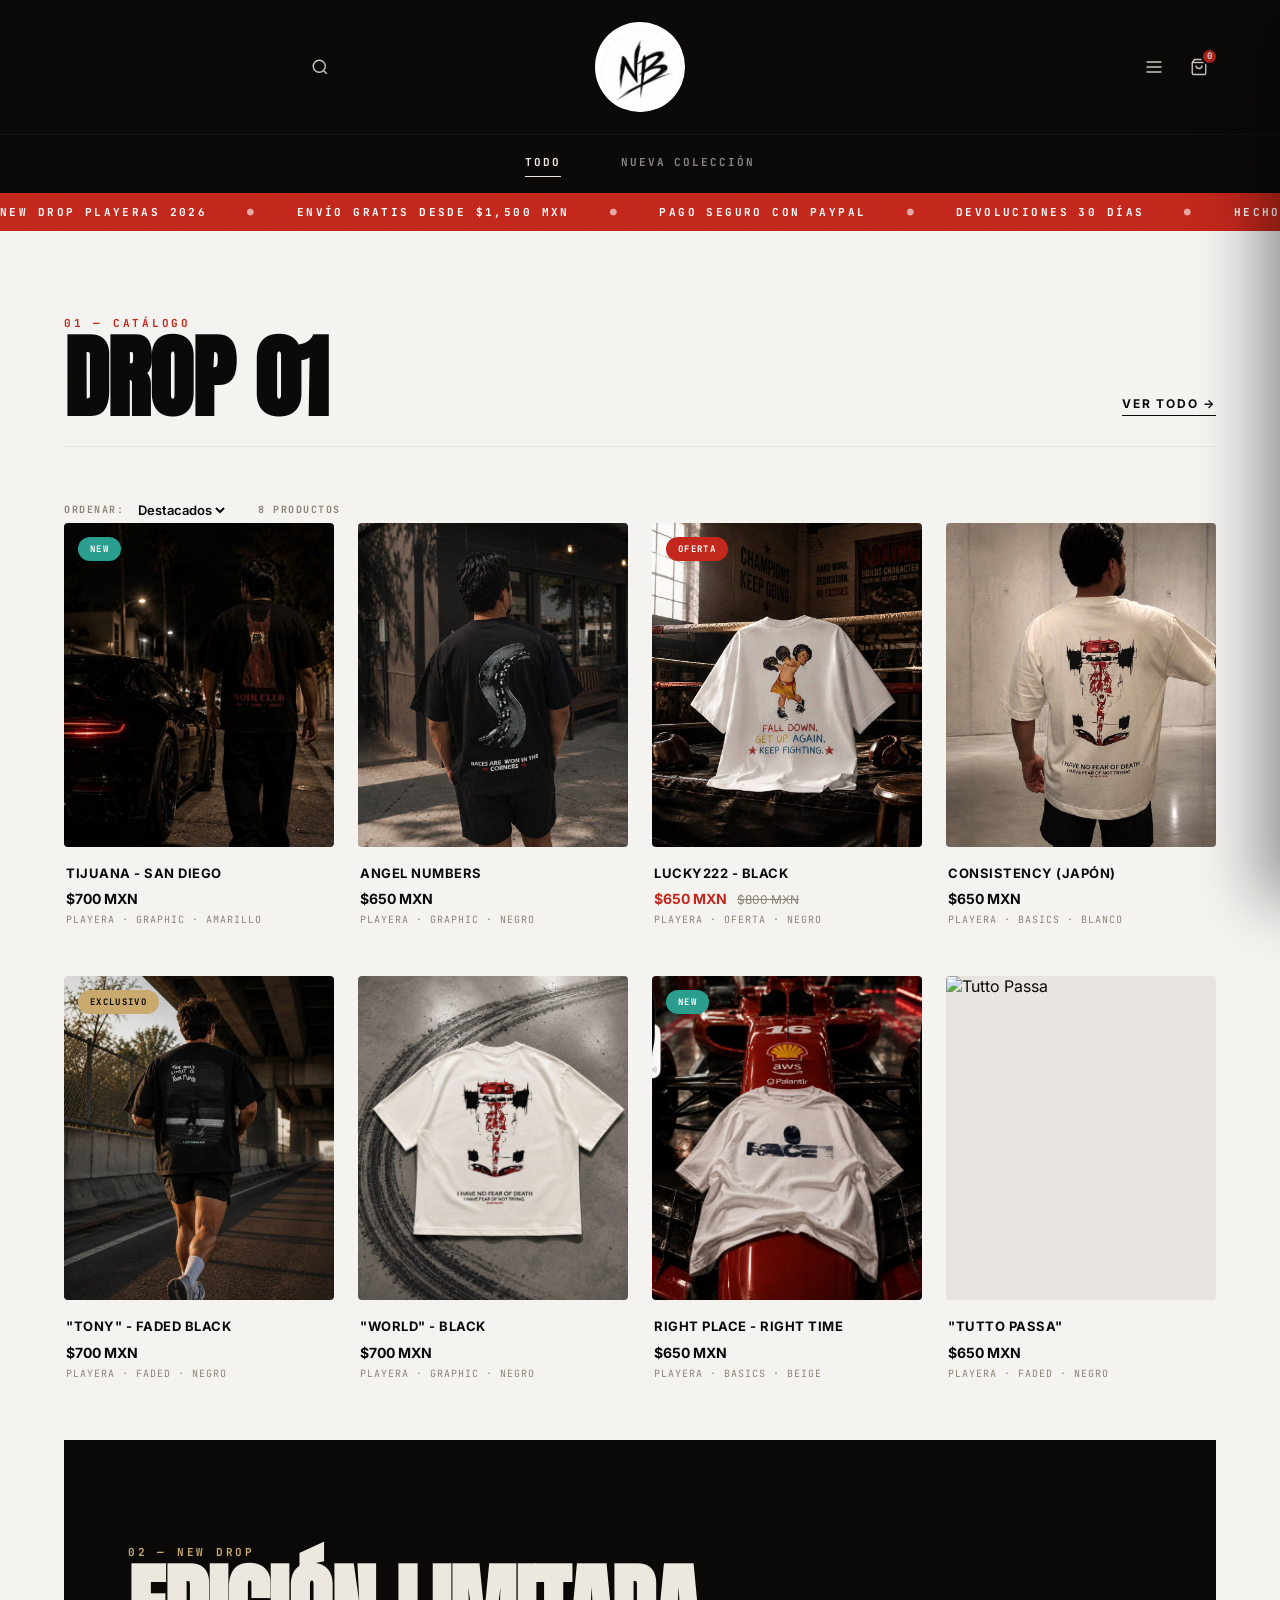
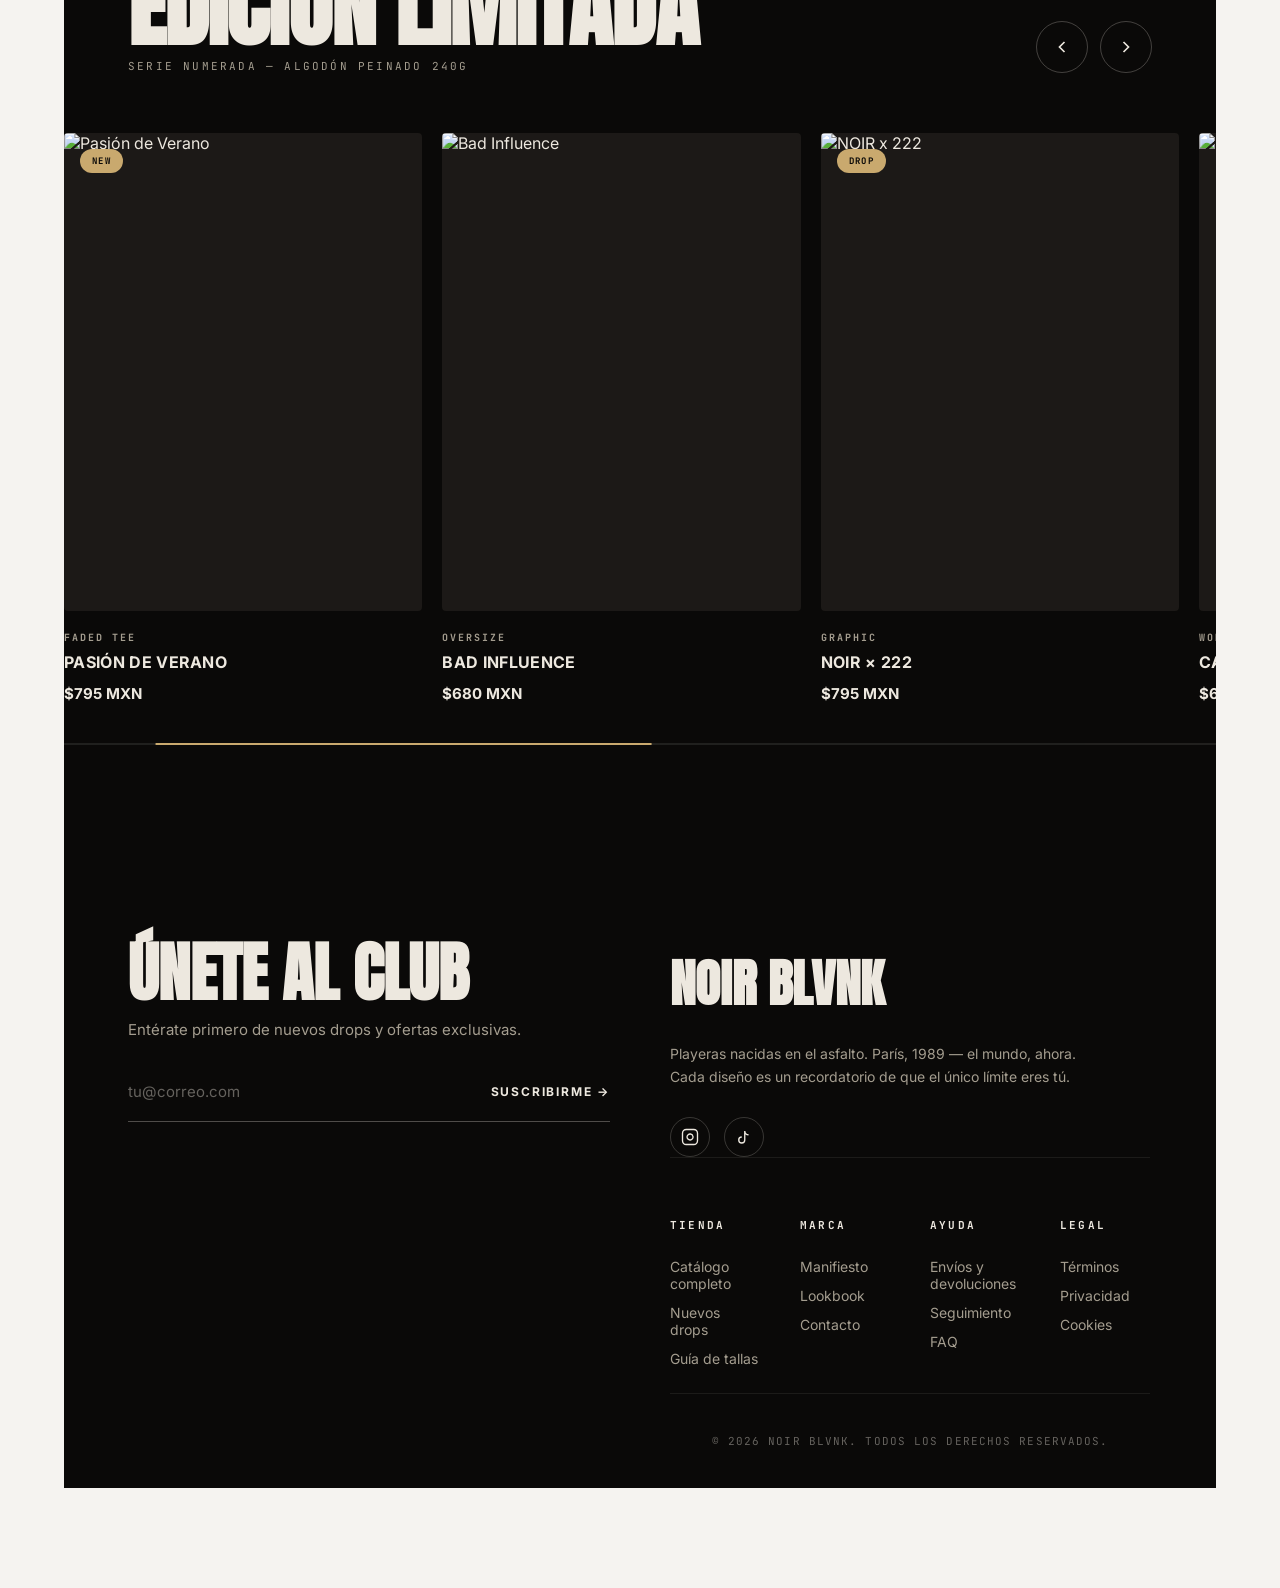
==== index.html @ 0d37b4e6 "Add files via upload" ====
<!DOCTYPE html>
<html lang="es">
<head>
    <meta charset="UTF-8">
    <meta name="viewport" content="width=device-width, initial-scale=1.0">
    <title>NOIR BLVNK — Playeras</title>
    <meta name="description" content="Playeras streetwear editorial. Oversize, faded, graphic. Edición limitada.">

    <link rel="preconnect" href="https://fonts.googleapis.com">
    <link rel="preconnect" href="https://fonts.gstatic.com" crossorigin>
    <link href="https://fonts.googleapis.com/css2?family=Anton&family=Inter:wght@300;400;500;600;700;800&family=JetBrains+Mono:wght@400;700&display=swap" rel="stylesheet">

    <link rel="stylesheet" href="tienda.css">
</head>
<body>

    <div class="grain"></div>

 <nav class="shop-nav">
    <div class="shop-nav-top">
        <button class="shop-icon-btn" aria-label="Buscar">
            <svg width="18" height="18" viewBox="0 0 24 24" fill="none" stroke="currentColor" stroke-width="1.8">
                <circle cx="11" cy="11" r="8"></circle>
                <path d="m21 21-4.35-4.35"></path>
            </svg>
        </button>

        <a href="index.html" class="shop-logo" aria-label="NOIR BLVNK">
            <img src="logo.png" alt="NOIR BLVNK">
        </a>

       <div class="shop-nav-actions">
    <button class="shop-icon-btn shop-menu-toggle" aria-label="Menú">
        <svg width="20" height="20" viewBox="0 0 24 24" fill="none" stroke="currentColor" stroke-width="1.8">
            <line x1="3" y1="6" x2="21" y2="6"></line>
            <line x1="3" y1="12" x2="21" y2="12"></line>
            <line x1="3" y1="18" x2="21" y2="18"></line>
        </svg>
    </button>

    <button class="shop-icon-btn" aria-label="Carrito">
        <svg width="18" height="18" viewBox="0 0 24 24" fill="none" stroke="currentColor" stroke-width="1.8">
            <path d="M6 2 3 6v14a2 2 0 0 0 2 2h14a2 2 0 0 0 2-2V6l-3-4Z"></path>
            <path d="M3 6h18"></path>
            <path d="M16 10a4 4 0 0 1-8 0"></path>
        </svg>
        <span class="shop-cart-badge">0</span>
    </button>
</div>
    </div>

    <div class="shop-nav-bottom">
        <a href="#" data-filter="todo" class="active">Todo</a>
        <a href="#newdrop">Nueva Colección</a>
    </div>
</nav>

   <!-- BANNER MARQUEE -->
<div class="shop-banner">
    <div class="shop-banner-track">
        <span>New drop playeras 2026</span>
        <span class="shop-banner-dot">●</span>
        <span>Envío gratis desde $1,500 MXN</span>
        <span class="shop-banner-dot">●</span>
        <span>Pago seguro con PayPal</span>
        <span class="shop-banner-dot">●</span>
        <span>Devoluciones 30 días</span>
        <span class="shop-banner-dot">●</span>
        <span>Hecho en México</span>
        <span class="shop-banner-dot">●</span>
        <span>Algodón peinado 240g</span>
        <span class="shop-banner-dot">●</span>
        <!-- Repetir para el loop infinito -->
        <span>New drop playeras 2026</span>
        <span class="shop-banner-dot">●</span>
        <span>Envío gratis desde $1,500 MXN</span>
        <span class="shop-banner-dot">●</span>
        <span>Pago seguro con PayPal</span>
        <span class="shop-banner-dot">●</span>
        <span>Devoluciones 30 días</span>
        <span class="shop-banner-dot">●</span>
        <span>Hecho en México</span>
        <span class="shop-banner-dot">●</span>
        <span>Algodón peinado 240g</span>
        <span class="shop-banner-dot">●</span>
    </div>
</div>
 
    <!-- CATÁLOGO -->
    <main class="shop-main" id="catalogo">
        <div class="shop-container">

            <div class="shop-section-head">
                <div>
                    <span class="shop-section-eyebrow">01 — Catálogo</span>
                    <h2 class="shop-section-title">Drop 01</h2>
                </div>
                <a href="#" class="shop-section-link">Ver todo →</a>
            </div>

           

                <div class="shop-filters-right">
                    <div class="shop-sort">
                        <span>Ordenar:</span>
                        <select id="sortSelect">
                            <option value="default">Destacados</option>
                            <option value="alpha">A - Z</option>
                            <option value="alpha-desc">Z - A</option>
                            <option value="price-asc">Precio ↑</option>
                            <option value="price-desc">Precio ↓</option>
                        </select>
                    </div>
                    <span class="shop-count" id="productCount">8 productos</span>
                </div>
            </div>

            <!-- Grid -->
            <div class="shop-grid" id="productGrid">

                <article class="shop-card" data-name="Tijuana San Diego" data-price="700">
                    <a href="producto.html" class="shop-card-link">
                        <div class="shop-card-image">
                            <span class="shop-card-badge shop-card-badge--new">New</span>
                            <button class="shop-card-fav" aria-label="Favorito">♡</button>
                            <img src="noirclub.jpg" alt="Tijuana San Diego">
                            <div class="shop-card-hover"><span>Añadir rápido</span></div>
                        </div>
                        <div class="shop-card-info">
                            <h3 class="shop-card-title">Tijuana - San Diego</h3>
                            <div class="shop-card-prices">
                                <span class="shop-card-price">$700 MXN</span>
                            </div>
                            <p class="shop-card-meta">Playera · Graphic · Amarillo</p>
                        </div>
                    </a>
                </article>

                <article class="shop-card" data-name="Angel Numbers" data-price="650">
                    <a href="producto.html" class="shop-card-link">
                        <div class="shop-card-image">
                            <button class="shop-card-fav" aria-label="Favorito">♡</button>
                            <img src="race.jpg" alt="Angel Numbers">
                            <div class="shop-card-hover"><span>Añadir rápido</span></div>
                        </div>
                        <div class="shop-card-info">
                            <h3 class="shop-card-title">Angel Numbers</h3>
                            <div class="shop-card-prices">
                                <span class="shop-card-price">$650 MXN</span>
                            </div>
                            <p class="shop-card-meta">Playera · Graphic · Negro</p>
                        </div>
                    </a>
                </article>

                <article class="shop-card" data-name="Lucky222 Black" data-price="650">
                    <a href="producto.html" class="shop-card-link">
                        <div class="shop-card-image">
                            <span class="shop-card-badge shop-card-badge--sale">Oferta</span>
                            <button class="shop-card-fav" aria-label="Favorito">♡</button>
                            <img src="boxing.jpg"alt="Lucky222">
                            <div class="shop-card-hover"><span>Añadir rápido</span></div>
                        </div>
                        <div class="shop-card-info">
                            <h3 class="shop-card-title">Lucky222 - Black</h3>
                            <div class="shop-card-prices">
                                <span class="shop-card-price shop-card-price--sale">$650 MXN</span>
                                <span class="shop-card-price-old">$800 MXN</span>
                            </div>
                            <p class="shop-card-meta">Playera · Oferta · Negro</p>
                        </div>
                    </a>
                </article>

                <article class="shop-card" data-name="Consistency Japon" data-price="650">
                    <a href="producto.html" class="shop-card-link">
                        <div class="shop-card-image">
                            <button class="shop-card-fav" aria-label="Favorito">♡</button>
                            <img src="feardeath.jpg" alt="Consistency">
                            <div class="shop-card-hover"><span>Añadir rápido</span></div>
                        </div>
                        <div class="shop-card-info">
                            <h3 class="shop-card-title">Consistency (Japón)</h3>
                            <div class="shop-card-prices">
                                <span class="shop-card-price">$650 MXN</span>
                            </div>
                            <p class="shop-card-meta">Playera · Basics · Blanco</p>
                        </div>
                    </a>
                </article>

                <article class="shop-card" data-name="Tony Faded Black" data-price="700">
                    <a href="producto.html" class="shop-card-link">
                        <div class="shop-card-image">
                            <span class="shop-card-badge shop-card-badge--exclusive">Exclusivo</span>
                            <button class="shop-card-fav" aria-label="Favorito">♡</button>
                            <img src="run.jpg" alt="Tony">
                            <div class="shop-card-hover"><span>Añadir rápido</span></div>
                        </div>
                        <div class="shop-card-info">
                            <h3 class="shop-card-title">"Tony" - Faded Black</h3>
                            <div class="shop-card-prices">
                                <span class="shop-card-price">$700 MXN</span>
                            </div>
                            <p class="shop-card-meta">Playera · Faded · Negro</p>
                        </div>
                    </a>
                </article>

                <article class="shop-card" data-name="World Black" data-price="700">
                    <a href="producto.html" class="shop-card-link">
                        <div class="shop-card-image">
                            <button class="shop-card-fav" aria-label="Favorito">♡</button>
                            <img src="race2.jpeg" alt="World Black">
                            <div class="shop-card-hover"><span>Añadir rápido</span></div>
                        </div>
                        <div class="shop-card-info">
                            <h3 class="shop-card-title">"World" - Black</h3>
                            <div class="shop-card-prices">
                                <span class="shop-card-price">$700 MXN</span>
                            </div>
                            <p class="shop-card-meta">Playera · Graphic · Negro</p>
                        </div>
                    </a>
                </article>

                <article class="shop-card" data-name="Right Place Right Time" data-price="650">
                    <a href="producto.html" class="shop-card-link">
                        <div class="shop-card-image">
                            <span class="shop-card-badge shop-card-badge--new">New</span>
                            <button class="shop-card-fav" aria-label="Favorito">♡</button>
                            <img src="race1.jpeg" alt="Right Place">
                            <div class="shop-card-hover"><span>Añadir rápido</span></div>
                        </div>
                        <div class="shop-card-info">
                            <h3 class="shop-card-title">Right Place - Right Time</h3>
                            <div class="shop-card-prices">
                                <span class="shop-card-price">$650 MXN</span>
                            </div>
                            <p class="shop-card-meta">Playera · Basics · Beige</p>
                        </div>
                    </a>
                </article>

                <article class="shop-card" data-name="Tutto Passa" data-price="650">
                    <a href="producto.html" class="shop-card-link">
                        <div class="shop-card-image">
                            <button class="shop-card-fav" aria-label="Favorito">♡</button>
                            <img src="https://images.unsplash.com/photo-1581655353564-df123a1eb820?w=800" alt="Tutto Passa">
                            <div class="shop-card-hover"><span>Añadir rápido</span></div>
                        </div>
                        <div class="shop-card-info">
                            <h3 class="shop-card-title">"Tutto Passa"</h3>
                            <div class="shop-card-prices">
                                <span class="shop-card-price">$650 MXN</span>
                            </div>
                            <p class="shop-card-meta">Playera · Faded · Negro</p>
                        </div>
                    </a>
                </article>

            </div>

           

    <!-- CARRUSEL -->
    <section class="shop-carousel-section" id="newdrop">
        <div class="shop-carousel-head">
            <div>
                <span class="shop-section-eyebrow">02 — New Drop</span>
                <h2 class="shop-section-title">Edición Limitada</h2>
                <p class="shop-carousel-sub">Serie numerada — Algodón peinado 240g</p>
            </div>

            <div class="shop-carousel-controls">
                <button class="carousel-btn" id="carouselPrev" aria-label="Anterior">
                    <svg width="20" height="20" viewBox="0 0 24 24" fill="none" stroke="currentColor" stroke-width="2">
                        <polyline points="15 18 9 12 15 6"></polyline>
                    </svg>
                </button>
                <button class="carousel-btn" id="carouselNext" aria-label="Siguiente">
                    <svg width="20" height="20" viewBox="0 0 24 24" fill="none" stroke="currentColor" stroke-width="2">
                        <polyline points="9 18 15 12 9 6"></polyline>
                    </svg>
                </button>
            </div>
        </div>

        <div class="shop-carousel">
            <div class="shop-carousel-track" id="carouselTrack">
                <article class="carousel-card">
                    <div class="carousel-card-image">
                        <span class="carousel-card-badge">New</span>
                        <img src="https://images.unsplash.com/photo-1602810318383-e386cc2a3ccf?w=900" alt="Pasión de Verano">
                    </div>
                    <div class="carousel-card-info">
                        <span class="carousel-card-cat">Faded Tee</span>
                        <h3 class="carousel-card-title">Pasión de Verano</h3>
                        <span class="carousel-card-price">$795 MXN</span>
                    </div>
                </article>

                <article class="carousel-card">
                    <div class="carousel-card-image">
                        <img src="https://images.unsplash.com/photo-1503341504253-dff4815485f1?w=900" alt="Bad Influence">
                    </div>
                    <div class="carousel-card-info">
                        <span class="carousel-card-cat">Oversize</span>
                        <h3 class="carousel-card-title">Bad Influence</h3>
                        <span class="carousel-card-price">$680 MXN</span>
                    </div>
                </article>

                <article class="carousel-card">
                    <div class="carousel-card-image">
                        <span class="carousel-card-badge">Drop</span>
                        <img src="https://images.unsplash.com/photo-1576566588028-4147f3842f27?w=900" alt="NOIR x 222">
                    </div>
                    <div class="carousel-card-info">
                        <span class="carousel-card-cat">Graphic</span>
                        <h3 class="carousel-card-title">NOIR × 222</h3>
                        <span class="carousel-card-price">$795 MXN</span>
                    </div>
                </article>

                <article class="carousel-card">
                    <div class="carousel-card-image">
                        <img src="https://images.unsplash.com/photo-1583743814966-8936f5b7be1a?w=900" alt="Caliente222">
                    </div>
                    <div class="carousel-card-info">
                        <span class="carousel-card-cat">Womens Tee</span>
                        <h3 class="carousel-card-title">Caliente222</h3>
                        <span class="carousel-card-price">$630 MXN</span>
                    </div>
                </article>

                <article class="carousel-card">
                    <div class="carousel-card-image">
                        <span class="carousel-card-badge">Collab</span>
                        <img src="https://images.unsplash.com/photo-1521572163474-6864f9cf17ab?w=900" alt="BadGallery">
                    </div>
                    <div class="carousel-card-info">
                        <span class="carousel-card-cat">Collab</span>
                        <h3 class="carousel-card-title">BadGallery × NOIR</h3>
                        <span class="carousel-card-price">$795 MXN</span>
                    </div>
                </article>

                <article class="carousel-card">
                    <div class="carousel-card-image">
                        <img src="https://images.unsplash.com/photo-1618354691373-d851c5c3a990?w=900" alt="Right Place">
                    </div>
                    <div class="carousel-card-info">
                        <span class="carousel-card-cat">Basics</span>
                        <h3 class="carousel-card-title">Right Place - Right Time</h3>
                        <span class="carousel-card-price">$650 MXN</span>
                    </div>
                </article>
            </div>

            <div class="shop-carousel-progress">
                <div class="shop-carousel-progress-bar" id="carouselProgress"></div>
            </div>
        </div>
    </section>

    <!-- FOOTER -->
    <footer class="shop-footer">
        <div class="shop-footer-container">
            <div class="shop-footer-newsletter">
                <h2 class="shop-footer-title">Únete al club</h2>
                <p class="shop-footer-sub">Entérate primero de nuevos drops y ofertas exclusivas.</p>
                <form class="shop-footer-form" id="newsletterForm">
                    <input type="email" name="email" placeholder="tu@correo.com" required>
                    <button type="submit">Suscribirme →</button>
                </form>
            </div>

            <div class="shop-footer-brand">
                <h3 class="shop-footer-logo">NOIR BLVNK</h3>
                <p class="shop-footer-tagline">
                    Playeras nacidas en el asfalto. París, 1989 — el mundo, ahora.
                    Cada diseño es un recordatorio de que el único límite eres tú.
                </p>
                <div class="shop-footer-social">
               <a href="https://www.instagram.com/noirblvnk/" target="_blank" rel="noopener" aria-label="Instagram">
               <svg width="18" height="18" viewBox="0 0 24 24" fill="none" stroke="currentColor" stroke-width="1.8">
            <rect x="2" y="2" width="20" height="20" rx="5"></rect>
            <path d="M16 11.37A4 4 0 1 1 12.63 8 4 4 0 0 1 16 11.37z"></path>
            <line x1="17.5" y1="6.5" x2="17.51" y2="6.5"></line>
        </svg>
      </a>
       <a href="#" target="_blank" rel="noopener" aria-label="TikTok">
        <svg width="18" height="18" viewBox="0 0 24 24" fill="none" stroke="currentColor" stroke-width="1.8">
            <path d="M9 12a4 4 0 1 0 4 4V4a5 5 0 0 0 5 5"></path>
        </svg>
    </a>
</div>

            <div class="shop-footer-links">
                <div class="shop-footer-col">
                    <h4>Tienda</h4>
                    <a href="#">Catálogo completo</a>
                    <a href="#">Nuevos drops</a>
                    <a href="#">Guía de tallas</a>
                </div>
                <div class="shop-footer-col">
                    <h4>Marca</h4>
                    <a href="#">Manifiesto</a>
                    <a href="#">Lookbook</a>
                    <a href="#">Contacto</a>
                </div>
                <div class="shop-footer-col">
                    <h4>Ayuda</h4>
                    <a href="#">Envíos y devoluciones</a>
                    <a href="#">Seguimiento</a>
                    <a href="#">FAQ</a>
                </div>
                <div class="shop-footer-col">
                    <h4>Legal</h4>
                    <a href="#">Términos</a>
                    <a href="#">Privacidad</a>
                    <a href="#">Cookies</a>
                </div>
            </div>

            <div class="shop-footer-bottom">
                <p>© 2026 NOIR BLVNK. Todos los derechos reservados.</p>
            </div>
        </div>
    </footer>

    <!-- ============================================
     MENÚ LATERAL
============================================= -->
<div class="nb-menu-overlay" id="nbMenuOverlay"></div>

<aside class="nb-menu" id="nbMenu" aria-label="Menú">
    <header class="nb-menu-header">
        <span class="nb-menu-eyebrow">Menú</span>
        <button class="nb-menu-close" id="nbMenuClose" aria-label="Cerrar">✕</button>
    </header>

    <nav class="nb-menu-nav">
        <a href="index.html" class="nb-menu-link">Todo</a>
        <a href="index.html#newdrop" class="nb-menu-link">Nueva Colección</a>
        <a href="index.html#catalogo" class="nb-menu-link">Catálogo</a>
    </nav>

    <div class="nb-menu-footer">
    <a href="https://www.instagram.com/noirblvnk/" target="_blank" rel="noopener" class="nb-menu-social">Instagram</a>
    <a href="#" target="_blank" rel="noopener" class="nb-menu-social">TikTok</a>
    <a href="#" target="_blank" rel="noopener" class="nb-menu-social">WhatsApp</a>
</div>
</aside>

    <script src="tienda.js"></script>
</body>
</html>
---- tienda.css ----
/* ========================================== */
/* ========== VARIABLES ====================== */
/* ========================================== */

:root {
    --black: #0a0908;
    --black-2: #141210;
    --black-3: #1c1917;
    --bone: #ede8df;
    --bone-dim: #a49d8f;
    --grey: #8a8478;
    --red: #8c1c1c;
    --red-bright: #c4271c;
    --bg-light: #f5f3f0;
    --bg-light-2: #e8e5e0;
    --hair-light: rgba(0, 0, 0, 0.06);
    --green: #2a9d8f;
    --gold: #c9a96e;
    --shadow-card: 0 8px 30px rgba(10, 9, 8, 0.08);
    --shadow-hover: 0 20px 50px rgba(10, 9, 8, 0.18);
    --ease: cubic-bezier(0.22, 1, 0.36, 1);
}

/* RESET */
* { margin: 0; padding: 0; box-sizing: border-box; }
html { scroll-behavior: smooth; }
body {
    background: var(--bg-light);
    color: var(--black);
    font-family: 'Inter', sans-serif;
    overflow-x: hidden;
    -webkit-font-smoothing: antialiased;
}
a { color: inherit; text-decoration: none; }
img { max-width: 100%; display: block; }
button { font-family: inherit; }

/* GRAIN */
.grain {
    position: fixed;
    inset: 0;
    pointer-events: none;
    z-index: 999;
    opacity: 0.035;
    mix-blend-mode: overlay;
    background-image: url("data:image/svg+xml,%3Csvg xmlns='http://www.w3.org/2000/svg' width='120' height='120'%3E%3Cfilter id='n'%3E%3CfeTurbulence type='fractalNoise' baseFrequency='0.9' numOctaves='2' stitchTiles='stitch'/%3E%3C/filter%3E%3Crect width='100%25' height='100%25' filter='url(%23n)'/%3E%3C/svg%3E");
}

/* NAV */
.shop-nav {
    position: sticky;
    top: 0;
    z-index: 100;
    background: var(--black);
    color: var(--bone);
}

.shop-nav-top {
    display: grid;
    grid-template-columns: 1fr auto 1fr;
    align-items: center;
    padding: 22px 5vw;
    gap: 20px;
}

.shop-logo {
    font-family: 'Anton', sans-serif;
    font-size: clamp(38px, 5.5vw, 76px);
    line-height: 0.85;
    letter-spacing: 0.01em;
    color: var(--bone);
    text-align: center;
    transition: letter-spacing 0.4s var(--ease);
    white-space: nowrap;
}

.shop-logo:hover { letter-spacing: 0.04em; }

.shop-icon-btn {
    background: transparent;
    border: none;
    color: var(--bone);
    cursor: pointer;
    padding: 8px;
    display: flex;
    align-items: center;
    justify-content: center;
    opacity: 0.85;
    transition: all 0.3s var(--ease);
    position: relative;
}

.shop-icon-btn:hover { opacity: 1; transform: translateY(-2px); }

.shop-nav-actions {
    display: flex;
    align-items: center;
    justify-content: flex-end;
    gap: 10px;
}

.shop-country-btn {
    background: transparent;
    border: none;
    color: var(--bone);
    font-family: 'JetBrains Mono', monospace;
    font-size: 11px;
    font-weight: 700;
    letter-spacing: 0.15em;
    cursor: pointer;
    display: flex;
    align-items: center;
    gap: 5px;
    padding: 8px 10px;
    opacity: 0.75;
    transition: opacity 0.3s ease;
}

.shop-country-btn:hover { opacity: 1; }

.shop-cart-badge {
    position: absolute;
    top: -2px;
    right: -2px;
    background: var(--red-bright);
    color: #fff;
    font-family: 'JetBrains Mono', monospace;
    font-size: 9px;
    font-weight: 700;
    min-width: 17px;
    height: 17px;
    border-radius: 999px;
    display: flex;
    align-items: center;
    justify-content: center;
    padding: 0 4px;
    border: 2px solid var(--black);
    transition: transform 0.2s ease;
}

.shop-nav-bottom {
    display: flex;
    align-items: center;
    justify-content: center;
    gap: 60px;              /* ← antes 36px, ahora 60px */
    padding: 16px 5vw 20px;
    border-top: 1px solid rgba(255, 255, 255, 0.04);
    flex-wrap: wrap;
}

.shop-nav-bottom a {
    font-family: 'JetBrains Mono', monospace;
    font-size: 11px;
    font-weight: 700;
    letter-spacing: 0.18em;
    text-transform: uppercase;
    color: var(--bone);
    opacity: 0.55;
    position: relative;
    padding: 4px 0;
    transition: all 0.3s var(--ease);
}

.shop-nav-bottom a::after {
    content: '';
    position: absolute;
    bottom: -4px;
    left: 0;
    width: 0;
    height: 1px;
    background: var(--bone);
    transition: width 0.35s var(--ease);
}

.shop-nav-bottom a:hover,
.shop-nav-bottom a.active { opacity: 1; }

.shop-nav-bottom a.active::after,
.shop-nav-bottom a:hover::after { width: 100%; }

/* BANNER MARQUEE */
.shop-banner {
    background: var(--red-bright);
    color: #fff;
    padding: 12px 0;
    overflow: hidden;
}

.shop-banner-track {
    display: flex;
    gap: 40px;
    white-space: nowrap;
    animation: marquee 40s linear infinite;   /* ← antes era 30s */
    font-family: 'JetBrains Mono', monospace;
    font-size: 11px;
    font-weight: 700;
    letter-spacing: 0.22em;
    text-transform: uppercase;
}

.shop-banner-track span { flex-shrink: 0; }
.shop-banner-dot { opacity: 0.6; }

@keyframes marquee {
    0%   { transform: translateX(0); }
    100% { transform: translateX(-50%); }
}

/* HERO */
.shop-hero {
    display: grid;
    grid-template-columns: 1fr auto;
    align-items: end;
    gap: 40px;
    padding: 100px 5vw 80px;
    background: var(--bg-light);
    border-bottom: 1px solid var(--hair-light);
}

.shop-hero-inner { max-width: 900px; }

.shop-hero-tag {
    display: inline-block;
    font-family: 'JetBrains Mono', monospace;
    font-size: 11px;
    font-weight: 700;
    letter-spacing: 0.25em;
    text-transform: uppercase;
    color: var(--red-bright);
    margin-bottom: 24px;
    padding: 6px 14px;
    border: 1px solid var(--red-bright);
    border-radius: 50px;
}

.shop-hero-title {
    font-family: 'Anton', sans-serif;
    font-size: clamp(64px, 12vw, 180px);
    line-height: 0.85;
    letter-spacing: -0.02em;
    color: var(--black);
    text-transform: uppercase;
    margin-bottom: 32px;
}

.shop-hero-sub {
    font-size: 16px;
    line-height: 1.6;
    color: var(--grey);
    max-width: 480px;
    margin-bottom: 40px;
}

.shop-hero-actions { display: flex; gap: 14px; flex-wrap: wrap; }

.btn-primary,
.btn-ghost {
    display: inline-flex;
    align-items: center;
    justify-content: center;
    padding: 16px 34px;
    font-family: 'Inter', sans-serif;
    font-size: 12px;
    font-weight: 700;
    letter-spacing: 0.2em;
    text-transform: uppercase;
    border-radius: 50px;
    cursor: pointer;
    transition: all 0.4s var(--ease);
    position: relative;
    overflow: hidden;
}

.btn-primary {
    background: var(--black);
    color: var(--bone);
    border: 1px solid var(--black);
}

.btn-primary::before {
    content: '';
    position: absolute;
    inset: 0;
    background: var(--red-bright);
    transform: translateY(101%);
    transition: transform 0.4s var(--ease);
    z-index: 0;
}

.btn-primary span { position: relative; z-index: 1; }
.btn-primary:hover::before { transform: translateY(0); }
.btn-primary:hover { border-color: var(--red-bright); color: #fff; }

.btn-ghost {
    background: transparent;
    color: var(--black);
    border: 1px solid rgba(0, 0, 0, 0.2);
}

.btn-ghost:hover {
    background: var(--black);
    color: var(--bone);
    border-color: var(--black);
}

.shop-hero-side {
    display: flex;
    flex-direction: column;
    align-items: flex-end;
    gap: 10px;
    font-family: 'JetBrains Mono', monospace;
    font-size: 10px;
    letter-spacing: 0.2em;
    text-transform: uppercase;
    color: var(--grey);
    writing-mode: vertical-rl;
    transform: rotate(180deg);
    padding-bottom: 40px;
}

/* CATÁLOGO */
.shop-main {
    background: var(--bg-light);
    padding: 80px 5vw 100px;
}

.shop-container { max-width: 1400px; margin: 0 auto; }

.shop-section-head {
    display: flex;
    justify-content: space-between;
    align-items: flex-end;
    margin-bottom: 50px;
    gap: 30px;
    flex-wrap: wrap;
    padding-bottom: 30px;
    border-bottom: 1px solid var(--hair-light);
}

.shop-section-eyebrow {
    display: inline-block;
    font-family: 'JetBrains Mono', monospace;
    font-size: 11px;
    font-weight: 700;
    letter-spacing: 0.25em;
    text-transform: uppercase;
    color: var(--red-bright);
    margin-bottom: 10px;
}

.shop-section-title {
    font-family: 'Anton', sans-serif;
    font-size: clamp(44px, 7vw, 96px);
    line-height: 0.85;
    letter-spacing: -0.01em;
    color: var(--black);
    text-transform: uppercase;
}

.shop-section-link {
    font-family: 'Inter', sans-serif;
    font-size: 12px;
    font-weight: 700;
    letter-spacing: 0.15em;
    text-transform: uppercase;
    color: var(--black);
    padding-bottom: 4px;
    border-bottom: 1px solid var(--black);
    transition: all 0.3s var(--ease);
    white-space: nowrap;
}

.shop-section-link:hover {
    color: var(--red-bright);
    border-color: var(--red-bright);
}

.shop-filters {
    display: flex;
    justify-content: flex-end;    /* ← antes era space-between */
    align-items: center;
    gap: 24px;
    margin-bottom: 40px;
    flex-wrap: wrap;
}



.shop-filters-right {
    display: flex;
    align-items: center;
    gap: 30px;
    flex-wrap: wrap;
}

.shop-sort { display: flex; align-items: center; gap: 10px; }

.shop-sort span {
    font-family: 'JetBrains Mono', monospace;
    font-size: 10px;
    font-weight: 700;
    letter-spacing: 0.15em;
    text-transform: uppercase;
    color: var(--grey);
}

.shop-sort select {
    background: transparent;
    border: none;
    font-family: 'Inter', sans-serif;
    font-size: 13px;
    font-weight: 600;
    color: var(--black);
    cursor: pointer;
    padding: 4px 0;
    outline: none;
}

.shop-sort select:hover { color: var(--red-bright); }

.shop-count {
    font-family: 'JetBrains Mono', monospace;
    font-size: 10px;
    font-weight: 700;
    letter-spacing: 0.15em;
    text-transform: uppercase;
    color: var(--grey);
}

/* GRID */
.shop-grid {
    display: grid;
    grid-template-columns: repeat(4, 1fr);
    gap: 50px 24px;
    margin-bottom: 60px;
}

.shop-card {
    opacity: 0;
    transform: translateY(30px);
    animation: cardFadeIn 0.8s var(--ease) forwards;
}

.shop-card:nth-child(1) { animation-delay: 0.05s; }
.shop-card:nth-child(2) { animation-delay: 0.10s; }
.shop-card:nth-child(3) { animation-delay: 0.15s; }
.shop-card:nth-child(4) { animation-delay: 0.20s; }
.shop-card:nth-child(5) { animation-delay: 0.25s; }
.shop-card:nth-child(6) { animation-delay: 0.30s; }
.shop-card:nth-child(7) { animation-delay: 0.35s; }
.shop-card:nth-child(8) { animation-delay: 0.40s; }

@keyframes cardFadeIn {
    to { opacity: 1; transform: translateY(0); }
}

.shop-card-link { display: block; }

.shop-card-image {
    position: relative;
    aspect-ratio: 1/1.2;
    overflow: hidden;
    background: var(--bg-light-2);
    border-radius: 4px;
    margin-bottom: 18px;
}

.shop-card-image img {
    width: 100%;
    height: 100%;
    object-fit: cover;
    display: block;
    transition: transform 1s var(--ease);
}

.shop-card:hover .shop-card-image img { transform: scale(1.08); }

.shop-card-badge {
    position: absolute;
    top: 14px;
    left: 14px;
    font-family: 'JetBrains Mono', monospace;
    font-size: 9px;
    font-weight: 700;
    letter-spacing: 0.15em;
    text-transform: uppercase;
    color: #fff;
    background: rgba(10, 9, 8, 0.8);
    backdrop-filter: blur(8px);
    padding: 6px 12px;
    border-radius: 50px;
    z-index: 2;
}

.shop-card-badge--sale { background: var(--red-bright); }
.shop-card-badge--new { background: var(--green); }
.shop-card-badge--exclusive { background: var(--gold); color: var(--black); }

.shop-card-fav {
    position: absolute;
    top: 14px;
    right: 14px;
    width: 36px;
    height: 36px;
    border-radius: 50%;
    background: rgba(255, 255, 255, 0.95);
    backdrop-filter: blur(8px);
    border: none;
    display: flex;
    align-items: center;
    justify-content: center;
    cursor: pointer;
    z-index: 4;
    color: var(--black);
    transition: all 0.35s var(--ease);
    opacity: 0;
    transform: translateY(-6px);
    font-size: 15px;
}

.shop-card:hover .shop-card-fav { opacity: 1; transform: translateY(0); }
.shop-card-fav:hover { transform: scale(1.1); }
.shop-card-fav.active { color: var(--red-bright); opacity: 1; transform: translateY(0); }

.shop-card-hover {
    position: absolute;
    inset: 0;
    background: linear-gradient(to top, rgba(10, 9, 8, 0.55), transparent 60%);
    display: flex;
    align-items: flex-end;
    justify-content: center;
    padding: 20px;
    opacity: 0;
    transition: opacity 0.4s var(--ease);
    z-index: 3;
}

.shop-card:hover .shop-card-hover { opacity: 1; }

.shop-card-hover span {
    font-family: 'Inter', sans-serif;
    font-size: 11px;
    font-weight: 700;
    letter-spacing: 0.15em;
    text-transform: uppercase;
    color: var(--black);
    padding: 14px 26px;
    border-radius: 50px;
    background: var(--bone);
    transform: translateY(10px);
    transition: transform 0.4s var(--ease);
    cursor: pointer;
}

.shop-card:hover .shop-card-hover span { transform: translateY(0); }

.shop-card-info { padding: 0 2px; }

.shop-card-title {
    font-family: 'Inter', sans-serif;
    font-size: 13px;
    font-weight: 700;
    color: var(--black);
    margin: 0 0 8px;
    text-transform: uppercase;
    letter-spacing: 0.04em;
    line-height: 1.35;
}

.shop-card-prices {
    display: flex;
    align-items: baseline;
    gap: 10px;
    margin-bottom: 6px;
    flex-wrap: wrap;
}

.shop-card-price {
    font-family: 'Inter', sans-serif;
    font-size: 14px;
    font-weight: 700;
    color: var(--black);
}

.shop-card-price--sale { color: var(--red-bright); }

.shop-card-price-old {
    font-family: 'Inter', sans-serif;
    font-size: 12px;
    color: var(--grey);
    text-decoration: line-through;
}

.shop-card-meta {
    font-family: 'JetBrains Mono', monospace;
    font-size: 10px;
    color: var(--grey);
    text-transform: uppercase;
    letter-spacing: 0.1em;
    margin: 0;
}



/* CARRUSEL */
.shop-carousel-section {
    background: var(--black);
    color: var(--bone);
    padding: 100px 0;
    overflow: hidden;
}

.shop-carousel-head {
    max-width: 1400px;
    margin: 0 auto 50px;
    padding: 0 5vw;
    display: flex;
    justify-content: space-between;
    align-items: flex-end;
    gap: 30px;
    flex-wrap: wrap;
}

.shop-carousel-section .shop-section-eyebrow { color: var(--gold); }
.shop-carousel-section .shop-section-title { color: var(--bone); }

.shop-carousel-sub {
    font-family: 'JetBrains Mono', monospace;
    font-size: 11px;
    letter-spacing: 0.2em;
    text-transform: uppercase;
    color: var(--bone-dim);
    margin-top: 14px;
}

.shop-carousel-controls { display: flex; gap: 12px; }

.carousel-btn {
    width: 52px;
    height: 52px;
    border-radius: 50%;
    background: transparent;
    border: 1px solid rgba(237, 232, 223, 0.25);
    color: var(--bone);
    cursor: pointer;
    display: flex;
    align-items: center;
    justify-content: center;
    transition: all 0.3s var(--ease);
}

.carousel-btn:hover {
    background: var(--bone);
    color: var(--black);
    border-color: var(--bone);
    transform: scale(1.05);
}

.carousel-btn:disabled { opacity: 0.25; cursor: not-allowed; pointer-events: none; }

.shop-carousel-track {
    display: flex;
    gap: 20px;
    overflow-x: auto;
    scroll-snap-type: x mandatory;
    scroll-behavior: smooth;
    padding: 10px 5vw 40px;
    scrollbar-width: none;
    -ms-overflow-style: none;
}

.shop-carousel-track::-webkit-scrollbar { display: none; }

.carousel-card {
    flex: 0 0 clamp(260px, 28vw, 380px);
    scroll-snap-align: start;
    cursor: pointer;
    transition: transform 0.5s var(--ease);
}

.carousel-card:hover { transform: translateY(-6px); }

.carousel-card-image {
    position: relative;
    aspect-ratio: 3/4;
    overflow: hidden;
    border-radius: 4px;
    background: var(--black-3);
    margin-bottom: 20px;
}

.carousel-card-image img {
    width: 100%;
    height: 100%;
    object-fit: cover;
    transition: transform 1.1s var(--ease);
}

.carousel-card:hover .carousel-card-image img { transform: scale(1.06); }

.carousel-card-badge {
    position: absolute;
    top: 16px;
    left: 16px;
    font-family: 'JetBrains Mono', monospace;
    font-size: 9px;
    font-weight: 700;
    letter-spacing: 0.15em;
    text-transform: uppercase;
    background: var(--gold);
    color: var(--black);
    padding: 6px 12px;
    border-radius: 50px;
    z-index: 2;
}

.carousel-card-cat {
    display: block;
    font-family: 'JetBrains Mono', monospace;
    font-size: 10px;
    font-weight: 700;
    letter-spacing: 0.2em;
    text-transform: uppercase;
    color: var(--bone-dim);
    margin-bottom: 8px;
}

.carousel-card-title {
    font-family: 'Inter', sans-serif;
    font-size: 16px;
    font-weight: 700;
    color: var(--bone);
    text-transform: uppercase;
    letter-spacing: 0.02em;
    line-height: 1.3;
    margin-bottom: 10px;
}

.carousel-card-price {
    font-family: 'Inter', sans-serif;
    font-size: 15px;
    font-weight: 700;
    color: var(--bone);
}

.shop-carousel-progress {
    max-width: 1400px;
    margin: 0 auto;
    padding: 0 5vw;
    height: 2px;
    background: rgba(237, 232, 223, 0.1);
    position: relative;
    overflow: hidden;
}

.shop-carousel-progress-bar {
    height: 100%;
    background: var(--gold);
    width: 20%;
    transition: width 0.3s var(--ease), transform 0.3s var(--ease);
}

/* FOOTER */
.shop-footer {
    background: var(--black);
    color: var(--bone);
    padding: 100px 5vw 40px;
}

.shop-footer-container {
    max-width: 1400px;
    margin: 0 auto;
    display: grid;
    grid-template-columns: 1fr 1fr;
    gap: 80px 60px;
}

.shop-footer-newsletter { max-width: 520px; }

.shop-footer-title {
    font-family: 'Anton', sans-serif;
    font-size: clamp(40px, 5vw, 72px);
    line-height: 0.9;
    color: var(--bone);
    text-transform: uppercase;
    margin-bottom: 16px;
}

.shop-footer-sub {
    font-size: 15px;
    color: var(--bone-dim);
    margin-bottom: 28px;
    line-height: 1.6;
}

.shop-footer-form {
    display: flex;
    border-bottom: 1px solid rgba(237, 232, 223, 0.3);
    padding-bottom: 8px;
    transition: border-color 0.3s ease;
}

.shop-footer-form:focus-within { border-color: var(--bone); }

.shop-footer-form input {
    flex: 1;
    background: transparent;
    border: none;
    outline: none;
    color: var(--bone);
    font-family: 'Inter', sans-serif;
    font-size: 15px;
    padding: 12px 0;
}

.shop-footer-form input::placeholder { color: rgba(237, 232, 223, 0.4); }

.shop-footer-form button {
    background: transparent;
    border: none;
    color: var(--bone);
    font-family: 'Inter', sans-serif;
    font-size: 12px;
    font-weight: 700;
    letter-spacing: 0.15em;
    text-transform: uppercase;
    cursor: pointer;
    padding: 12px 0 12px 20px;
    transition: all 0.3s ease;
    white-space: nowrap;
}

.shop-footer-form button:hover { color: var(--gold); letter-spacing: 0.2em; }

.shop-footer-brand { max-width: 480px; }

.shop-footer-logo {
    font-family: 'Anton', sans-serif;
    font-size: clamp(36px, 4vw, 56px);
    color: var(--bone);
    margin-bottom: 20px;
    text-transform: uppercase;
}

.shop-footer-tagline {
    font-size: 14px;
    line-height: 1.7;
    color: var(--bone-dim);
    margin-bottom: 28px;
    max-width: 420px;
}

.shop-footer-social { display: flex; gap: 14px; }

.shop-footer-social a {
    width: 40px;
    height: 40px;
    border-radius: 50%;
    border: 1px solid rgba(237, 232, 223, 0.2);
    display: flex;
    align-items: center;
    justify-content: center;
    color: var(--bone);
    transition: all 0.3s var(--ease);
}

.shop-footer-social a:hover {
    background: var(--bone);
    color: var(--black);
    border-color: var(--bone);
    transform: translateY(-3px);
}

.shop-footer-links {
    grid-column: 1 / -1;
    display: grid;
    grid-template-columns: repeat(4, 1fr);
    gap: 40px;
    padding-top: 60px;
    border-top: 1px solid rgba(237, 232, 223, 0.08);
}

.shop-footer-col h4 {
    font-family: 'JetBrains Mono', monospace;
    font-size: 11px;
    font-weight: 700;
    letter-spacing: 0.2em;
    text-transform: uppercase;
    color: var(--bone);
    margin-bottom: 20px;
}

.shop-footer-col a {
    display: block;
    font-size: 14px;
    color: var(--bone-dim);
    padding: 6px 0;
    transition: all 0.3s ease;
}

.shop-footer-col a:hover { color: var(--bone); transform: translateX(4px); }

.shop-footer-bottom {
    grid-column: 1 / -1;
    padding-top: 40px;
    margin-top: 20px;
    border-top: 1px solid rgba(237, 232, 223, 0.08);
}

.shop-footer-bottom p {
    font-family: 'JetBrains Mono', monospace;
    font-size: 11px;
    letter-spacing: 0.1em;
    text-transform: uppercase;
    color: rgba(237, 232, 223, 0.4);
    text-align: center;
}

/* TOAST */
.nb-toast {
    position: fixed;
    bottom: 30px;
    left: 50%;
    transform: translateX(-50%) translateY(20px);
    background: var(--black);
    color: var(--bone);
    padding: 14px 26px;
    border-radius: 50px;
    font-family: 'Inter', sans-serif;
    font-size: 13px;
    font-weight: 600;
    letter-spacing: 0.05em;
    opacity: 0;
    pointer-events: none;
    transition: all 0.4s var(--ease);
    z-index: 2000;
    box-shadow: 0 20px 50px rgba(0, 0, 0, 0.3);
}

.nb-toast.is-visible {
    opacity: 1;
    transform: translateX(-50%) translateY(0);
}

.nb-toast--success { border-left: 3px solid var(--green); }
.nb-toast--error { border-left: 3px solid var(--red-bright); }
.nb-toast--info { border-left: 3px solid var(--gold); }

/* MODAL */
.nb-modal {
    position: fixed;
    inset: 0;
    background: rgba(10, 9, 8, 0.75);
    backdrop-filter: blur(8px);
    display: flex;
    align-items: flex-start;
    justify-content: center;
    padding: 80px 20px 20px;
    opacity: 0;
    pointer-events: none;
    transition: opacity 0.3s ease;
    z-index: 1500;
}

.nb-modal.is-open { opacity: 1; pointer-events: auto; }

.nb-modal-inner {
    background: var(--bg-light);
    width: 100%;
    max-width: 560px;
    border-radius: 8px;
    padding: 40px;
    position: relative;
    transform: translateY(-20px);
    transition: transform 0.4s var(--ease);
}

.nb-modal.is-open .nb-modal-inner { transform: translateY(0); }

.nb-modal-close {
    position: absolute;
    top: 16px;
    right: 16px;
    width: 36px;
    height: 36px;
    border-radius: 50%;
    background: transparent;
    border: 1px solid rgba(0, 0, 0, 0.1);
    cursor: pointer;
    font-size: 14px;
    transition: all 0.3s ease;
}

.nb-modal-close:hover {
    background: var(--black);
    color: var(--bone);
    border-color: var(--black);
}

.nb-modal-eyebrow {
    display: block;
    font-family: 'JetBrains Mono', monospace;
    font-size: 10px;
    font-weight: 700;
    letter-spacing: 0.25em;
    text-transform: uppercase;
    color: var(--red-bright);
    margin-bottom: 10px;
}

.nb-modal-title {
    font-family: 'Anton', sans-serif;
    font-size: 40px;
    line-height: 0.9;
    text-transform: uppercase;
    color: var(--black);
    margin-bottom: 24px;
}

.nb-modal-input,
.nb-modal-form input {
    width: 100%;
    padding: 14px 0;
    border: none;
    border-bottom: 1px solid rgba(0, 0, 0, 0.15);
    background: transparent;
    font-family: 'Inter', sans-serif;
    font-size: 16px;
    outline: none;
    margin-bottom: 16px;
    transition: border-color 0.3s ease;
}

.nb-modal-input:focus,
.nb-modal-form input:focus { border-color: var(--black); }

.nb-modal-btn {
    width: 100%;
    padding: 16px;
    background: var(--black);
    color: var(--bone);
    border: none;
    border-radius: 4px;
    font-family: 'Inter', sans-serif;
    font-size: 12px;
    font-weight: 700;
    letter-spacing: 0.15em;
    text-transform: uppercase;
    cursor: pointer;
    transition: background 0.3s ease;
    margin-top: 8px;
}

.nb-modal-btn:hover { background: var(--red-bright); }
.nb-modal-form { display: flex; flex-direction: column; }

.nb-modal-foot {
    font-size: 13px;
    color: var(--grey);
    margin-top: 20px;
    text-align: center;
}

.nb-modal-foot a { color: var(--black); font-weight: 600; text-decoration: underline; }

.nb-search-results { margin-top: 20px; max-height: 400px; overflow-y: auto; }

.nb-search-hint {
    font-size: 13px;
    color: var(--grey);
    text-align: center;
    padding: 20px;
}

.nb-search-item {
    display: flex;
    gap: 14px;
    align-items: center;
    padding: 10px;
    border-radius: 6px;
    transition: background 0.2s ease;
}

.nb-search-item:hover { background: var(--bg-light-2); }

.nb-search-item img {
    width: 56px;
    height: 56px;
    object-fit: cover;
    border-radius: 4px;
}

.nb-search-item strong {
    display: block;
    font-size: 13px;
    font-weight: 700;
    text-transform: uppercase;
    color: var(--black);
}

.nb-search-item span { font-size: 12px; color: var(--grey); }

/* COUNTRY MENU */
.nb-country-menu {
    position: absolute;
    top: 100%;
    right: 0;
    background: var(--black);
    border: 1px solid rgba(237, 232, 223, 0.1);
    border-radius: 6px;
    padding: 6px;
    min-width: 200px;
    display: none;
    flex-direction: column;
    gap: 2px;
    z-index: 200;
    box-shadow: 0 20px 50px rgba(0, 0, 0, 0.3);
}

.nb-country-menu.is-open { display: flex; }

.nb-country-menu button {
    background: transparent;
    border: none;
    color: var(--bone);
    padding: 10px 14px;
    border-radius: 4px;
    font-family: 'Inter', sans-serif;
    font-size: 13px;
    text-align: left;
    cursor: pointer;
    display: flex;
    justify-content: space-between;
    transition: background 0.2s ease;
}

.nb-country-menu button:hover { background: rgba(237, 232, 223, 0.08); }

.nb-country-menu button span {
    font-family: 'JetBrains Mono', monospace;
    font-size: 11px;
    opacity: 0.5;
}

/* CART DRAWER */
.nb-cart-overlay {
    position: fixed;
    inset: 0;
    background: rgba(10, 9, 8, 0.6);
    backdrop-filter: blur(4px);
    opacity: 0;
    pointer-events: none;
    transition: opacity 0.4s ease;
    z-index: 1400;
}

.nb-cart-overlay.is-open { opacity: 1; pointer-events: auto; }

.nb-cart-drawer {
    position: fixed;
    top: 0;
    right: 0;
    width: 100%;
    max-width: 440px;
    height: 100vh;
    background: var(--bg-light);
    z-index: 1500;
    display: flex;
    flex-direction: column;
    transform: translateX(100%);
    transition: transform 0.5s var(--ease);
    box-shadow: -20px 0 60px rgba(0, 0, 0, 0.2);
}

.nb-cart-drawer.is-open { transform: translateX(0); }

.nb-cart-header {
    display: flex;
    justify-content: space-between;
    align-items: center;
    padding: 26px 30px;
    border-bottom: 1px solid var(--hair-light);
}

.nb-cart-header h3 {
    font-family: 'Anton', sans-serif;
    font-size: 28px;
    text-transform: uppercase;
    color: var(--black);
}

.nb-cart-header h3 span {
    font-family: 'JetBrains Mono', monospace;
    font-size: 12px;
    color: var(--grey);
    vertical-align: super;
    margin-left: 6px;
}

.nb-cart-close {
    width: 36px;
    height: 36px;
    border-radius: 50%;
    background: transparent;
    border: 1px solid rgba(0, 0, 0, 0.1);
    cursor: pointer;
    font-size: 14px;
    transition: all 0.3s ease;
}

.nb-cart-close:hover {
    background: var(--black);
    color: var(--bone);
    border-color: var(--black);
}

.nb-cart-body { flex: 1; overflow-y: auto; padding: 20px 30px; }

.nb-cart-empty { text-align: center; padding: 60px 20px; }

.nb-cart-empty-icon {
    display: block;
    font-size: 40px;
    color: var(--grey);
    margin-bottom: 20px;
}

.nb-cart-empty p {
    font-size: 14px;
    color: var(--grey);
    margin-bottom: 24px;
}

.nb-cart-empty-cta {
    padding: 14px 28px;
    background: var(--black);
    color: var(--bone);
    border: none;
    border-radius: 50px;
    font-family: 'Inter', sans-serif;
    font-size: 11px;
    font-weight: 700;
    letter-spacing: 0.15em;
    text-transform: uppercase;
    cursor: pointer;
    transition: background 0.3s ease;
}

.nb-cart-empty-cta:hover { background: var(--red-bright); }

.nb-cart-item {
    display: grid;
    grid-template-columns: 70px 1fr auto;
    gap: 14px;
    align-items: flex-start;
    padding: 16px 0;
    border-bottom: 1px solid var(--hair-light);
}

.nb-cart-item-image {
    width: 70px;
    height: 84px;
    border-radius: 4px;
    overflow: hidden;
    background: var(--bg-light-2);
}

.nb-cart-item-image img { width: 100%; height: 100%; object-fit: cover; }

.nb-cart-item-info h4 {
    font-family: 'Inter', sans-serif;
    font-size: 12px;
    font-weight: 700;
    text-transform: uppercase;
    letter-spacing: 0.03em;
    color: var(--black);
    margin-bottom: 6px;
    line-height: 1.3;
}

.nb-cart-item-price {
    font-size: 12px;
    color: var(--grey);
    display: block;
    margin-bottom: 10px;
}

.nb-cart-item-qty {
    display: inline-flex;
    align-items: center;
    gap: 10px;
    border: 1px solid rgba(0, 0, 0, 0.12);
    border-radius: 50px;
    padding: 2px 6px;
}

.nb-cart-item-qty button {
    width: 22px;
    height: 22px;
    background: transparent;
    border: none;
    font-size: 14px;
    cursor: pointer;
    color: var(--black);
    transition: color 0.2s ease;
}

.nb-cart-item-qty button:hover { color: var(--red-bright); }

.nb-cart-item-qty span {
    font-family: 'JetBrains Mono', monospace;
    font-size: 12px;
    font-weight: 700;
    min-width: 16px;
    text-align: center;
}

.nb-cart-item-subtotal {
    font-family: 'Inter', sans-serif;
    font-size: 13px;
    font-weight: 700;
    color: var(--black);
    white-space: nowrap;
}

.nb-cart-footer {
    padding: 24px 30px 30px;
    border-top: 1px solid var(--hair-light);
}

.nb-cart-total {
    display: flex;
    justify-content: space-between;
    align-items: baseline;
    margin-bottom: 18px;
}

.nb-cart-total span {
    font-family: 'JetBrains Mono', monospace;
    font-size: 11px;
    font-weight: 700;
    letter-spacing: 0.15em;
    text-transform: uppercase;
    color: var(--grey);
}

.nb-cart-total strong {
    font-family: 'Inter', sans-serif;
    font-size: 22px;
    font-weight: 700;
    color: var(--black);
}

.nb-cart-checkout {
    width: 100%;
    padding: 16px;
    background: var(--black);
    color: var(--bone);
    border: 1px solid var(--black);
    border-radius: 4px;
    font-family: 'Inter', sans-serif;
    font-size: 12px;
    font-weight: 700;
    letter-spacing: 0.15em;
    text-transform: uppercase;
    cursor: pointer;
    transition: all 0.3s ease;
    margin-bottom: 10px;
}

.nb-cart-checkout:hover {
    background: var(--red-bright);
    border-color: var(--red-bright);
}

.nb-cart-clear {
    width: 100%;
    padding: 10px;
    background: transparent;
    border: none;
    font-family: 'Inter', sans-serif;
    font-size: 11px;
    font-weight: 600;
    letter-spacing: 0.1em;
    text-transform: uppercase;
    color: var(--grey);
    cursor: pointer;
    transition: color 0.3s ease;
}

.nb-cart-clear:hover { color: var(--red-bright); }

/* RESPONSIVE */
@media (max-width: 1100px) {
    .shop-grid { grid-template-columns: repeat(3, 1fr); }
}

@media (max-width: 900px) {
    .shop-hero { grid-template-columns: 1fr; padding: 70px 5vw 60px; }
    .shop-hero-side {
        writing-mode: horizontal-tb;
        transform: none;
        flex-direction: row;
        gap: 20px;
        padding-bottom: 0;
        justify-content: flex-start;
        flex-wrap: wrap;
    }
    .shop-footer { padding: 70px 5vw 30px; }
    .shop-footer-container { grid-template-columns: 1fr; gap: 60px; }
    .shop-footer-newsletter, .shop-footer-brand { max-width: 100%; }
    .shop-footer-links { grid-template-columns: repeat(2, 1fr); padding-top: 40px; }
}

@media (max-width: 768px) {
    .shop-nav-top { padding: 16px 5vw; }
    .shop-logo { font-size: 36px; }
    .shop-nav-bottom {
        gap: 18px;
        padding: 12px 5vw 16px;
        overflow-x: auto;
        justify-content: flex-start;
        flex-wrap: nowrap;
        -webkit-overflow-scrolling: touch;
    }
    .shop-nav-bottom a { font-size: 10px; white-space: nowrap; }
    .shop-main { padding: 50px 5vw 70px; }
    .shop-grid { grid-template-columns: repeat(2, 1fr); gap: 30px 16px; }
    .carousel-card { flex: 0 0 75vw; }
    .carousel-btn { width: 44px; height: 44px; }
    .shop-hero-title { font-size: 72px; }
}

@media (max-width: 480px) {
    .shop-grid { grid-template-columns: 1fr; gap: 30px; }
    .shop-hero-title { font-size: 56px; }
    .shop-footer { padding: 60px 5vw 30px; }
    .shop-footer-title { font-size: 36px; }
    .shop-footer-logo { font-size: 32px; }
    .shop-footer-links { grid-template-columns: 1fr; }
    .carousel-card { flex: 0 0 82vw; }
    .nb-cart-drawer { max-width: 100%; }
    .nb-modal-inner { padding: 30px 22px; }
    .nb-modal-title { font-size: 32px; }
}

/* ACCESIBILIDAD */
@media (prefers-reduced-motion: reduce) {
    *, *::before, *::after {
        animation-duration: 0.01ms !important;
        transition-duration: 0.01ms !important;
    }
}

.shop-icon-btn:focus-visible,
.chip:focus-visible,
.shop-page-btn:focus-visible,
.shop-card-fav:focus-visible {
    outline: 2px solid var(--red-bright);
    outline-offset: 3px;
}

.shop-logo {
    display: flex;
    align-items: center;
    justify-content: center;
    text-decoration: none;
    font-size: 0;
    line-height: 0;
}

.shop-logo img {
    display: block;
    height: clamp(50px, 7vw, 96px);
    width: auto;
    aspect-ratio: 1 / 1;         /* fuerza cuadrado */
    object-fit: cover;            /* recorta al centro */
    border-radius: 50%;           /* hace círculo perfecto */
    background: #fff;             /* fondo blanco para rellenar */
    overflow: hidden;
    transition: transform 0.3s var(--ease), opacity 0.3s var(--ease);
}

.shop-logo:hover img {
    transform: scale(1.05);
    opacity: 0.95;
}

/* ========================================== */
/* ========== MENÚ LATERAL =================== */
/* ========================================== */

.nb-menu-overlay {
    position: fixed;
    inset: 0;
    background: rgba(10, 9, 8, 0.6);
    backdrop-filter: blur(4px);
    opacity: 0;
    pointer-events: none;
    transition: opacity 0.4s ease;
    z-index: 1400;
}

.nb-menu-overlay.is-open {
    opacity: 1;
    pointer-events: auto;
}

.nb-menu {
    position: fixed;
    top: 0;
    right: 0;
    width: 100%;
    max-width: 420px;
    height: 100vh;
    background: var(--black);
    color: var(--bone);
    z-index: 1500;
    display: flex;
    flex-direction: column;
    transform: translateX(100%);
    transition: transform 0.5s var(--ease);
    box-shadow: -20px 0 60px rgba(0, 0, 0, 0.4);
}

.nb-menu.is-open {
    transform: translateX(0);
}

/* Header del menú */
.nb-menu-header {
    display: flex;
    justify-content: space-between;
    align-items: center;
    padding: 26px 30px;
    border-bottom: 1px solid rgba(237, 232, 223, 0.08);
}

.nb-menu-eyebrow {
    font-family: 'JetBrains Mono', monospace;
    font-size: 11px;
    font-weight: 700;
    letter-spacing: 0.25em;
    text-transform: uppercase;
    color: var(--bone-dim);
}

.nb-menu-close {
    width: 36px;
    height: 36px;
    border-radius: 50%;
    background: transparent;
    border: 1px solid rgba(237, 232, 223, 0.2);
    color: var(--bone);
    cursor: pointer;
    font-size: 14px;
    transition: all 0.3s var(--ease);
}

.nb-menu-close:hover {
    background: var(--bone);
    color: var(--black);
    border-color: var(--bone);
}

/* Navegación dentro del menú */
.nb-menu-nav {
    flex: 1;
    padding: 40px 30px;
    display: flex;
    flex-direction: column;
    gap: 8px;
    overflow-y: auto;
}

.nb-menu-link {
    font-family: 'Anton', sans-serif;
    font-size: 42px;
    line-height: 1;
    letter-spacing: 0.02em;
    text-transform: uppercase;
    color: var(--bone);
    padding: 16px 0;
    border-bottom: 1px solid rgba(237, 232, 223, 0.06);
    transition: all 0.3s var(--ease);
    position: relative;
    display: block;
}

.nb-menu-link::before {
    content: '';
    position: absolute;
    left: -30px;
    top: 50%;
    transform: translateY(-50%);
    width: 0;
    height: 1px;
    background: var(--red-bright);
    transition: width 0.4s var(--ease);
}

.nb-menu-link:hover {
    color: var(--red-bright);
    padding-left: 12px;
}

.nb-menu-link:hover::before {
    width: 20px;
}

/* Footer del menú */
.nb-menu-footer {
    display: flex;
    gap: 24px;
    padding: 30px;
    border-top: 1px solid rgba(237, 232, 223, 0.08);
    justify-content: center;
}

.nb-menu-social {
    font-family: 'JetBrains Mono', monospace;
    font-size: 10px;
    font-weight: 700;
    letter-spacing: 0.2em;
    text-transform: uppercase;
    color: var(--bone-dim);
    transition: color 0.3s ease;
}

.nb-menu-social:hover {
    color: var(--bone);
}

/* Responsive */
@media (max-width: 480px) {
    .nb-menu {
        max-width: 100%;
    }

    .nb-menu-link {
        font-size: 32px;
    }
}
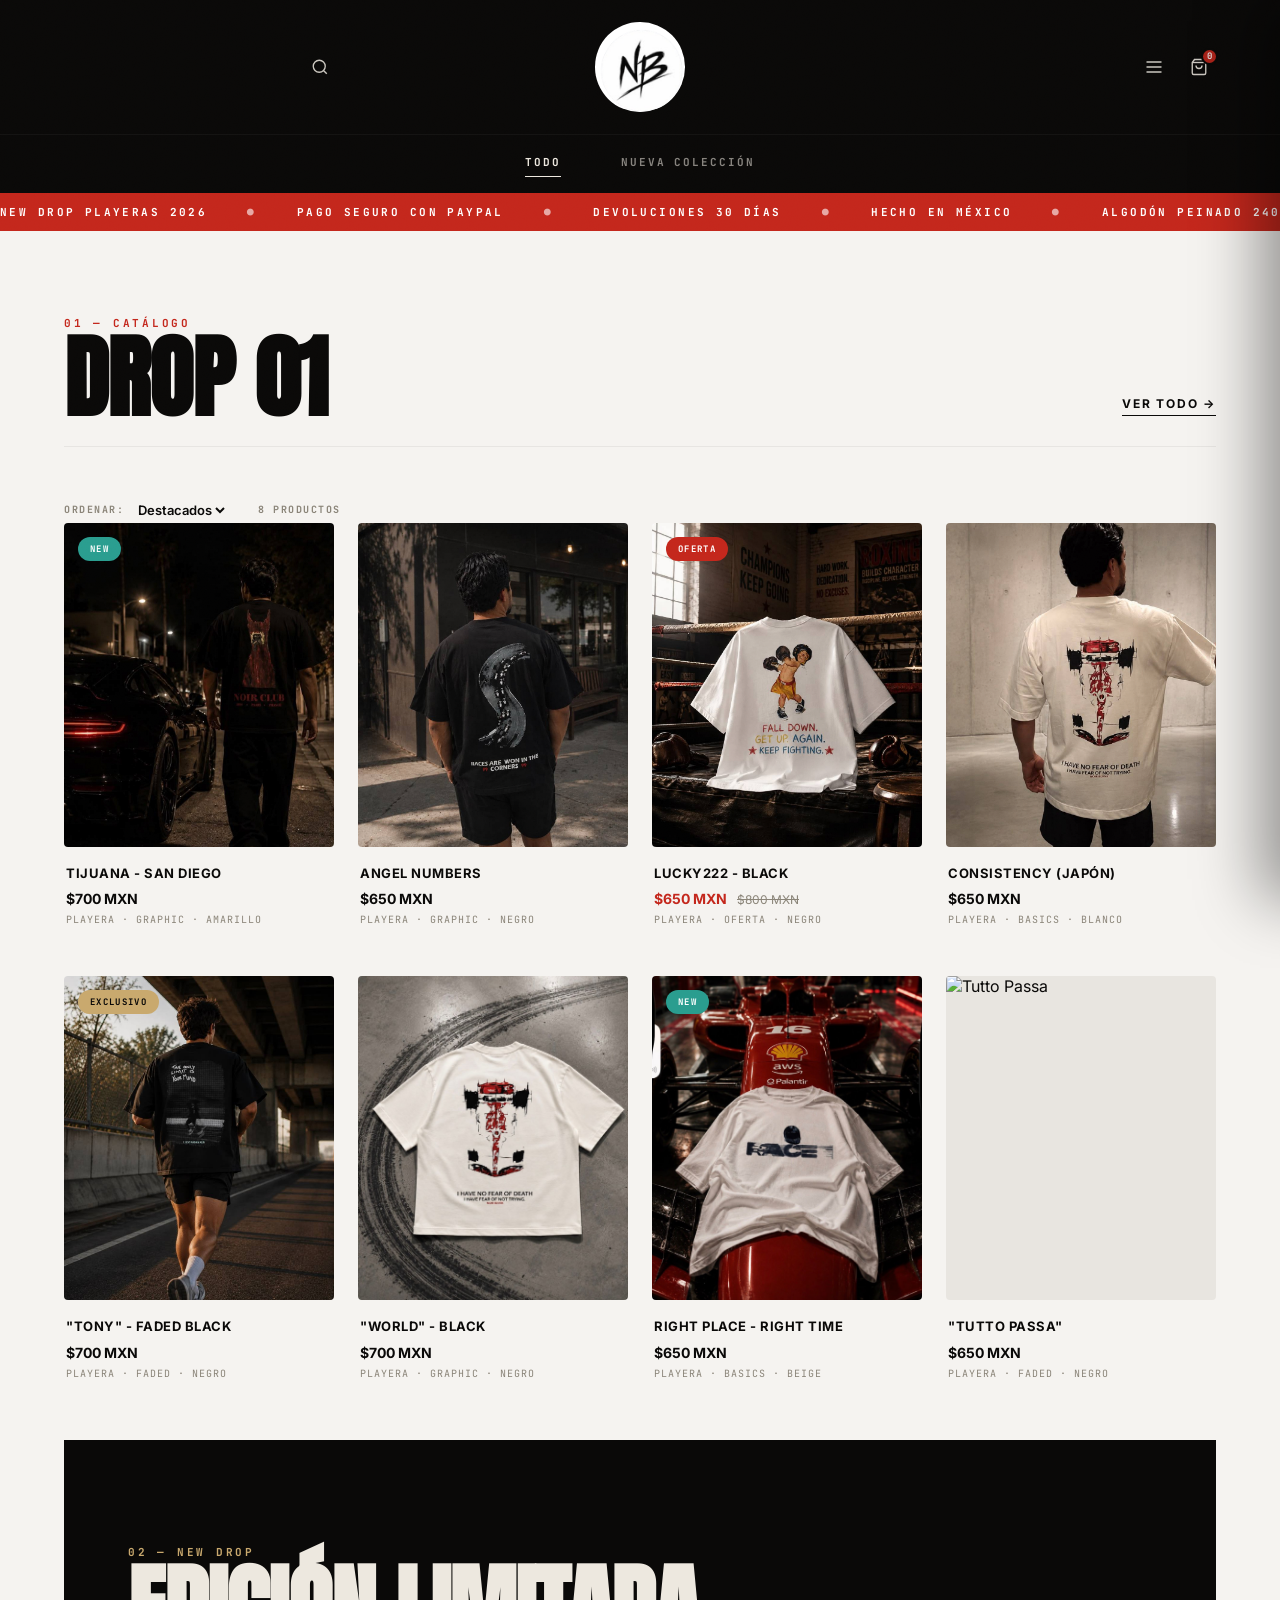
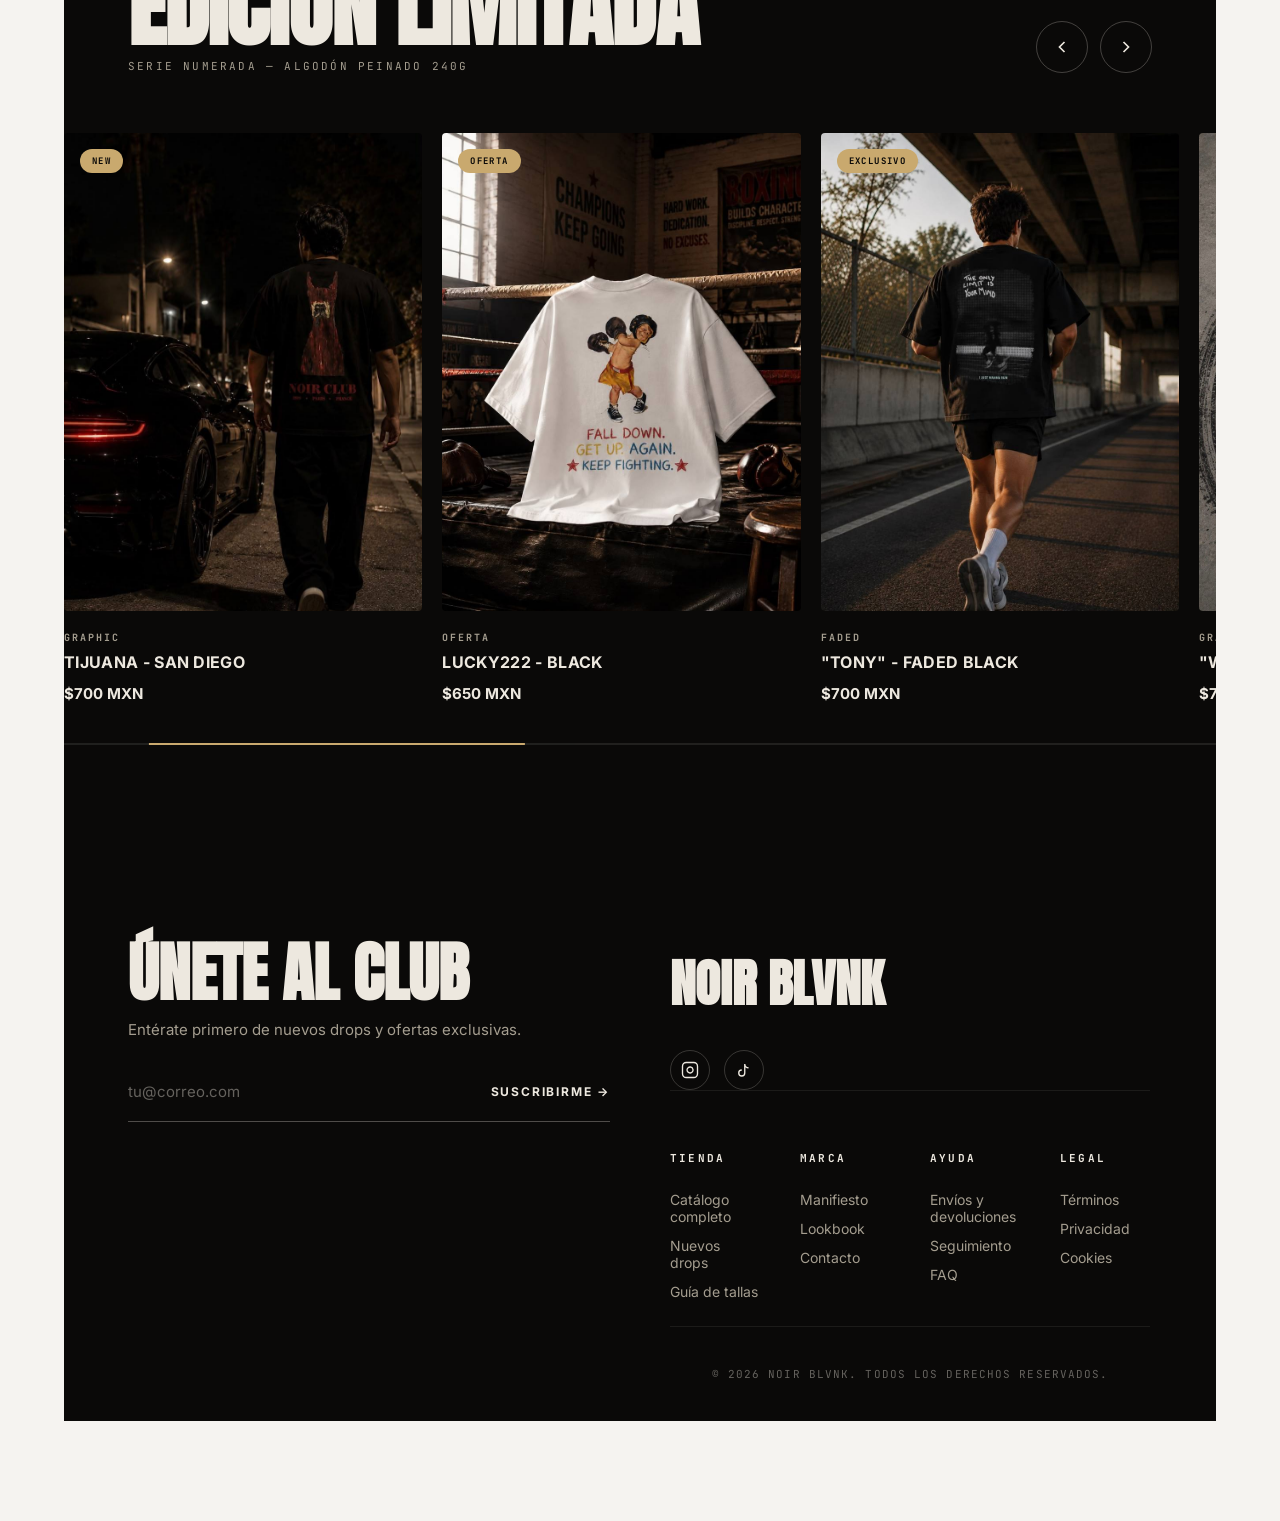
==== commit 74977fe6: "Add files via upload" ====
--- a/index.html
+++ b/index.html
@@ -55,13 +55,11 @@
     </div>
 </nav>
 
-   <!-- BANNER MARQUEE -->
+  <!-- BANNER MARQUEE -->
 <div class="shop-banner">
     <div class="shop-banner-track">
         <span>New drop playeras 2026</span>
         <span class="shop-banner-dot">●</span>
-        <span>Envío gratis desde $1,500 MXN</span>
-        <span class="shop-banner-dot">●</span>
         <span>Pago seguro con PayPal</span>
         <span class="shop-banner-dot">●</span>
         <span>Devoluciones 30 días</span>
@@ -72,8 +70,6 @@
         <span class="shop-banner-dot">●</span>
         <!-- Repetir para el loop infinito -->
         <span>New drop playeras 2026</span>
-        <span class="shop-banner-dot">●</span>
-        <span>Envío gratis desde $1,500 MXN</span>
         <span class="shop-banner-dot">●</span>
         <span>Pago seguro con PayPal</span>
         <span class="shop-banner-dot">●</span>
@@ -115,255 +111,294 @@
                 </div>
             </div>
 
-            <!-- Grid -->
-            <div class="shop-grid" id="productGrid">
-
-                <article class="shop-card" data-name="Tijuana San Diego" data-price="700">
-                    <a href="producto.html" class="shop-card-link">
-                        <div class="shop-card-image">
-                            <span class="shop-card-badge shop-card-badge--new">New</span>
-                            <button class="shop-card-fav" aria-label="Favorito">♡</button>
-                            <img src="noirclub.jpg" alt="Tijuana San Diego">
-                            <div class="shop-card-hover"><span>Añadir rápido</span></div>
-                        </div>
-                        <div class="shop-card-info">
-                            <h3 class="shop-card-title">Tijuana - San Diego</h3>
-                            <div class="shop-card-prices">
-                                <span class="shop-card-price">$700 MXN</span>
-                            </div>
-                            <p class="shop-card-meta">Playera · Graphic · Amarillo</p>
-                        </div>
-                    </a>
-                </article>
-
-                <article class="shop-card" data-name="Angel Numbers" data-price="650">
-                    <a href="producto.html" class="shop-card-link">
-                        <div class="shop-card-image">
-                            <button class="shop-card-fav" aria-label="Favorito">♡</button>
-                            <img src="race.jpg" alt="Angel Numbers">
-                            <div class="shop-card-hover"><span>Añadir rápido</span></div>
-                        </div>
-                        <div class="shop-card-info">
-                            <h3 class="shop-card-title">Angel Numbers</h3>
-                            <div class="shop-card-prices">
-                                <span class="shop-card-price">$650 MXN</span>
-                            </div>
-                            <p class="shop-card-meta">Playera · Graphic · Negro</p>
-                        </div>
-                    </a>
-                </article>
-
-                <article class="shop-card" data-name="Lucky222 Black" data-price="650">
-                    <a href="producto.html" class="shop-card-link">
-                        <div class="shop-card-image">
-                            <span class="shop-card-badge shop-card-badge--sale">Oferta</span>
-                            <button class="shop-card-fav" aria-label="Favorito">♡</button>
-                            <img src="boxing.jpg"alt="Lucky222">
-                            <div class="shop-card-hover"><span>Añadir rápido</span></div>
-                        </div>
-                        <div class="shop-card-info">
-                            <h3 class="shop-card-title">Lucky222 - Black</h3>
-                            <div class="shop-card-prices">
-                                <span class="shop-card-price shop-card-price--sale">$650 MXN</span>
-                                <span class="shop-card-price-old">$800 MXN</span>
-                            </div>
-                            <p class="shop-card-meta">Playera · Oferta · Negro</p>
-                        </div>
-                    </a>
-                </article>
-
-                <article class="shop-card" data-name="Consistency Japon" data-price="650">
-                    <a href="producto.html" class="shop-card-link">
-                        <div class="shop-card-image">
-                            <button class="shop-card-fav" aria-label="Favorito">♡</button>
-                            <img src="feardeath.jpg" alt="Consistency">
-                            <div class="shop-card-hover"><span>Añadir rápido</span></div>
-                        </div>
-                        <div class="shop-card-info">
-                            <h3 class="shop-card-title">Consistency (Japón)</h3>
-                            <div class="shop-card-prices">
-                                <span class="shop-card-price">$650 MXN</span>
-                            </div>
-                            <p class="shop-card-meta">Playera · Basics · Blanco</p>
-                        </div>
-                    </a>
-                </article>
-
-                <article class="shop-card" data-name="Tony Faded Black" data-price="700">
-                    <a href="producto.html" class="shop-card-link">
-                        <div class="shop-card-image">
-                            <span class="shop-card-badge shop-card-badge--exclusive">Exclusivo</span>
-                            <button class="shop-card-fav" aria-label="Favorito">♡</button>
-                            <img src="run.jpg" alt="Tony">
-                            <div class="shop-card-hover"><span>Añadir rápido</span></div>
-                        </div>
-                        <div class="shop-card-info">
-                            <h3 class="shop-card-title">"Tony" - Faded Black</h3>
-                            <div class="shop-card-prices">
-                                <span class="shop-card-price">$700 MXN</span>
-                            </div>
-                            <p class="shop-card-meta">Playera · Faded · Negro</p>
-                        </div>
-                    </a>
-                </article>
-
-                <article class="shop-card" data-name="World Black" data-price="700">
-                    <a href="producto.html" class="shop-card-link">
-                        <div class="shop-card-image">
-                            <button class="shop-card-fav" aria-label="Favorito">♡</button>
-                            <img src="race2.jpeg" alt="World Black">
-                            <div class="shop-card-hover"><span>Añadir rápido</span></div>
-                        </div>
-                        <div class="shop-card-info">
-                            <h3 class="shop-card-title">"World" - Black</h3>
-                            <div class="shop-card-prices">
-                                <span class="shop-card-price">$700 MXN</span>
-                            </div>
-                            <p class="shop-card-meta">Playera · Graphic · Negro</p>
-                        </div>
-                    </a>
-                </article>
-
-                <article class="shop-card" data-name="Right Place Right Time" data-price="650">
-                    <a href="producto.html" class="shop-card-link">
-                        <div class="shop-card-image">
-                            <span class="shop-card-badge shop-card-badge--new">New</span>
-                            <button class="shop-card-fav" aria-label="Favorito">♡</button>
-                            <img src="race1.jpeg" alt="Right Place">
-                            <div class="shop-card-hover"><span>Añadir rápido</span></div>
-                        </div>
-                        <div class="shop-card-info">
-                            <h3 class="shop-card-title">Right Place - Right Time</h3>
-                            <div class="shop-card-prices">
-                                <span class="shop-card-price">$650 MXN</span>
-                            </div>
-                            <p class="shop-card-meta">Playera · Basics · Beige</p>
-                        </div>
-                    </a>
-                </article>
-
-                <article class="shop-card" data-name="Tutto Passa" data-price="650">
-                    <a href="producto.html" class="shop-card-link">
-                        <div class="shop-card-image">
-                            <button class="shop-card-fav" aria-label="Favorito">♡</button>
-                            <img src="https://images.unsplash.com/photo-1581655353564-df123a1eb820?w=800" alt="Tutto Passa">
-                            <div class="shop-card-hover"><span>Añadir rápido</span></div>
-                        </div>
-                        <div class="shop-card-info">
-                            <h3 class="shop-card-title">"Tutto Passa"</h3>
-                            <div class="shop-card-prices">
-                                <span class="shop-card-price">$650 MXN</span>
-                            </div>
-                            <p class="shop-card-meta">Playera · Faded · Negro</p>
-                        </div>
-                    </a>
-                </article>
-
-            </div>
-
-           
-
-    <!-- CARRUSEL -->
-    <section class="shop-carousel-section" id="newdrop">
-        <div class="shop-carousel-head">
-            <div>
-                <span class="shop-section-eyebrow">02 — New Drop</span>
-                <h2 class="shop-section-title">Edición Limitada</h2>
-                <p class="shop-carousel-sub">Serie numerada — Algodón peinado 240g</p>
-            </div>
-
-            <div class="shop-carousel-controls">
-                <button class="carousel-btn" id="carouselPrev" aria-label="Anterior">
-                    <svg width="20" height="20" viewBox="0 0 24 24" fill="none" stroke="currentColor" stroke-width="2">
-                        <polyline points="15 18 9 12 15 6"></polyline>
-                    </svg>
-                </button>
-                <button class="carousel-btn" id="carouselNext" aria-label="Siguiente">
-                    <svg width="20" height="20" viewBox="0 0 24 24" fill="none" stroke="currentColor" stroke-width="2">
-                        <polyline points="9 18 15 12 9 6"></polyline>
-                    </svg>
-                </button>
-            </div>
+           <!-- Grid -->
+<div class="shop-grid" id="productGrid">
+
+    <article class="shop-card" data-name="Tijuana San Diego" data-price="700">
+        <a href="producto.html?id=tijuana" class="shop-card-link">
+            <div class="shop-card-image">
+                <span class="shop-card-badge shop-card-badge--new">New</span>
+                <button class="shop-card-fav" aria-label="Favorito">♡</button>
+                <img src="noirclub.jpg" alt="Tijuana San Diego">
+                <div class="shop-card-hover"><span>Añadir rápido</span></div>
+            </div>
+            <div class="shop-card-info">
+                <h3 class="shop-card-title">Tijuana - San Diego</h3>
+                <div class="shop-card-prices">
+                    <span class="shop-card-price">$700 MXN</span>
+                </div>
+                <p class="shop-card-meta">Playera · Graphic · Amarillo</p>
+            </div>
+        </a>
+    </article>
+
+    <article class="shop-card" data-name="Angel Numbers" data-price="650">
+        <a href="producto.html?id=angel-numbers" class="shop-card-link">
+            <div class="shop-card-image">
+                <button class="shop-card-fav" aria-label="Favorito">♡</button>
+                <img src="race.jpg" alt="Angel Numbers">
+                <div class="shop-card-hover"><span>Añadir rápido</span></div>
+            </div>
+            <div class="shop-card-info">
+                <h3 class="shop-card-title">Angel Numbers</h3>
+                <div class="shop-card-prices">
+                    <span class="shop-card-price">$650 MXN</span>
+                </div>
+                <p class="shop-card-meta">Playera · Graphic · Negro</p>
+            </div>
+        </a>
+    </article>
+
+    <article class="shop-card" data-name="Lucky222 Black" data-price="650">
+        <a href="producto.html?id=lucky222" class="shop-card-link">
+            <div class="shop-card-image">
+                <span class="shop-card-badge shop-card-badge--sale">Oferta</span>
+                <button class="shop-card-fav" aria-label="Favorito">♡</button>
+                <img src="boxing.jpg" alt="Lucky222">
+                <div class="shop-card-hover"><span>Añadir rápido</span></div>
+            </div>
+            <div class="shop-card-info">
+                <h3 class="shop-card-title">Lucky222 - Black</h3>
+                <div class="shop-card-prices">
+                    <span class="shop-card-price shop-card-price--sale">$650 MXN</span>
+                    <span class="shop-card-price-old">$800 MXN</span>
+                </div>
+                <p class="shop-card-meta">Playera · Oferta · Negro</p>
+            </div>
+        </a>
+    </article>
+
+    <article class="shop-card" data-name="Consistency Japon" data-price="650">
+        <a href="producto.html?id=consistency" class="shop-card-link">
+            <div class="shop-card-image">
+                <button class="shop-card-fav" aria-label="Favorito">♡</button>
+                <img src="feardeath.jpg" alt="Consistency">
+                <div class="shop-card-hover"><span>Añadir rápido</span></div>
+            </div>
+            <div class="shop-card-info">
+                <h3 class="shop-card-title">Consistency (Japón)</h3>
+                <div class="shop-card-prices">
+                    <span class="shop-card-price">$650 MXN</span>
+                </div>
+                <p class="shop-card-meta">Playera · Basics · Blanco</p>
+            </div>
+        </a>
+    </article>
+
+    <article class="shop-card" data-name="Tony Faded Black" data-price="700">
+        <a href="producto.html?id=tony" class="shop-card-link">
+            <div class="shop-card-image">
+                <span class="shop-card-badge shop-card-badge--exclusive">Exclusivo</span>
+                <button class="shop-card-fav" aria-label="Favorito">♡</button>
+                <img src="run.jpg" alt="Tony">
+                <div class="shop-card-hover"><span>Añadir rápido</span></div>
+            </div>
+            <div class="shop-card-info">
+                <h3 class="shop-card-title">"Tony" - Faded Black</h3>
+                <div class="shop-card-prices">
+                    <span class="shop-card-price">$700 MXN</span>
+                </div>
+                <p class="shop-card-meta">Playera · Faded · Negro</p>
+            </div>
+        </a>
+    </article>
+
+    <article class="shop-card" data-name="World Black" data-price="700">
+        <a href="producto.html?id=world" class="shop-card-link">
+            <div class="shop-card-image">
+                <button class="shop-card-fav" aria-label="Favorito">♡</button>
+                <img src="race2.jpeg" alt="World Black">
+                <div class="shop-card-hover"><span>Añadir rápido</span></div>
+            </div>
+            <div class="shop-card-info">
+                <h3 class="shop-card-title">"World" - Black</h3>
+                <div class="shop-card-prices">
+                    <span class="shop-card-price">$700 MXN</span>
+                </div>
+                <p class="shop-card-meta">Playera · Graphic · Negro</p>
+            </div>
+        </a>
+    </article>
+
+    <article class="shop-card" data-name="Right Place Right Time" data-price="650">
+        <a href="producto.html?id=right-place" class="shop-card-link">
+            <div class="shop-card-image">
+                <span class="shop-card-badge shop-card-badge--new">New</span>
+                <button class="shop-card-fav" aria-label="Favorito">♡</button>
+                <img src="race1.jpeg" alt="Right Place">
+                <div class="shop-card-hover"><span>Añadir rápido</span></div>
+            </div>
+            <div class="shop-card-info">
+                <h3 class="shop-card-title">Right Place - Right Time</h3>
+                <div class="shop-card-prices">
+                    <span class="shop-card-price">$650 MXN</span>
+                </div>
+                <p class="shop-card-meta">Playera · Basics · Beige</p>
+            </div>
+        </a>
+    </article>
+
+    <article class="shop-card" data-name="Tutto Passa" data-price="650">
+        <a href="producto.html?id=tutto-passa" class="shop-card-link">
+            <div class="shop-card-image">
+                <button class="shop-card-fav" aria-label="Favorito">♡</button>
+                <img src="https://images.unsplash.com/photo-1581655353564-df123a1eb820?w=800" alt="Tutto Passa">
+                <div class="shop-card-hover"><span>Añadir rápido</span></div>
+            </div>
+            <div class="shop-card-info">
+                <h3 class="shop-card-title">"Tutto Passa"</h3>
+                <div class="shop-card-prices">
+                    <span class="shop-card-price">$650 MXN</span>
+                </div>
+                <p class="shop-card-meta">Playera · Faded · Negro</p>
+            </div>
+        </a>
+    </article>
+
+</div>
+
+<!-- CARRUSEL -->
+<section class="shop-carousel-section" id="newdrop">
+    <div class="shop-carousel-head">
+        <div>
+            <span class="shop-section-eyebrow">02 — New Drop</span>
+            <h2 class="shop-section-title">Edición Limitada</h2>
+            <p class="shop-carousel-sub">Serie numerada — Algodón peinado 240g</p>
         </div>
 
-        <div class="shop-carousel">
-            <div class="shop-carousel-track" id="carouselTrack">
-                <article class="carousel-card">
+        <div class="shop-carousel-controls">
+            <button class="carousel-btn" id="carouselPrev" aria-label="Anterior">
+                <svg width="20" height="20" viewBox="0 0 24 24" fill="none" stroke="currentColor" stroke-width="2">
+                    <polyline points="15 18 9 12 15 6"></polyline>
+                </svg>
+            </button>
+            <button class="carousel-btn" id="carouselNext" aria-label="Siguiente">
+                <svg width="20" height="20" viewBox="0 0 24 24" fill="none" stroke="currentColor" stroke-width="2">
+                    <polyline points="9 18 15 12 9 6"></polyline>
+                </svg>
+            </button>
+        </div>
+    </div>
+
+    <div class="shop-carousel">
+        <div class="shop-carousel-track" id="carouselTrack">
+
+            <article class="carousel-card">
+                <a href="producto.html?id=tijuana" class="carousel-card-link">
                     <div class="carousel-card-image">
                         <span class="carousel-card-badge">New</span>
-                        <img src="https://images.unsplash.com/photo-1602810318383-e386cc2a3ccf?w=900" alt="Pasión de Verano">
-                    </div>
-                    <div class="carousel-card-info">
-                        <span class="carousel-card-cat">Faded Tee</span>
-                        <h3 class="carousel-card-title">Pasión de Verano</h3>
-                        <span class="carousel-card-price">$795 MXN</span>
-                    </div>
-                </article>
-
-                <article class="carousel-card">
-                    <div class="carousel-card-image">
-                        <img src="https://images.unsplash.com/photo-1503341504253-dff4815485f1?w=900" alt="Bad Influence">
-                    </div>
-                    <div class="carousel-card-info">
-                        <span class="carousel-card-cat">Oversize</span>
-                        <h3 class="carousel-card-title">Bad Influence</h3>
-                        <span class="carousel-card-price">$680 MXN</span>
-                    </div>
-                </article>
-
-                <article class="carousel-card">
-                    <div class="carousel-card-image">
-                        <span class="carousel-card-badge">Drop</span>
-                        <img src="https://images.unsplash.com/photo-1576566588028-4147f3842f27?w=900" alt="NOIR x 222">
+                        <img src="noirclub.jpg" alt="Tijuana - San Diego">
                     </div>
                     <div class="carousel-card-info">
                         <span class="carousel-card-cat">Graphic</span>
-                        <h3 class="carousel-card-title">NOIR × 222</h3>
-                        <span class="carousel-card-price">$795 MXN</span>
-                    </div>
-                </article>
-
-                <article class="carousel-card">
-                    <div class="carousel-card-image">
-                        <img src="https://images.unsplash.com/photo-1583743814966-8936f5b7be1a?w=900" alt="Caliente222">
-                    </div>
-                    <div class="carousel-card-info">
-                        <span class="carousel-card-cat">Womens Tee</span>
-                        <h3 class="carousel-card-title">Caliente222</h3>
-                        <span class="carousel-card-price">$630 MXN</span>
-                    </div>
-                </article>
-
-                <article class="carousel-card">
-                    <div class="carousel-card-image">
-                        <span class="carousel-card-badge">Collab</span>
-                        <img src="https://images.unsplash.com/photo-1521572163474-6864f9cf17ab?w=900" alt="BadGallery">
-                    </div>
-                    <div class="carousel-card-info">
-                        <span class="carousel-card-cat">Collab</span>
-                        <h3 class="carousel-card-title">BadGallery × NOIR</h3>
-                        <span class="carousel-card-price">$795 MXN</span>
-                    </div>
-                </article>
-
-                <article class="carousel-card">
-                    <div class="carousel-card-image">
-                        <img src="https://images.unsplash.com/photo-1618354691373-d851c5c3a990?w=900" alt="Right Place">
+                        <h3 class="carousel-card-title">Tijuana - San Diego</h3>
+                        <span class="carousel-card-price">$700 MXN</span>
+                    </div>
+                </a>
+            </article>
+
+            <article class="carousel-card">
+                <a href="producto.html?id=lucky222" class="carousel-card-link">
+                    <div class="carousel-card-image">
+                        <span class="carousel-card-badge">Oferta</span>
+                        <img src="boxing.jpg" alt="Lucky222 - Black">
+                    </div>
+                    <div class="carousel-card-info">
+                        <span class="carousel-card-cat">Oferta</span>
+                        <h3 class="carousel-card-title">Lucky222 - Black</h3>
+                        <span class="carousel-card-price">$650 MXN</span>
+                    </div>
+                </a>
+            </article>
+
+            <article class="carousel-card">
+                <a href="producto.html?id=tony" class="carousel-card-link">
+                    <div class="carousel-card-image">
+                        <span class="carousel-card-badge">Exclusivo</span>
+                        <img src="run.jpg" alt="Tony Faded Black">
+                    </div>
+                    <div class="carousel-card-info">
+                        <span class="carousel-card-cat">Faded</span>
+                        <h3 class="carousel-card-title">"Tony" - Faded Black</h3>
+                        <span class="carousel-card-price">$700 MXN</span>
+                    </div>
+                </a>
+            </article>
+
+            <article class="carousel-card">
+                <a href="producto.html?id=world" class="carousel-card-link">
+                    <div class="carousel-card-image">
+                        <img src="race2.jpeg" alt="World Black">
+                    </div>
+                    <div class="carousel-card-info">
+                        <span class="carousel-card-cat">Graphic</span>
+                        <h3 class="carousel-card-title">"World" - Black</h3>
+                        <span class="carousel-card-price">$700 MXN</span>
+                    </div>
+                </a>
+            </article>
+
+            <article class="carousel-card">
+                <a href="producto.html?id=right-place" class="carousel-card-link">
+                    <div class="carousel-card-image">
+                        <span class="carousel-card-badge">New</span>
+                        <img src="race1.jpeg" alt="Right Place - Right Time">
                     </div>
                     <div class="carousel-card-info">
                         <span class="carousel-card-cat">Basics</span>
                         <h3 class="carousel-card-title">Right Place - Right Time</h3>
                         <span class="carousel-card-price">$650 MXN</span>
                     </div>
-                </article>
-            </div>
-
-            <div class="shop-carousel-progress">
-                <div class="shop-carousel-progress-bar" id="carouselProgress"></div>
-            </div>
+                </a>
+            </article>
+
+            <article class="carousel-card">
+                <a href="producto.html?id=consistency" class="carousel-card-link">
+                    <div class="carousel-card-image">
+                        <img src="feardeath.jpg" alt="Consistency (Japón)">
+                    </div>
+                    <div class="carousel-card-info">
+                        <span class="carousel-card-cat">Basics</span>
+                        <h3 class="carousel-card-title">Consistency (Japón)</h3>
+                        <span class="carousel-card-price">$650 MXN</span>
+                    </div>
+                </a>
+            </article>
+
+            <article class="carousel-card">
+                <a href="producto.html?id=angel-numbers" class="carousel-card-link">
+                    <div class="carousel-card-image">
+                        <img src="race.jpg" alt="Angel Numbers">
+                    </div>
+                    <div class="carousel-card-info">
+                        <span class="carousel-card-cat">Graphic</span>
+                        <h3 class="carousel-card-title">Angel Numbers</h3>
+                        <span class="carousel-card-price">$650 MXN</span>
+                    </div>
+                </a>
+            </article>
+
+            <article class="carousel-card">
+                <a href="producto.html?id=tutto-passa" class="carousel-card-link">
+                    <div class="carousel-card-image">
+                        <img src="https://images.unsplash.com/photo-1581655353564-df123a1eb820?w=800" alt="Tutto Passa">
+                    </div>
+                    <div class="carousel-card-info">
+                        <span class="carousel-card-cat">Faded</span>
+                        <h3 class="carousel-card-title">"Tutto Passa"</h3>
+                        <span class="carousel-card-price">$650 MXN</span>
+                    </div>
+                </a>
+            </article>
+
         </div>
-    </section>
-
+
+        <div class="shop-carousel-progress">
+            <div class="shop-carousel-progress-bar" id="carouselProgress"></div>
+        </div>
+    </div>
+</section>
+  
     <!-- FOOTER -->
     <footer class="shop-footer">
         <div class="shop-footer-container">
@@ -379,8 +414,6 @@
             <div class="shop-footer-brand">
                 <h3 class="shop-footer-logo">NOIR BLVNK</h3>
                 <p class="shop-footer-tagline">
-                    Playeras nacidas en el asfalto. París, 1989 — el mundo, ahora.
-                    Cada diseño es un recordatorio de que el único límite eres tú.
                 </p>
                 <div class="shop-footer-social">
                <a href="https://www.instagram.com/noirblvnk/" target="_blank" rel="noopener" aria-label="Instagram">
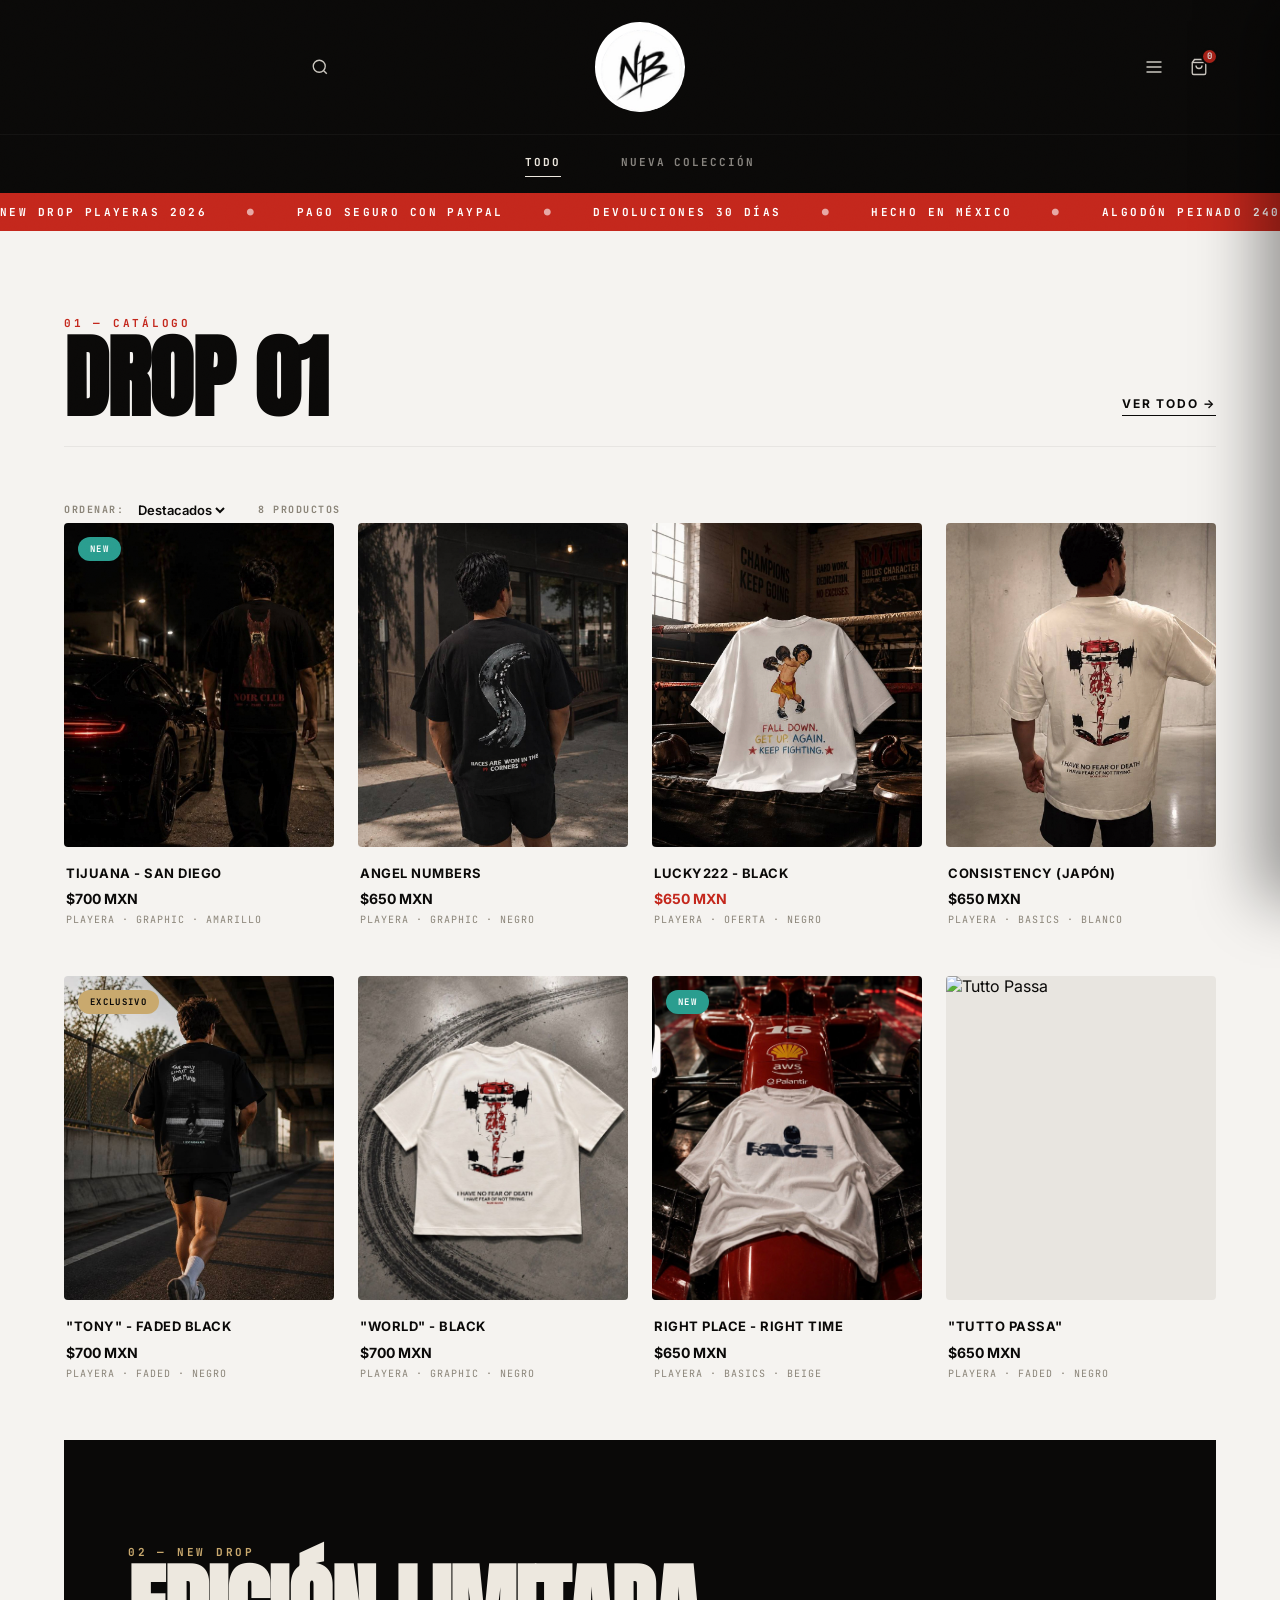
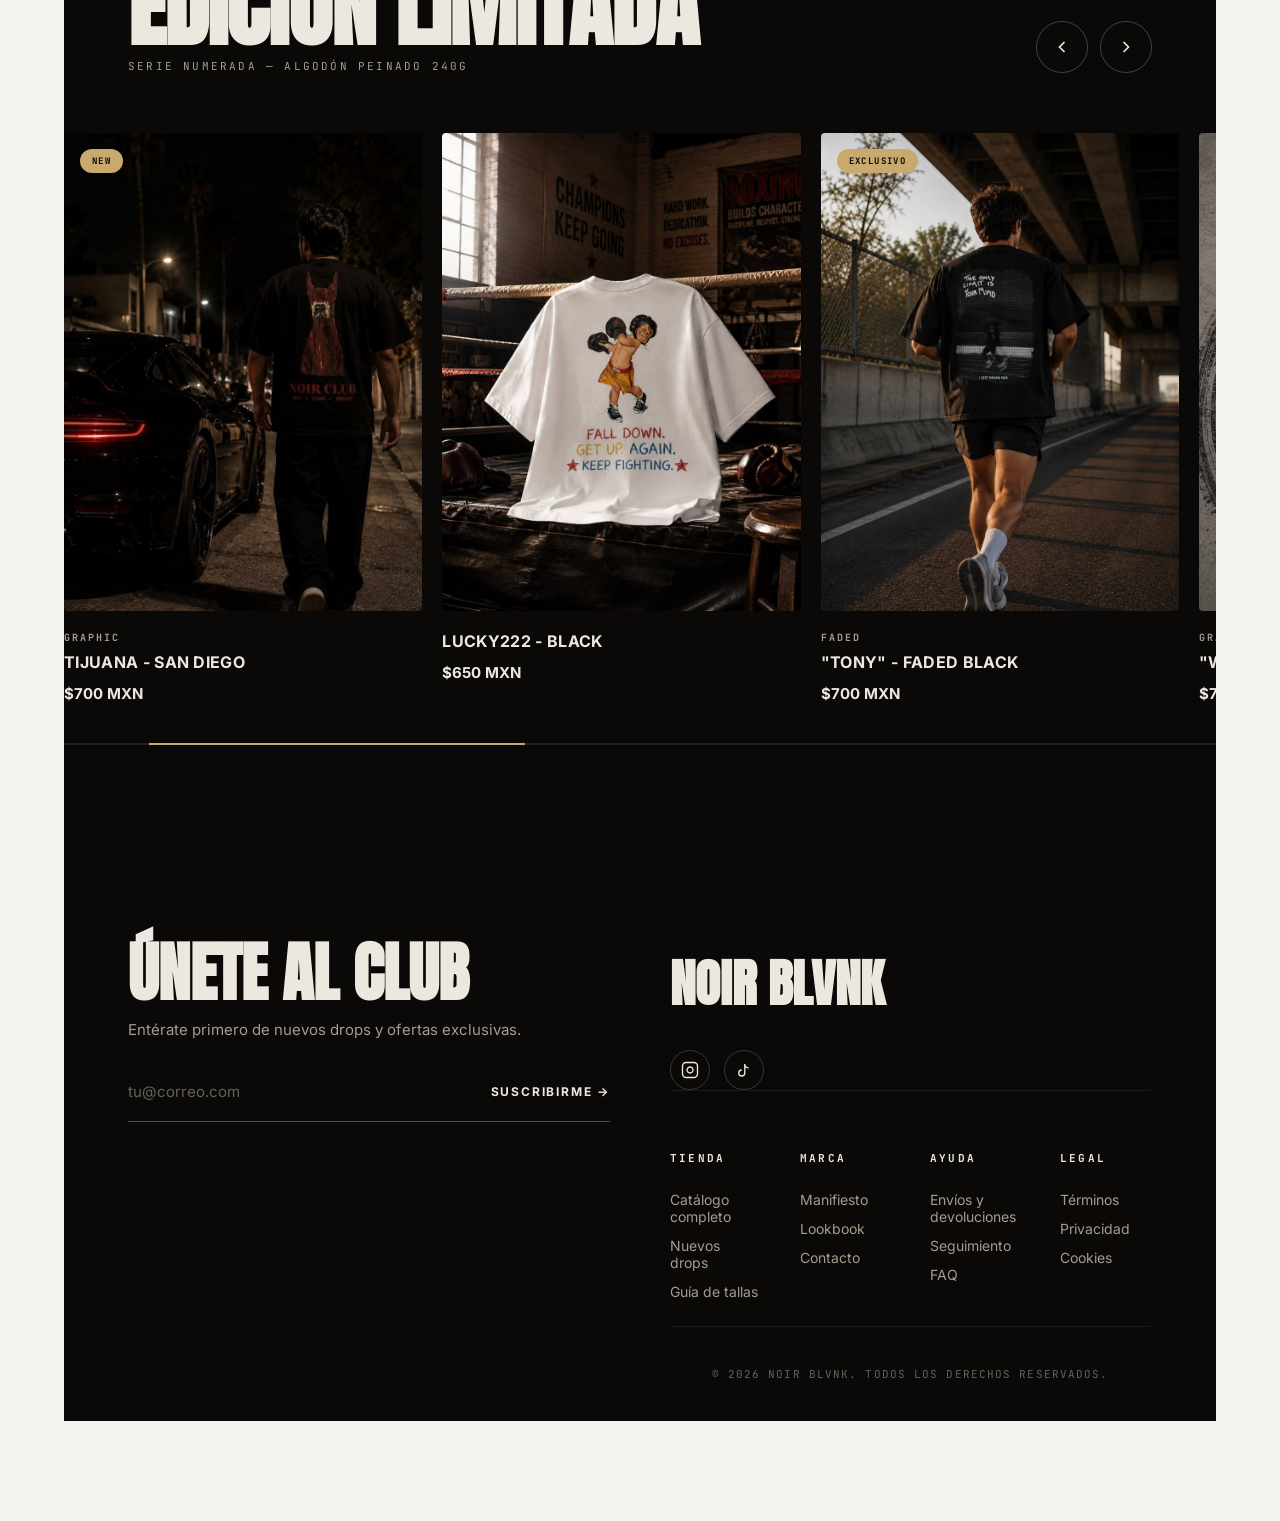
==== commit bf52df52: "Add files via upload" ====
--- a/index.html
+++ b/index.html
@@ -152,7 +152,6 @@
     <article class="shop-card" data-name="Lucky222 Black" data-price="650">
         <a href="producto.html?id=lucky222" class="shop-card-link">
             <div class="shop-card-image">
-                <span class="shop-card-badge shop-card-badge--sale">Oferta</span>
                 <button class="shop-card-fav" aria-label="Favorito">♡</button>
                 <img src="boxing.jpg" alt="Lucky222">
                 <div class="shop-card-hover"><span>Añadir rápido</span></div>
@@ -161,7 +160,6 @@
                 <h3 class="shop-card-title">Lucky222 - Black</h3>
                 <div class="shop-card-prices">
                     <span class="shop-card-price shop-card-price--sale">$650 MXN</span>
-                    <span class="shop-card-price-old">$800 MXN</span>
                 </div>
                 <p class="shop-card-meta">Playera · Oferta · Negro</p>
             </div>
@@ -300,11 +298,9 @@
             <article class="carousel-card">
                 <a href="producto.html?id=lucky222" class="carousel-card-link">
                     <div class="carousel-card-image">
-                        <span class="carousel-card-badge">Oferta</span>
                         <img src="boxing.jpg" alt="Lucky222 - Black">
                     </div>
                     <div class="carousel-card-info">
-                        <span class="carousel-card-cat">Oferta</span>
                         <h3 class="carousel-card-title">Lucky222 - Black</h3>
                         <span class="carousel-card-price">$650 MXN</span>
                     </div>
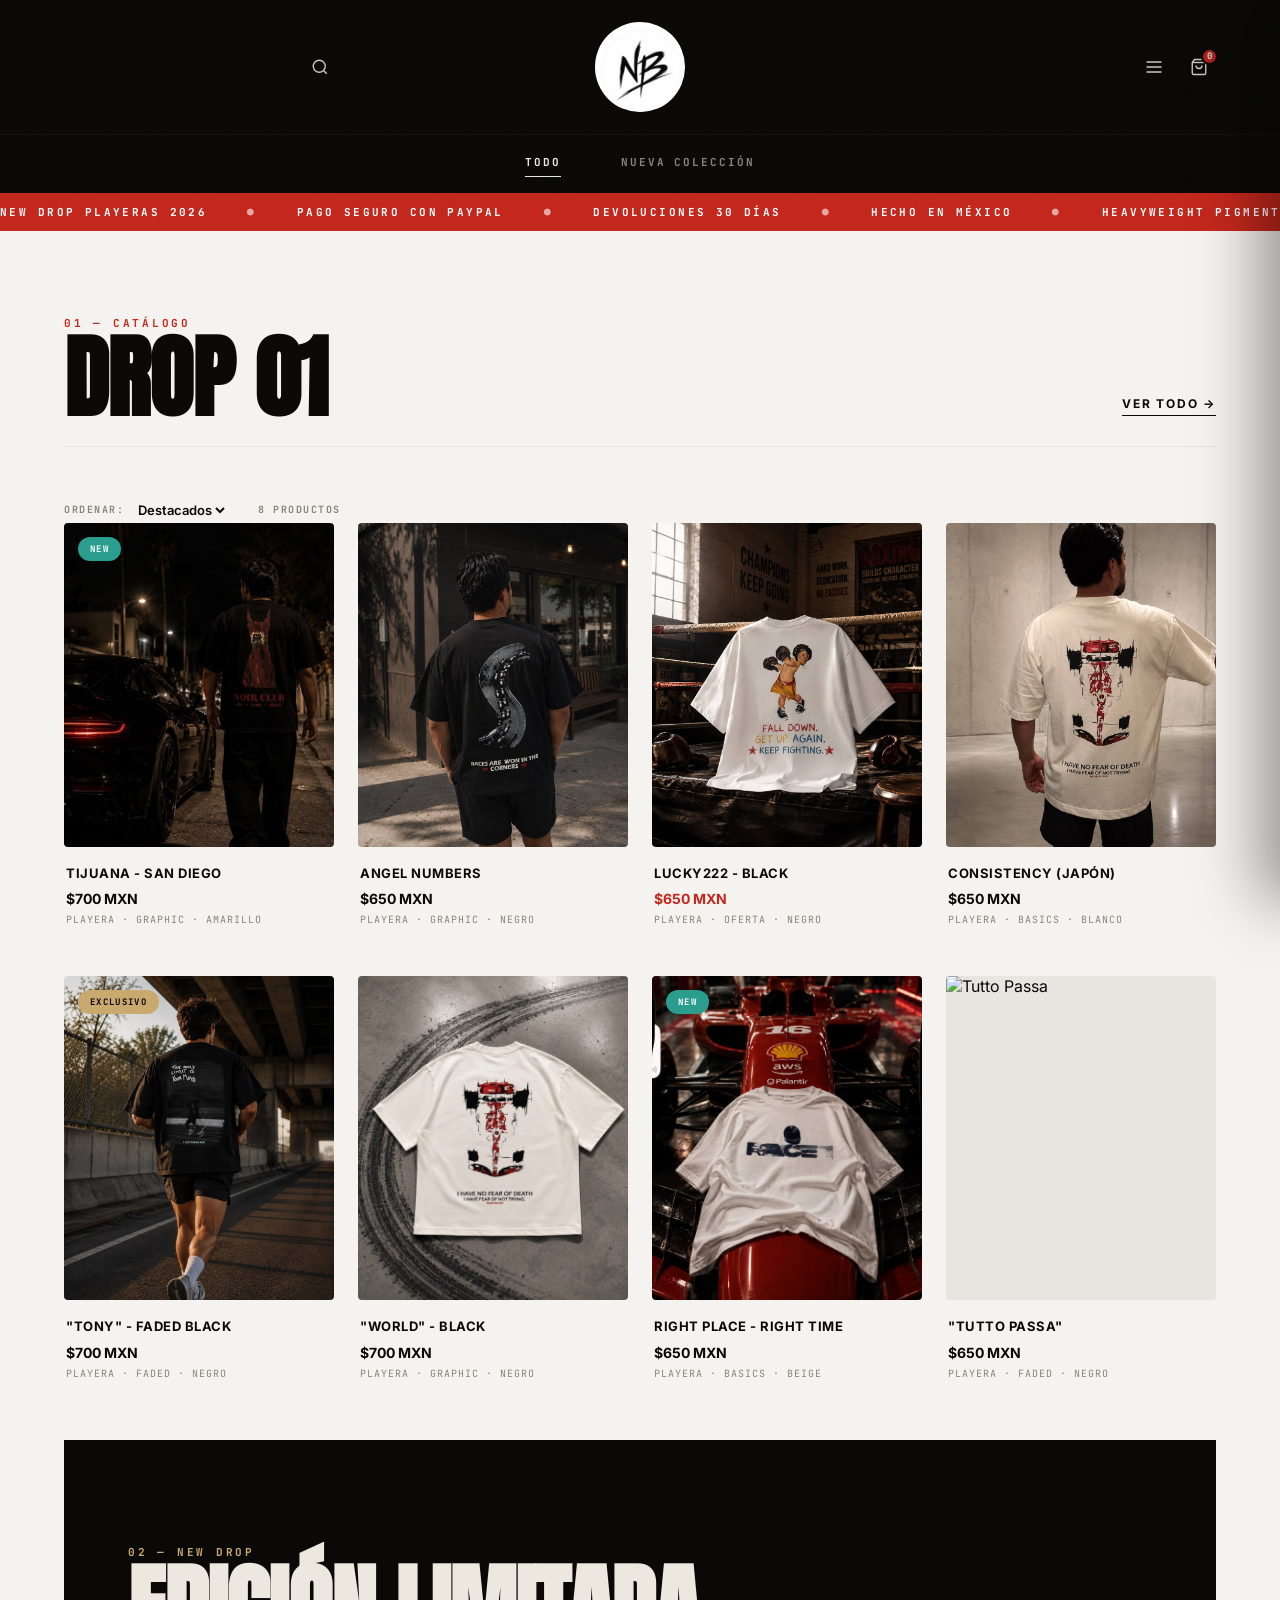
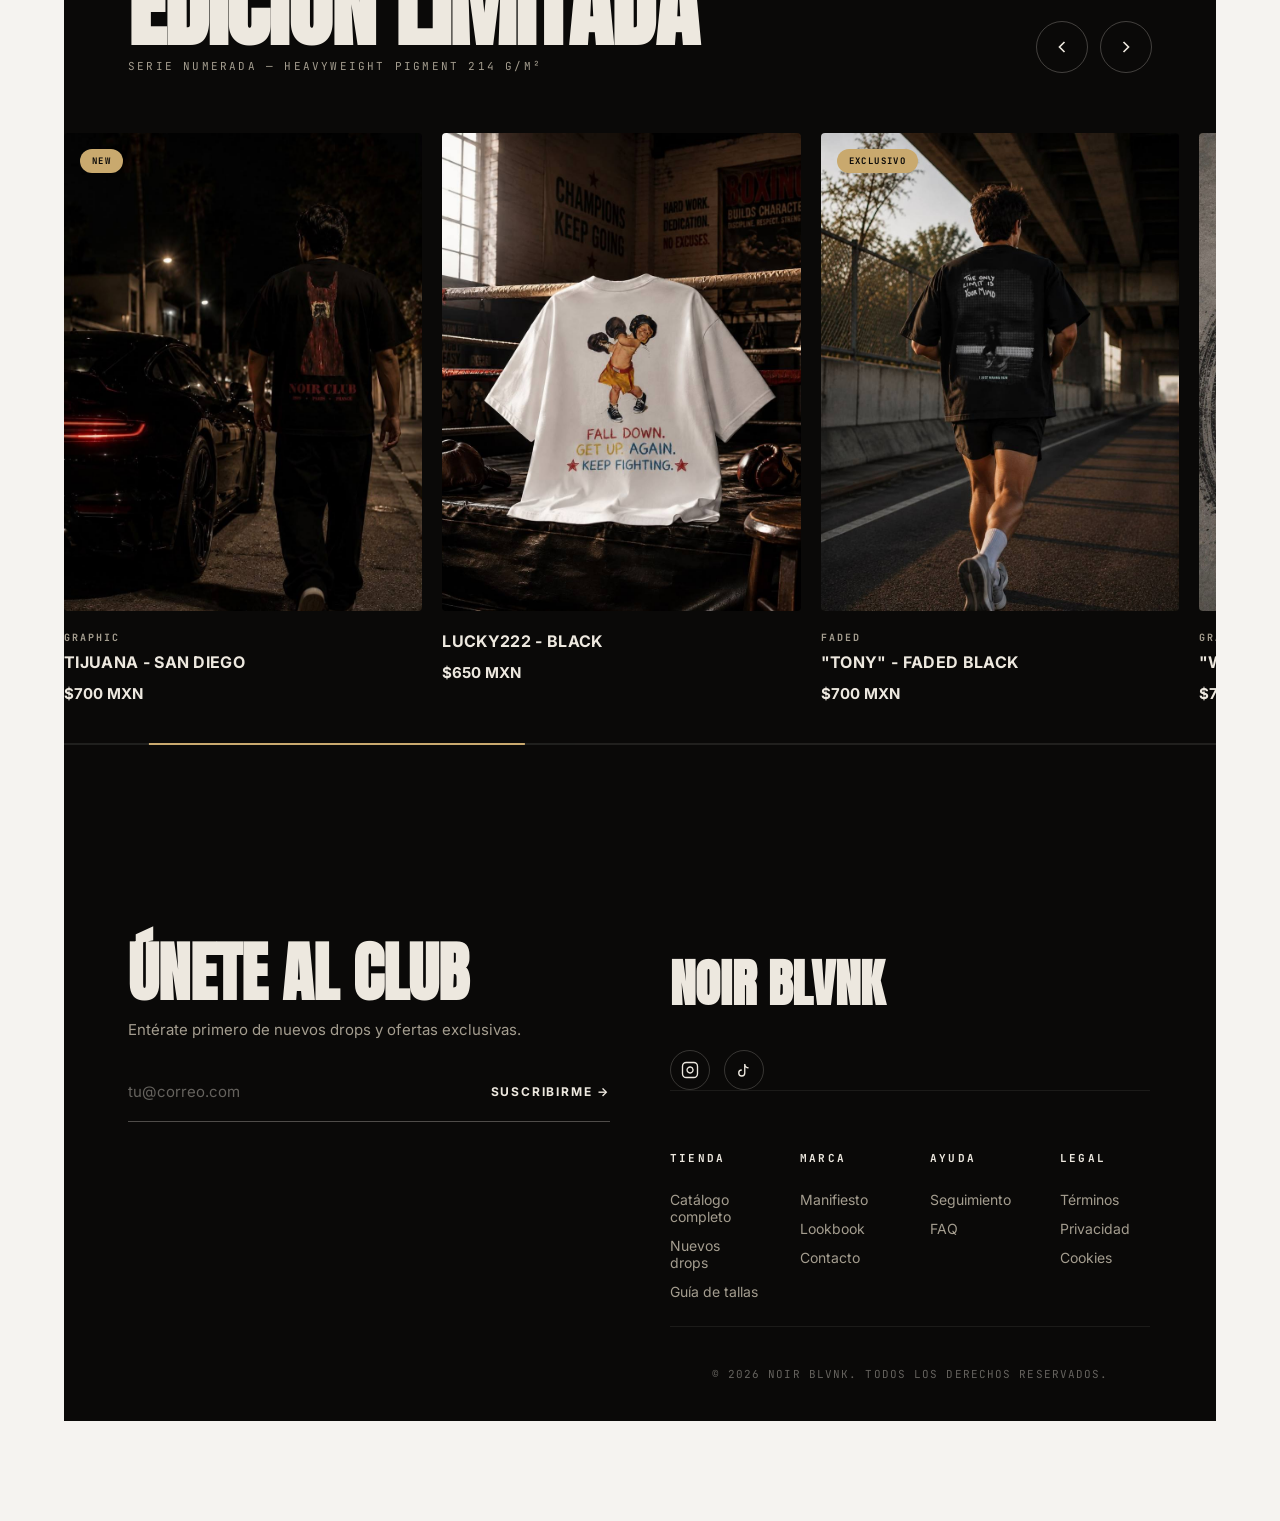
==== commit ed7ff32d: "Add files via upload" ====
--- a/index.html
+++ b/index.html
@@ -66,7 +66,7 @@
         <span class="shop-banner-dot">●</span>
         <span>Hecho en México</span>
         <span class="shop-banner-dot">●</span>
-        <span>Algodón peinado 240g</span>
+        <span>Heavyweight Pigment 214 g/m²</span>
         <span class="shop-banner-dot">●</span>
         <!-- Repetir para el loop infinito -->
         <span>New drop playeras 2026</span>
@@ -77,7 +77,7 @@
         <span class="shop-banner-dot">●</span>
         <span>Hecho en México</span>
         <span class="shop-banner-dot">●</span>
-        <span>Algodón peinado 240g</span>
+        <span>Heavyweight Pigment 214 g/m²</span>
         <span class="shop-banner-dot">●</span>
     </div>
 </div>
@@ -261,7 +261,7 @@
         <div>
             <span class="shop-section-eyebrow">02 — New Drop</span>
             <h2 class="shop-section-title">Edición Limitada</h2>
-            <p class="shop-carousel-sub">Serie numerada — Algodón peinado 240g</p>
+            <p class="shop-carousel-sub">Serie numerada — Heavyweight Pigment 214 g/m²</p>
         </div>
 
         <div class="shop-carousel-controls">
@@ -441,7 +441,6 @@
                 </div>
                 <div class="shop-footer-col">
                     <h4>Ayuda</h4>
-                    <a href="#">Envíos y devoluciones</a>
                     <a href="#">Seguimiento</a>
                     <a href="#">FAQ</a>
                 </div>
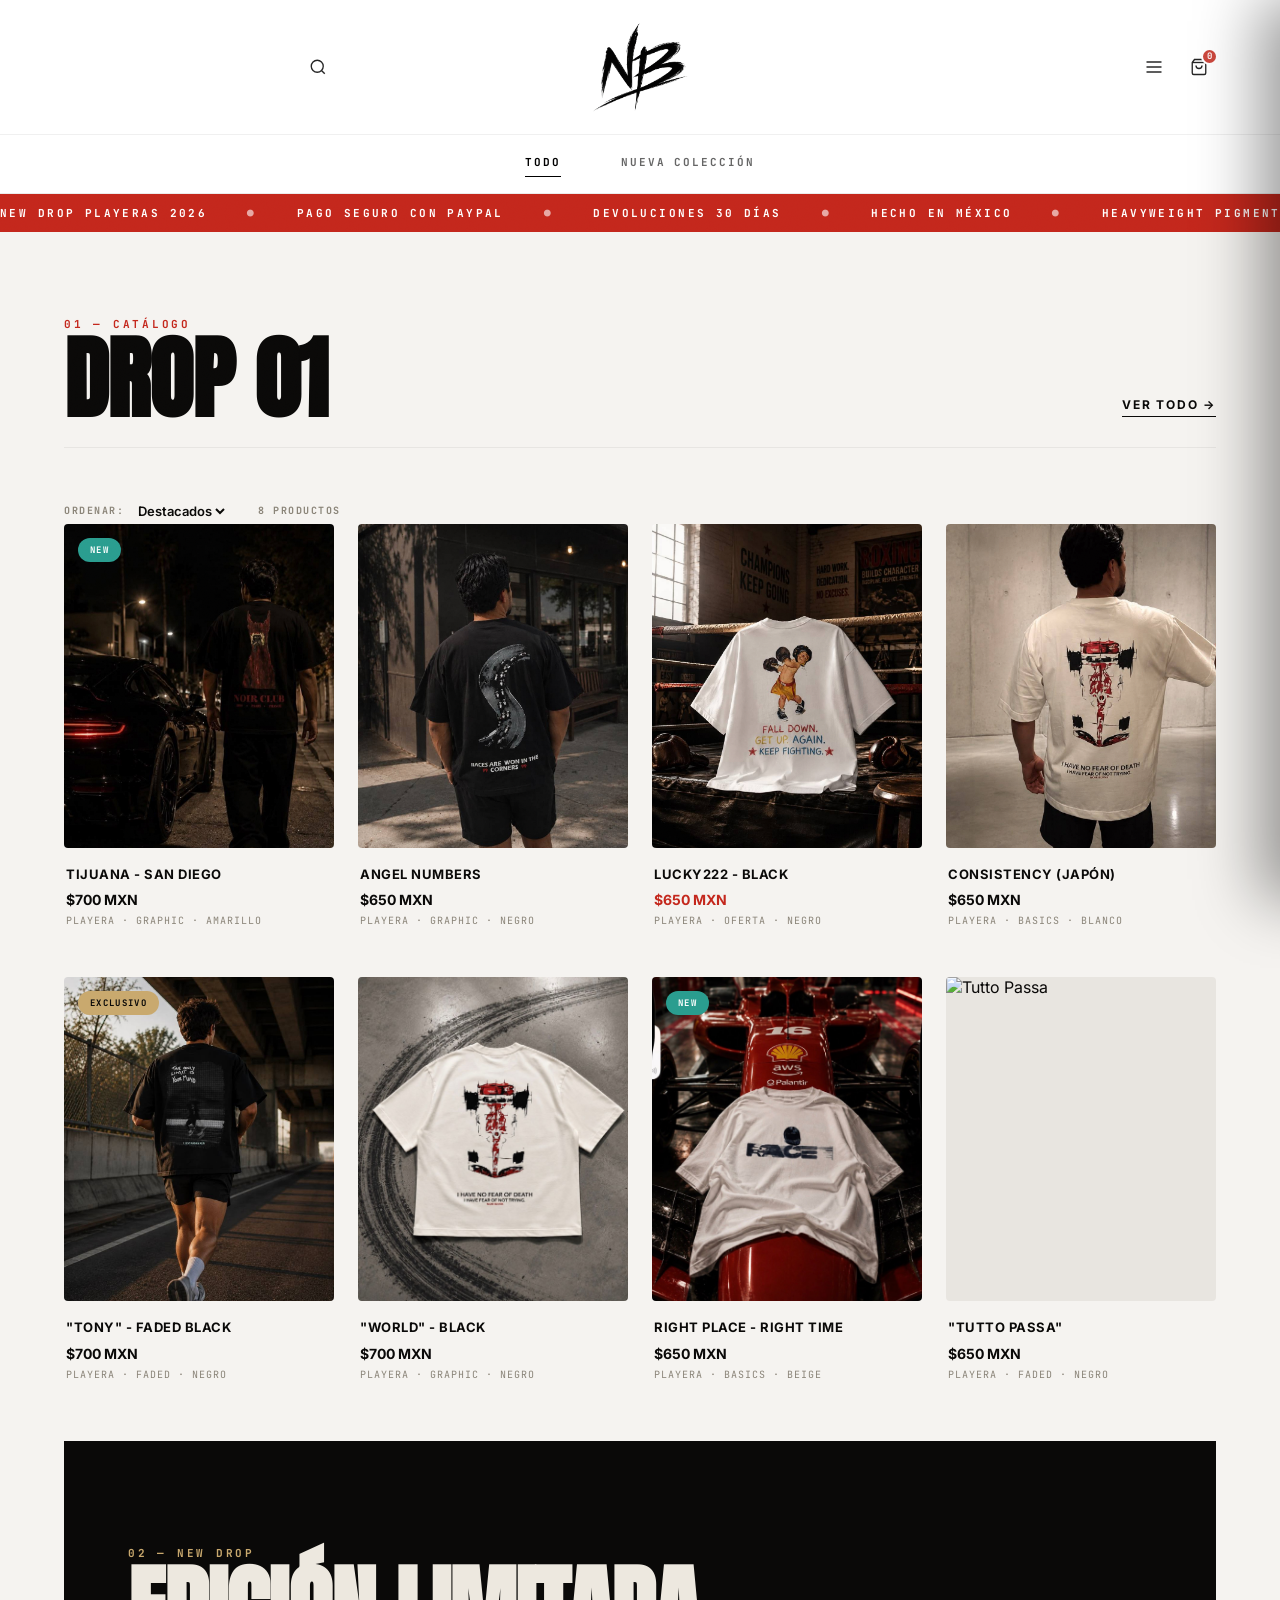
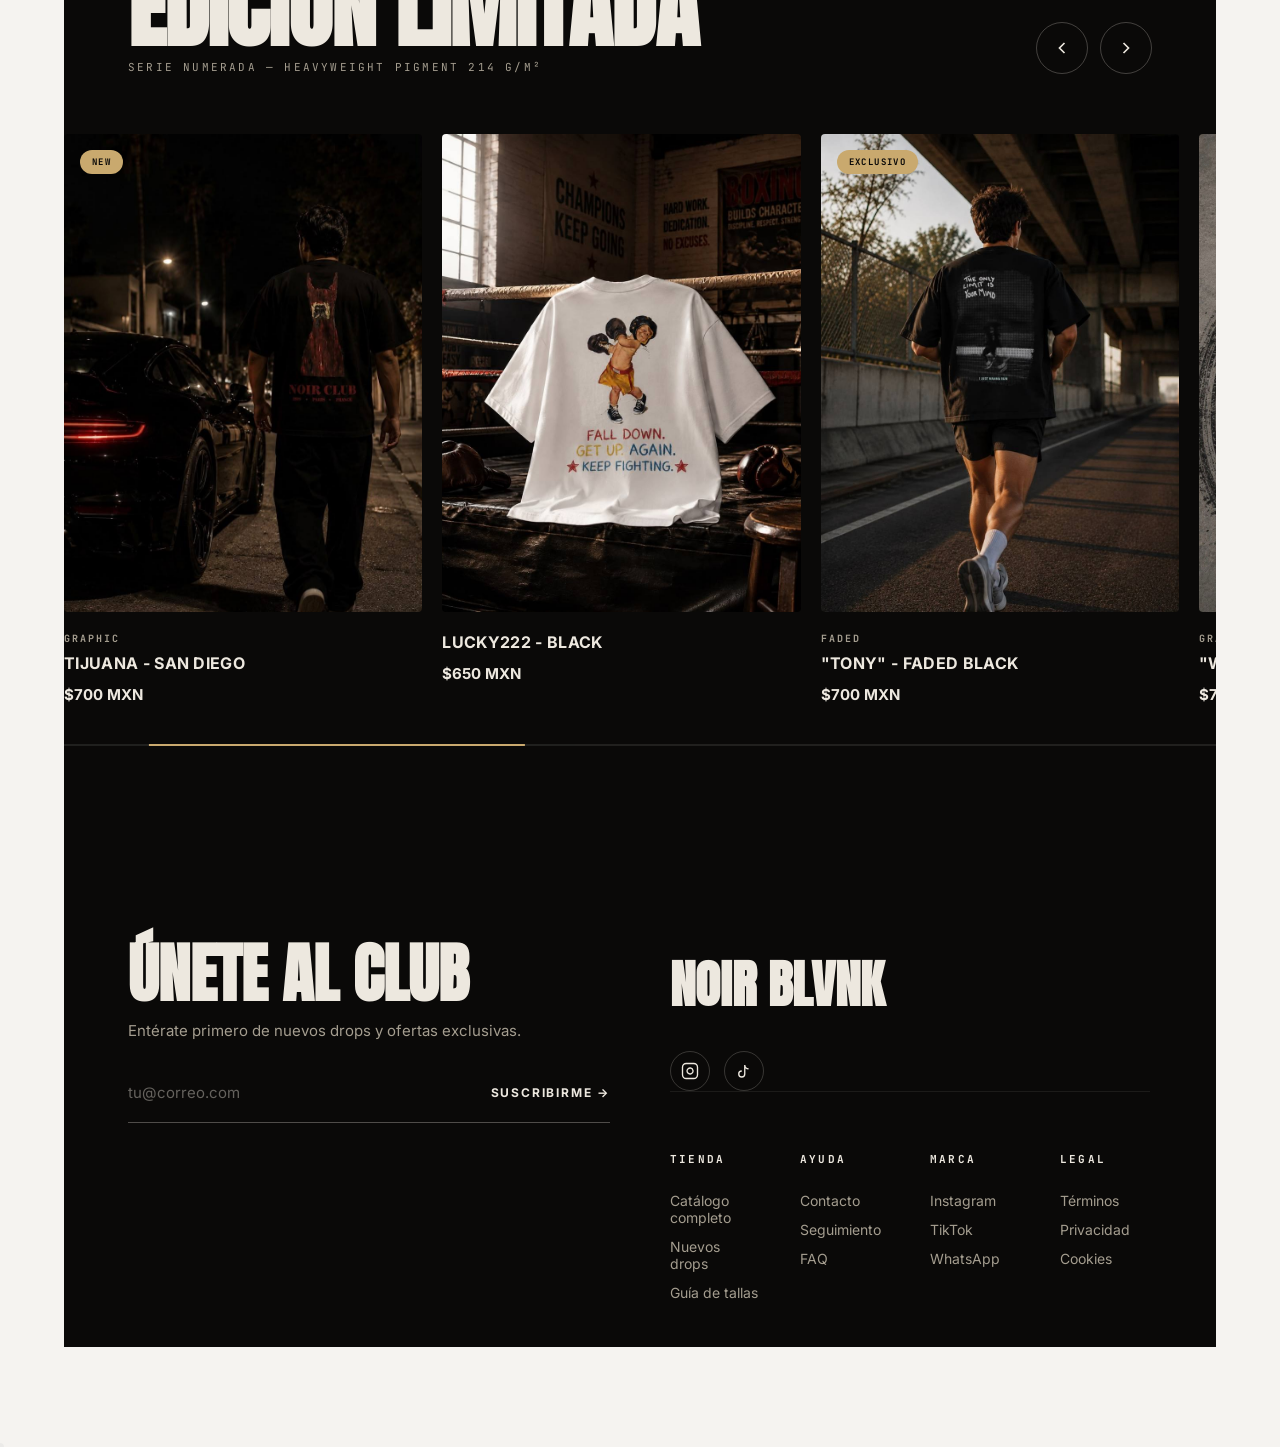
==== commit 4b2ee295: "Add files via upload" ====
--- a/index.html
+++ b/index.html
@@ -26,7 +26,7 @@
         </button>
 
         <a href="index.html" class="shop-logo" aria-label="NOIR BLVNK">
-            <img src="logo.png" alt="NOIR BLVNK">
+            <img src="img.jpg" alt="NOIR BLVNK">
         </a>
 
        <div class="shop-nav-actions">
@@ -426,37 +426,37 @@
     </a>
 </div>
 
-            <div class="shop-footer-links">
-                <div class="shop-footer-col">
-                    <h4>Tienda</h4>
-                    <a href="#">Catálogo completo</a>
-                    <a href="#">Nuevos drops</a>
-                    <a href="#">Guía de tallas</a>
-                </div>
-                <div class="shop-footer-col">
-                    <h4>Marca</h4>
-                    <a href="#">Manifiesto</a>
-                    <a href="#">Lookbook</a>
-                    <a href="#">Contacto</a>
-                </div>
-                <div class="shop-footer-col">
-                    <h4>Ayuda</h4>
-                    <a href="#">Seguimiento</a>
-                    <a href="#">FAQ</a>
-                </div>
-                <div class="shop-footer-col">
-                    <h4>Legal</h4>
-                    <a href="#">Términos</a>
-                    <a href="#">Privacidad</a>
-                    <a href="#">Cookies</a>
-                </div>
-            </div>
-
-            <div class="shop-footer-bottom">
-                <p>© 2026 NOIR BLVNK. Todos los derechos reservados.</p>
-            </div>
-        </div>
-    </footer>
+           <div class="shop-footer-links">
+
+    <div class="shop-footer-col">
+        <h4>Tienda</h4>
+        <a href="index.html#catalogo">Catálogo completo</a>
+        <a href="index.html#newdrop">Nuevos drops</a>
+        <a href="producto.html#tallas">Guía de tallas</a>
+    </div>
+
+    <div class="shop-footer-col">
+        <h4>Ayuda</h4>
+        <a href="https://wa.me/5215512345678" target="_blank" rel="noopener">Contacto</a>
+        <a href="https://wa.me/5215512345678?text=Hola,%20quiero%20seguimiento%20de%20mi%20pedido" target="_blank" rel="noopener">Seguimiento</a>
+        <a href="https://wa.me/5215512345678?text=Hola,%20tengo%20una%20duda" target="_blank" rel="noopener">FAQ</a>
+    </div>
+
+    <div class="shop-footer-col">
+        <h4>Marca</h4>
+        <a href="https://www.instagram.com/noirblvnk/" target="_blank" rel="noopener">Instagram</a>
+        <a href="https://www.tiktok.com/@noirblvnk" target="_blank" rel="noopener">TikTok</a>
+        <a href="https://wa.me/5215512345678" target="_blank" rel="noopener">WhatsApp</a>
+    </div>
+
+    <div class="shop-footer-col">
+        <h4>Legal</h4>
+        <a href="terminos.html">Términos</a>
+        <a href="privacidad.html">Privacidad</a>
+        <a href="cookies.html">Cookies</a>
+    </div>
+
+</div>
 
     <!-- ============================================
      MENÚ LATERAL
--- a/tienda.css
+++ b/tienda.css
@@ -21,9 +21,20 @@
     --ease: cubic-bezier(0.22, 1, 0.36, 1);
 }
 
-/* RESET */
-* { margin: 0; padding: 0; box-sizing: border-box; }
-html { scroll-behavior: smooth; }
+/* ========================================== */
+/* ========== RESET =========================== */
+/* ========================================== */
+
+* {
+    margin: 0;
+    padding: 0;
+    box-sizing: border-box;
+}
+
+html {
+    scroll-behavior: smooth;
+}
+
 body {
     background: var(--bg-light);
     color: var(--black);
@@ -31,11 +42,25 @@
     overflow-x: hidden;
     -webkit-font-smoothing: antialiased;
 }
-a { color: inherit; text-decoration: none; }
-img { max-width: 100%; display: block; }
-button { font-family: inherit; }
-
-/* GRAIN */
+
+a {
+    color: inherit;
+    text-decoration: none;
+}
+
+img {
+    max-width: 100%;
+    display: block;
+}
+
+button {
+    font-family: inherit;
+}
+
+/* ========================================== */
+/* ========== GRAIN =========================== */
+/* ========================================== */
+
 .grain {
     position: fixed;
     inset: 0;
@@ -46,13 +71,17 @@
     background-image: url("data:image/svg+xml,%3Csvg xmlns='http://www.w3.org/2000/svg' width='120' height='120'%3E%3Cfilter id='n'%3E%3CfeTurbulence type='fractalNoise' baseFrequency='0.9' numOctaves='2' stitchTiles='stitch'/%3E%3C/filter%3E%3Crect width='100%25' height='100%25' filter='url(%23n)'/%3E%3C/svg%3E");
 }
 
-/* NAV */
+/* ========================================== */
+/* ========== HEADER / NAV ==================== */
+/* ========================================== */
+
 .shop-nav {
     position: sticky;
     top: 0;
     z-index: 100;
-    background: var(--black);
-    color: var(--bone);
+    background: #ffffff;
+    color: #000000;
+    border-bottom: 1px solid rgba(0, 0, 0, 0.08);
 }
 
 .shop-nav-top {
@@ -63,23 +92,53 @@
     gap: 20px;
 }
 
+/* ========================================== */
+/* ========== LOGO ============================ */
+/* ========================================== */
+
 .shop-logo {
-    font-family: 'Anton', sans-serif;
-    font-size: clamp(38px, 5.5vw, 76px);
-    line-height: 0.85;
-    letter-spacing: 0.01em;
-    color: var(--bone);
-    text-align: center;
+    display: flex;
+    align-items: center;
+    justify-content: center;
+    text-decoration: none;
+    font-size: 0;
+    line-height: 0;
+    color: #000000;
     transition: letter-spacing 0.4s var(--ease);
-    white-space: nowrap;
-}
-
-.shop-logo:hover { letter-spacing: 0.04em; }
+}
+
+.shop-logo:hover {
+    letter-spacing: 0.04em;
+}
+
+.shop-logo img {
+    display: block;
+    height: clamp(50px, 7vw, 96px);
+    width: auto;
+    max-width: 260px;
+    aspect-ratio: auto;
+    object-fit: contain;
+    border-radius: 0;
+    background: transparent;
+    overflow: visible;
+    transition:
+        transform 0.3s var(--ease),
+        opacity 0.3s var(--ease);
+}
+
+.shop-logo:hover img {
+    transform: scale(1.03);
+    opacity: 0.95;
+}
+
+/* ========================================== */
+/* ========== ICONOS HEADER =================== */
+/* ========================================== */
 
 .shop-icon-btn {
     background: transparent;
     border: none;
-    color: var(--bone);
+    color: #000000;
     cursor: pointer;
     padding: 8px;
     display: flex;
@@ -90,7 +149,15 @@
     position: relative;
 }
 
-.shop-icon-btn:hover { opacity: 1; transform: translateY(-2px); }
+.shop-icon-btn svg {
+    stroke: #000000;
+    color: #000000;
+}
+
+.shop-icon-btn:hover {
+    opacity: 1;
+    transform: translateY(-2px);
+}
 
 .shop-nav-actions {
     display: flex;
@@ -99,10 +166,14 @@
     gap: 10px;
 }
 
+/* ========================================== */
+/* ========== PAÍS =========================== */
+/* ========================================== */
+
 .shop-country-btn {
     background: transparent;
     border: none;
-    color: var(--bone);
+    color: #000000;
     font-family: 'JetBrains Mono', monospace;
     font-size: 11px;
     font-weight: 700;
@@ -116,7 +187,13 @@
     transition: opacity 0.3s ease;
 }
 
-.shop-country-btn:hover { opacity: 1; }
+.shop-country-btn:hover {
+    opacity: 1;
+}
+
+/* ========================================== */
+/* ========== CARRITO BADGE =================== */
+/* ========================================== */
 
 .shop-cart-badge {
     position: absolute;
@@ -134,18 +211,23 @@
     align-items: center;
     justify-content: center;
     padding: 0 4px;
-    border: 2px solid var(--black);
+    border: 2px solid #ffffff;
     transition: transform 0.2s ease;
 }
+
+/* ========================================== */
+/* ========== NAV INFERIOR ==================== */
+/* ========================================== */
 
 .shop-nav-bottom {
     display: flex;
     align-items: center;
     justify-content: center;
-    gap: 60px;              /* ← antes 36px, ahora 60px */
+    gap: 60px;
     padding: 16px 5vw 20px;
-    border-top: 1px solid rgba(255, 255, 255, 0.04);
+    border-top: 1px solid rgba(0, 0, 0, 0.06);
     flex-wrap: wrap;
+    background: #ffffff;
 }
 
 .shop-nav-bottom a {
@@ -154,8 +236,8 @@
     font-weight: 700;
     letter-spacing: 0.18em;
     text-transform: uppercase;
-    color: var(--bone);
-    opacity: 0.55;
+    color: #000000;
+    opacity: 0.6;
     position: relative;
     padding: 4px 0;
     transition: all 0.3s var(--ease);
@@ -168,17 +250,24 @@
     left: 0;
     width: 0;
     height: 1px;
-    background: var(--bone);
+    background: #000000;
     transition: width 0.35s var(--ease);
 }
 
 .shop-nav-bottom a:hover,
-.shop-nav-bottom a.active { opacity: 1; }
+.shop-nav-bottom a.active {
+    opacity: 1;
+}
 
 .shop-nav-bottom a.active::after,
-.shop-nav-bottom a:hover::after { width: 100%; }
-
-/* BANNER MARQUEE */
+.shop-nav-bottom a:hover::after {
+    width: 100%;
+}
+
+/* ========================================== */
+/* ========== BANNER MARQUEE ================== */
+/* ========================================== */
+
 .shop-banner {
     background: var(--red-bright);
     color: #fff;
@@ -190,7 +279,7 @@
     display: flex;
     gap: 40px;
     white-space: nowrap;
-    animation: marquee 40s linear infinite;   /* ← antes era 30s */
+    animation: marquee 40s linear infinite;
     font-family: 'JetBrains Mono', monospace;
     font-size: 11px;
     font-weight: 700;
@@ -198,15 +287,28 @@
     text-transform: uppercase;
 }
 
-.shop-banner-track span { flex-shrink: 0; }
-.shop-banner-dot { opacity: 0.6; }
+.shop-banner-track span {
+    flex-shrink: 0;
+}
+
+.shop-banner-dot {
+    opacity: 0.6;
+}
 
 @keyframes marquee {
-    0%   { transform: translateX(0); }
-    100% { transform: translateX(-50%); }
-}
-
-/* HERO */
+    0% {
+        transform: translateX(0);
+    }
+
+    100% {
+        transform: translateX(-50%);
+    }
+}
+
+/* ========================================== */
+/* ========== HERO ============================ */
+/* ========================================== */
+
 .shop-hero {
     display: grid;
     grid-template-columns: 1fr auto;
@@ -217,7 +319,9 @@
     border-bottom: 1px solid var(--hair-light);
 }
 
-.shop-hero-inner { max-width: 900px; }
+.shop-hero-inner {
+    max-width: 900px;
+}
 
 .shop-hero-tag {
     display: inline-block;
@@ -251,7 +355,11 @@
     margin-bottom: 40px;
 }
 
-.shop-hero-actions { display: flex; gap: 14px; flex-wrap: wrap; }
+.shop-hero-actions {
+    display: flex;
+    gap: 14px;
+    flex-wrap: wrap;
+}
 
 .btn-primary,
 .btn-ghost {
@@ -287,9 +395,19 @@
     z-index: 0;
 }
 
-.btn-primary span { position: relative; z-index: 1; }
-.btn-primary:hover::before { transform: translateY(0); }
-.btn-primary:hover { border-color: var(--red-bright); color: #fff; }
+.btn-primary span {
+    position: relative;
+    z-index: 1;
+}
+
+.btn-primary:hover::before {
+    transform: translateY(0);
+}
+
+.btn-primary:hover {
+    border-color: var(--red-bright);
+    color: #fff;
+}
 
 .btn-ghost {
     background: transparent;
@@ -318,13 +436,19 @@
     padding-bottom: 40px;
 }
 
-/* CATÁLOGO */
+/* ========================================== */
+/* ========== CATÁLOGO ======================== */
+/* ========================================== */
+
 .shop-main {
     background: var(--bg-light);
     padding: 80px 5vw 100px;
 }
 
-.shop-container { max-width: 1400px; margin: 0 auto; }
+.shop-container {
+    max-width: 1400px;
+    margin: 0 auto;
+}
 
 .shop-section-head {
     display: flex;
@@ -375,17 +499,19 @@
     border-color: var(--red-bright);
 }
 
+/* ========================================== */
+/* ========== FILTROS ========================= */
+/* ========================================== */
+
 .shop-filters {
     display: flex;
-    justify-content: flex-end;    /* ← antes era space-between */
+    justify-content: flex-end;
     align-items: center;
     gap: 24px;
     margin-bottom: 40px;
     flex-wrap: wrap;
 }
 
-
-
 .shop-filters-right {
     display: flex;
     align-items: center;
@@ -393,7 +519,11 @@
     flex-wrap: wrap;
 }
 
-.shop-sort { display: flex; align-items: center; gap: 10px; }
+.shop-sort {
+    display: flex;
+    align-items: center;
+    gap: 10px;
+}
 
 .shop-sort span {
     font-family: 'JetBrains Mono', monospace;
@@ -416,7 +546,9 @@
     outline: none;
 }
 
-.shop-sort select:hover { color: var(--red-bright); }
+.shop-sort select:hover {
+    color: var(--red-bright);
+}
 
 .shop-count {
     font-family: 'JetBrains Mono', monospace;
@@ -427,7 +559,10 @@
     color: var(--grey);
 }
 
-/* GRID */
+/* ========================================== */
+/* ========== GRID ============================ */
+/* ========================================== */
+
 .shop-grid {
     display: grid;
     grid-template-columns: repeat(4, 1fr);
@@ -441,24 +576,52 @@
     animation: cardFadeIn 0.8s var(--ease) forwards;
 }
 
-.shop-card:nth-child(1) { animation-delay: 0.05s; }
-.shop-card:nth-child(2) { animation-delay: 0.10s; }
-.shop-card:nth-child(3) { animation-delay: 0.15s; }
-.shop-card:nth-child(4) { animation-delay: 0.20s; }
-.shop-card:nth-child(5) { animation-delay: 0.25s; }
-.shop-card:nth-child(6) { animation-delay: 0.30s; }
-.shop-card:nth-child(7) { animation-delay: 0.35s; }
-.shop-card:nth-child(8) { animation-delay: 0.40s; }
+.shop-card:nth-child(1) {
+    animation-delay: 0.05s;
+}
+
+.shop-card:nth-child(2) {
+    animation-delay: 0.10s;
+}
+
+.shop-card:nth-child(3) {
+    animation-delay: 0.15s;
+}
+
+.shop-card:nth-child(4) {
+    animation-delay: 0.20s;
+}
+
+.shop-card:nth-child(5) {
+    animation-delay: 0.25s;
+}
+
+.shop-card:nth-child(6) {
+    animation-delay: 0.30s;
+}
+
+.shop-card:nth-child(7) {
+    animation-delay: 0.35s;
+}
+
+.shop-card:nth-child(8) {
+    animation-delay: 0.40s;
+}
 
 @keyframes cardFadeIn {
-    to { opacity: 1; transform: translateY(0); }
-}
-
-.shop-card-link { display: block; }
+    to {
+        opacity: 1;
+        transform: translateY(0);
+    }
+}
+
+.shop-card-link {
+    display: block;
+}
 
 .shop-card-image {
     position: relative;
-    aspect-ratio: 1/1.2;
+    aspect-ratio: 1 / 1.2;
     overflow: hidden;
     background: var(--bg-light-2);
     border-radius: 4px;
@@ -473,7 +636,9 @@
     transition: transform 1s var(--ease);
 }
 
-.shop-card:hover .shop-card-image img { transform: scale(1.08); }
+.shop-card:hover .shop-card-image img {
+    transform: scale(1.08);
+}
 
 .shop-card-badge {
     position: absolute;
@@ -492,9 +657,18 @@
     z-index: 2;
 }
 
-.shop-card-badge--sale { background: var(--red-bright); }
-.shop-card-badge--new { background: var(--green); }
-.shop-card-badge--exclusive { background: var(--gold); color: var(--black); }
+.shop-card-badge--sale {
+    background: var(--red-bright);
+}
+
+.shop-card-badge--new {
+    background: var(--green);
+}
+
+.shop-card-badge--exclusive {
+    background: var(--gold);
+    color: var(--black);
+}
 
 .shop-card-fav {
     position: absolute;
@@ -518,14 +692,29 @@
     font-size: 15px;
 }
 
-.shop-card:hover .shop-card-fav { opacity: 1; transform: translateY(0); }
-.shop-card-fav:hover { transform: scale(1.1); }
-.shop-card-fav.active { color: var(--red-bright); opacity: 1; transform: translateY(0); }
+.shop-card:hover .shop-card-fav {
+    opacity: 1;
+    transform: translateY(0);
+}
+
+.shop-card-fav:hover {
+    transform: scale(1.1);
+}
+
+.shop-card-fav.active {
+    color: var(--red-bright);
+    opacity: 1;
+    transform: translateY(0);
+}
 
 .shop-card-hover {
     position: absolute;
     inset: 0;
-    background: linear-gradient(to top, rgba(10, 9, 8, 0.55), transparent 60%);
+    background: linear-gradient(
+        to top,
+        rgba(10, 9, 8, 0.55),
+        transparent 60%
+    );
     display: flex;
     align-items: flex-end;
     justify-content: center;
@@ -535,7 +724,9 @@
     z-index: 3;
 }
 
-.shop-card:hover .shop-card-hover { opacity: 1; }
+.shop-card:hover .shop-card-hover {
+    opacity: 1;
+}
 
 .shop-card-hover span {
     font-family: 'Inter', sans-serif;
@@ -552,9 +743,13 @@
     cursor: pointer;
 }
 
-.shop-card:hover .shop-card-hover span { transform: translateY(0); }
-
-.shop-card-info { padding: 0 2px; }
+.shop-card:hover .shop-card-hover span {
+    transform: translateY(0);
+}
+
+.shop-card-info {
+    padding: 0 2px;
+}
 
 .shop-card-title {
     font-family: 'Inter', sans-serif;
@@ -582,7 +777,9 @@
     color: var(--black);
 }
 
-.shop-card-price--sale { color: var(--red-bright); }
+.shop-card-price--sale {
+    color: var(--red-bright);
+}
 
 .shop-card-price-old {
     font-family: 'Inter', sans-serif;
@@ -600,9 +797,10 @@
     margin: 0;
 }
 
-
-
-/* CARRUSEL */
+/* ========================================== */
+/* ========== CARRUSEL ======================== */
+/* ========================================== */
+
 .shop-carousel-section {
     background: var(--black);
     color: var(--bone);
@@ -621,8 +819,13 @@
     flex-wrap: wrap;
 }
 
-.shop-carousel-section .shop-section-eyebrow { color: var(--gold); }
-.shop-carousel-section .shop-section-title { color: var(--bone); }
+.shop-carousel-section .shop-section-eyebrow {
+    color: var(--gold);
+}
+
+.shop-carousel-section .shop-section-title {
+    color: var(--bone);
+}
 
 .shop-carousel-sub {
     font-family: 'JetBrains Mono', monospace;
@@ -633,7 +836,10 @@
     margin-top: 14px;
 }
 
-.shop-carousel-controls { display: flex; gap: 12px; }
+.shop-carousel-controls {
+    display: flex;
+    gap: 12px;
+}
 
 .carousel-btn {
     width: 52px;
@@ -656,7 +862,11 @@
     transform: scale(1.05);
 }
 
-.carousel-btn:disabled { opacity: 0.25; cursor: not-allowed; pointer-events: none; }
+.carousel-btn:disabled {
+    opacity: 0.25;
+    cursor: not-allowed;
+    pointer-events: none;
+}
 
 .shop-carousel-track {
     display: flex;
@@ -669,7 +879,9 @@
     -ms-overflow-style: none;
 }
 
-.shop-carousel-track::-webkit-scrollbar { display: none; }
+.shop-carousel-track::-webkit-scrollbar {
+    display: none;
+}
 
 .carousel-card {
     flex: 0 0 clamp(260px, 28vw, 380px);
@@ -678,11 +890,13 @@
     transition: transform 0.5s var(--ease);
 }
 
-.carousel-card:hover { transform: translateY(-6px); }
+.carousel-card:hover {
+    transform: translateY(-6px);
+}
 
 .carousel-card-image {
     position: relative;
-    aspect-ratio: 3/4;
+    aspect-ratio: 3 / 4;
     overflow: hidden;
     border-radius: 4px;
     background: var(--black-3);
@@ -696,7 +910,9 @@
     transition: transform 1.1s var(--ease);
 }
 
-.carousel-card:hover .carousel-card-image img { transform: scale(1.06); }
+.carousel-card:hover .carousel-card-image img {
+    transform: scale(1.06);
+}
 
 .carousel-card-badge {
     position: absolute;
@@ -757,10 +973,15 @@
     height: 100%;
     background: var(--gold);
     width: 20%;
-    transition: width 0.3s var(--ease), transform 0.3s var(--ease);
-}
-
-/* FOOTER */
+    transition:
+        width 0.3s var(--ease),
+        transform 0.3s var(--ease);
+}
+
+/* ========================================== */
+/* ========== FOOTER ========================== */
+/* ========================================== */
+
 .shop-footer {
     background: var(--black);
     color: var(--bone);
@@ -775,7 +996,9 @@
     gap: 80px 60px;
 }
 
-.shop-footer-newsletter { max-width: 520px; }
+.shop-footer-newsletter {
+    max-width: 520px;
+}
 
 .shop-footer-title {
     font-family: 'Anton', sans-serif;
@@ -800,7 +1023,9 @@
     transition: border-color 0.3s ease;
 }
 
-.shop-footer-form:focus-within { border-color: var(--bone); }
+.shop-footer-form:focus-within {
+    border-color: var(--bone);
+}
 
 .shop-footer-form input {
     flex: 1;
@@ -813,7 +1038,9 @@
     padding: 12px 0;
 }
 
-.shop-footer-form input::placeholder { color: rgba(237, 232, 223, 0.4); }
+.shop-footer-form input::placeholder {
+    color: rgba(237, 232, 223, 0.4);
+}
 
 .shop-footer-form button {
     background: transparent;
@@ -830,9 +1057,14 @@
     white-space: nowrap;
 }
 
-.shop-footer-form button:hover { color: var(--gold); letter-spacing: 0.2em; }
-
-.shop-footer-brand { max-width: 480px; }
+.shop-footer-form button:hover {
+    color: var(--gold);
+    letter-spacing: 0.2em;
+}
+
+.shop-footer-brand {
+    max-width: 480px;
+}
 
 .shop-footer-logo {
     font-family: 'Anton', sans-serif;
@@ -850,7 +1082,10 @@
     max-width: 420px;
 }
 
-.shop-footer-social { display: flex; gap: 14px; }
+.shop-footer-social {
+    display: flex;
+    gap: 14px;
+}
 
 .shop-footer-social a {
     width: 40px;
@@ -898,7 +1133,10 @@
     transition: all 0.3s ease;
 }
 
-.shop-footer-col a:hover { color: var(--bone); transform: translateX(4px); }
+.shop-footer-col a:hover {
+    color: var(--bone);
+    transform: translateX(4px);
+}
 
 .shop-footer-bottom {
     grid-column: 1 / -1;
@@ -916,7 +1154,10 @@
     text-align: center;
 }
 
-/* TOAST */
+/* ========================================== */
+/* ========== TOAST ========================== */
+/* ========================================== */
+
 .nb-toast {
     position: fixed;
     bottom: 30px;
@@ -942,11 +1183,22 @@
     transform: translateX(-50%) translateY(0);
 }
 
-.nb-toast--success { border-left: 3px solid var(--green); }
-.nb-toast--error { border-left: 3px solid var(--red-bright); }
-.nb-toast--info { border-left: 3px solid var(--gold); }
-
-/* MODAL */
+.nb-toast--success {
+    border-left: 3px solid var(--green);
+}
+
+.nb-toast--error {
+    border-left: 3px solid var(--red-bright);
+}
+
+.nb-toast--info {
+    border-left: 3px solid var(--gold);
+}
+
+/* ========================================== */
+/* ========== MODAL ========================== */
+/* ========================================== */
+
 .nb-modal {
     position: fixed;
     inset: 0;
@@ -962,7 +1214,10 @@
     z-index: 1500;
 }
 
-.nb-modal.is-open { opacity: 1; pointer-events: auto; }
+.nb-modal.is-open {
+    opacity: 1;
+    pointer-events: auto;
+}
 
 .nb-modal-inner {
     background: var(--bg-light);
@@ -975,7 +1230,9 @@
     transition: transform 0.4s var(--ease);
 }
 
-.nb-modal.is-open .nb-modal-inner { transform: translateY(0); }
+.nb-modal.is-open .nb-modal-inner {
+    transform: translateY(0);
+}
 
 .nb-modal-close {
     position: absolute;
@@ -1032,7 +1289,9 @@
 }
 
 .nb-modal-input:focus,
-.nb-modal-form input:focus { border-color: var(--black); }
+.nb-modal-form input:focus {
+    border-color: var(--black);
+}
 
 .nb-modal-btn {
     width: 100%;
@@ -1051,8 +1310,14 @@
     margin-top: 8px;
 }
 
-.nb-modal-btn:hover { background: var(--red-bright); }
-.nb-modal-form { display: flex; flex-direction: column; }
+.nb-modal-btn:hover {
+    background: var(--red-bright);
+}
+
+.nb-modal-form {
+    display: flex;
+    flex-direction: column;
+}
 
 .nb-modal-foot {
     font-size: 13px;
@@ -1061,9 +1326,17 @@
     text-align: center;
 }
 
-.nb-modal-foot a { color: var(--black); font-weight: 600; text-decoration: underline; }
-
-.nb-search-results { margin-top: 20px; max-height: 400px; overflow-y: auto; }
+.nb-modal-foot a {
+    color: var(--black);
+    font-weight: 600;
+    text-decoration: underline;
+}
+
+.nb-search-results {
+    margin-top: 20px;
+    max-height: 400px;
+    overflow-y: auto;
+}
 
 .nb-search-hint {
     font-size: 13px;
@@ -1081,7 +1354,9 @@
     transition: background 0.2s ease;
 }
 
-.nb-search-item:hover { background: var(--bg-light-2); }
+.nb-search-item:hover {
+    background: var(--bg-light-2);
+}
 
 .nb-search-item img {
     width: 56px;
@@ -1098,9 +1373,15 @@
     color: var(--black);
 }
 
-.nb-search-item span { font-size: 12px; color: var(--grey); }
-
-/* COUNTRY MENU */
+.nb-search-item span {
+    font-size: 12px;
+    color: var(--grey);
+}
+
+/* ========================================== */
+/* ========== COUNTRY MENU =================== */
+/* ========================================== */
+
 .nb-country-menu {
     position: absolute;
     top: 100%;
@@ -1117,7 +1398,9 @@
     box-shadow: 0 20px 50px rgba(0, 0, 0, 0.3);
 }
 
-.nb-country-menu.is-open { display: flex; }
+.nb-country-menu.is-open {
+    display: flex;
+}
 
 .nb-country-menu button {
     background: transparent;
@@ -1134,7 +1417,9 @@
     transition: background 0.2s ease;
 }
 
-.nb-country-menu button:hover { background: rgba(237, 232, 223, 0.08); }
+.nb-country-menu button:hover {
+    background: rgba(237, 232, 223, 0.08);
+}
 
 .nb-country-menu button span {
     font-family: 'JetBrains Mono', monospace;
@@ -1142,7 +1427,10 @@
     opacity: 0.5;
 }
 
-/* CART DRAWER */
+/* ========================================== */
+/* ========== CART DRAWER ==================== */
+/* ========================================== */
+
 .nb-cart-overlay {
     position: fixed;
     inset: 0;
@@ -1154,7 +1442,10 @@
     z-index: 1400;
 }
 
-.nb-cart-overlay.is-open { opacity: 1; pointer-events: auto; }
+.nb-cart-overlay.is-open {
+    opacity: 1;
+    pointer-events: auto;
+}
 
 .nb-cart-drawer {
     position: fixed;
@@ -1172,7 +1463,9 @@
     box-shadow: -20px 0 60px rgba(0, 0, 0, 0.2);
 }
 
-.nb-cart-drawer.is-open { transform: translateX(0); }
+.nb-cart-drawer.is-open {
+    transform: translateX(0);
+}
 
 .nb-cart-header {
     display: flex;
@@ -1214,9 +1507,16 @@
     border-color: var(--black);
 }
 
-.nb-cart-body { flex: 1; overflow-y: auto; padding: 20px 30px; }
-
-.nb-cart-empty { text-align: center; padding: 60px 20px; }
+.nb-cart-body {
+    flex: 1;
+    overflow-y: auto;
+    padding: 20px 30px;
+}
+
+.nb-cart-empty {
+    text-align: center;
+    padding: 60px 20px;
+}
 
 .nb-cart-empty-icon {
     display: block;
@@ -1246,7 +1546,9 @@
     transition: background 0.3s ease;
 }
 
-.nb-cart-empty-cta:hover { background: var(--red-bright); }
+.nb-cart-empty-cta:hover {
+    background: var(--red-bright);
+}
 
 .nb-cart-item {
     display: grid;
@@ -1265,7 +1567,11 @@
     background: var(--bg-light-2);
 }
 
-.nb-cart-item-image img { width: 100%; height: 100%; object-fit: cover; }
+.nb-cart-item-image img {
+    width: 100%;
+    height: 100%;
+    object-fit: cover;
+}
 
 .nb-cart-item-info h4 {
     font-family: 'Inter', sans-serif;
@@ -1305,7 +1611,9 @@
     transition: color 0.2s ease;
 }
 
-.nb-cart-item-qty button:hover { color: var(--red-bright); }
+.nb-cart-item-qty button:hover {
+    color: var(--red-bright);
+}
 
 .nb-cart-item-qty span {
     font-family: 'JetBrains Mono', monospace;
@@ -1388,102 +1696,8 @@
     transition: color 0.3s ease;
 }
 
-.nb-cart-clear:hover { color: var(--red-bright); }
-
-/* RESPONSIVE */
-@media (max-width: 1100px) {
-    .shop-grid { grid-template-columns: repeat(3, 1fr); }
-}
-
-@media (max-width: 900px) {
-    .shop-hero { grid-template-columns: 1fr; padding: 70px 5vw 60px; }
-    .shop-hero-side {
-        writing-mode: horizontal-tb;
-        transform: none;
-        flex-direction: row;
-        gap: 20px;
-        padding-bottom: 0;
-        justify-content: flex-start;
-        flex-wrap: wrap;
-    }
-    .shop-footer { padding: 70px 5vw 30px; }
-    .shop-footer-container { grid-template-columns: 1fr; gap: 60px; }
-    .shop-footer-newsletter, .shop-footer-brand { max-width: 100%; }
-    .shop-footer-links { grid-template-columns: repeat(2, 1fr); padding-top: 40px; }
-}
-
-@media (max-width: 768px) {
-    .shop-nav-top { padding: 16px 5vw; }
-    .shop-logo { font-size: 36px; }
-    .shop-nav-bottom {
-        gap: 18px;
-        padding: 12px 5vw 16px;
-        overflow-x: auto;
-        justify-content: flex-start;
-        flex-wrap: nowrap;
-        -webkit-overflow-scrolling: touch;
-    }
-    .shop-nav-bottom a { font-size: 10px; white-space: nowrap; }
-    .shop-main { padding: 50px 5vw 70px; }
-    .shop-grid { grid-template-columns: repeat(2, 1fr); gap: 30px 16px; }
-    .carousel-card { flex: 0 0 75vw; }
-    .carousel-btn { width: 44px; height: 44px; }
-    .shop-hero-title { font-size: 72px; }
-}
-
-@media (max-width: 480px) {
-    .shop-grid { grid-template-columns: 1fr; gap: 30px; }
-    .shop-hero-title { font-size: 56px; }
-    .shop-footer { padding: 60px 5vw 30px; }
-    .shop-footer-title { font-size: 36px; }
-    .shop-footer-logo { font-size: 32px; }
-    .shop-footer-links { grid-template-columns: 1fr; }
-    .carousel-card { flex: 0 0 82vw; }
-    .nb-cart-drawer { max-width: 100%; }
-    .nb-modal-inner { padding: 30px 22px; }
-    .nb-modal-title { font-size: 32px; }
-}
-
-/* ACCESIBILIDAD */
-@media (prefers-reduced-motion: reduce) {
-    *, *::before, *::after {
-        animation-duration: 0.01ms !important;
-        transition-duration: 0.01ms !important;
-    }
-}
-
-.shop-icon-btn:focus-visible,
-.chip:focus-visible,
-.shop-page-btn:focus-visible,
-.shop-card-fav:focus-visible {
-    outline: 2px solid var(--red-bright);
-    outline-offset: 3px;
-}
-
-.shop-logo {
-    display: flex;
-    align-items: center;
-    justify-content: center;
-    text-decoration: none;
-    font-size: 0;
-    line-height: 0;
-}
-
-.shop-logo img {
-    display: block;
-    height: clamp(50px, 7vw, 96px);
-    width: auto;
-    aspect-ratio: 1 / 1;         /* fuerza cuadrado */
-    object-fit: cover;            /* recorta al centro */
-    border-radius: 50%;           /* hace círculo perfecto */
-    background: #fff;             /* fondo blanco para rellenar */
-    overflow: hidden;
-    transition: transform 0.3s var(--ease), opacity 0.3s var(--ease);
-}
-
-.shop-logo:hover img {
-    transform: scale(1.05);
-    opacity: 0.95;
+.nb-cart-clear:hover {
+    color: var(--red-bright);
 }
 
 /* ========================================== */
@@ -1527,7 +1741,10 @@
     transform: translateX(0);
 }
 
-/* Header del menú */
+/* ========================================== */
+/* ========== HEADER DEL MENÚ ================ */
+/* ========================================== */
+
 .nb-menu-header {
     display: flex;
     justify-content: space-between;
@@ -1563,7 +1780,10 @@
     border-color: var(--bone);
 }
 
-/* Navegación dentro del menú */
+/* ========================================== */
+/* ========== NAVEGACIÓN MENÚ ================ */
+/* ========================================== */
+
 .nb-menu-nav {
     flex: 1;
     padding: 40px 30px;
@@ -1608,7 +1828,10 @@
     width: 20px;
 }
 
-/* Footer del menú */
+/* ========================================== */
+/* ========== FOOTER MENÚ ==================== */
+/* ========================================== */
+
 .nb-menu-footer {
     display: flex;
     gap: 24px;
@@ -1631,8 +1854,196 @@
     color: var(--bone);
 }
 
-/* Responsive */
+/* ========================================== */
+/* ========== CURSOR ========================= */
+/* ========================================== */
+
+.cursor-dot {
+    position: fixed;
+    width: 8px;
+    height: 8px;
+    border-radius: 50%;
+    background: var(--black);
+    pointer-events: none;
+    z-index: 9999;
+    transform: translate(-50%, -50%);
+    transition:
+        width 0.3s ease,
+        height 0.3s ease,
+        background 0.3s ease;
+    mix-blend-mode: difference;
+}
+
+.cursor-dot.is-hover {
+    width: 40px;
+    height: 40px;
+    background: var(--red-bright);
+}
+
+/* ========================================== */
+/* ========== RESPONSIVE ===================== */
+/* ========================================== */
+
+@media (max-width: 1100px) {
+
+    .shop-grid {
+        grid-template-columns: repeat(3, 1fr);
+    }
+}
+
+@media (max-width: 900px) {
+
+    .shop-hero {
+        grid-template-columns: 1fr;
+        padding: 70px 5vw 60px;
+    }
+
+    .shop-hero-side {
+        writing-mode: horizontal-tb;
+        transform: none;
+        flex-direction: row;
+        gap: 20px;
+        padding-bottom: 0;
+        justify-content: flex-start;
+        flex-wrap: wrap;
+    }
+
+    .shop-footer {
+        padding: 70px 5vw 30px;
+    }
+
+    .shop-footer-container {
+        grid-template-columns: 1fr;
+        gap: 60px;
+    }
+
+    .shop-footer-newsletter,
+    .shop-footer-brand {
+        max-width: 100%;
+    }
+
+    .shop-footer-links {
+        grid-template-columns: repeat(2, 1fr);
+        padding-top: 40px;
+    }
+}
+
+@media (max-width: 768px) {
+
+    .shop-nav-top {
+        padding: 16px 5vw;
+    }
+
+    .shop-logo img {
+        height: 52px;
+        max-width: 180px;
+    }
+
+    .shop-nav-bottom {
+        gap: 18px;
+        padding: 12px 5vw 16px;
+        overflow-x: auto;
+        justify-content: flex-start;
+        flex-wrap: nowrap;
+        -webkit-overflow-scrolling: touch;
+    }
+
+    .shop-nav-bottom a {
+        font-size: 10px;
+        white-space: nowrap;
+    }
+
+    .shop-main {
+        padding: 50px 5vw 70px;
+    }
+
+    .shop-grid {
+        grid-template-columns: repeat(2, 1fr);
+        gap: 30px 16px;
+    }
+
+    .carousel-card {
+        flex: 0 0 75vw;
+    }
+
+    .carousel-btn {
+        width: 44px;
+        height: 44px;
+    }
+
+    .shop-hero-title {
+        font-size: 72px;
+    }
+
+    /* En móvil el favorito permanece visible */
+    .shop-card-fav {
+        opacity: 1;
+        transform: translateY(0);
+    }
+
+    /* En móvil se elimina el overlay de añadir rápido */
+    .shop-card-hover {
+        opacity: 0;
+        pointer-events: none;
+    }
+
+    .shop-card-link {
+        pointer-events: auto;
+    }
+}
+
 @media (max-width: 480px) {
+
+    .shop-nav-top {
+        padding: 14px 4vw;
+    }
+
+    .shop-logo img {
+        height: 44px;
+        max-width: 150px;
+    }
+
+    .shop-grid {
+        grid-template-columns: 1fr;
+        gap: 30px;
+    }
+
+    .shop-hero-title {
+        font-size: 56px;
+    }
+
+    .shop-footer {
+        padding: 60px 5vw 30px;
+    }
+
+    .shop-footer-title {
+        font-size: 36px;
+    }
+
+    .shop-footer-logo {
+        font-size: 32px;
+    }
+
+    .shop-footer-links {
+        grid-template-columns: 1fr;
+    }
+
+    .carousel-card {
+        flex: 0 0 82vw;
+    }
+
+    .nb-cart-drawer {
+        max-width: 100%;
+    }
+
+    .nb-modal-inner {
+        padding: 30px 22px;
+    }
+
+    .nb-modal-title {
+        font-size: 32px;
+    }
+
     .nb-menu {
         max-width: 100%;
     }
@@ -1640,4 +2051,26 @@
     .nb-menu-link {
         font-size: 32px;
     }
+}
+
+/* ========================================== */
+/* ========== ACCESIBILIDAD ================== */
+/* ========================================== */
+
+@media (prefers-reduced-motion: reduce) {
+
+    *,
+    *::before,
+    *::after {
+        animation-duration: 0.01ms !important;
+        transition-duration: 0.01ms !important;
+    }
+}
+
+.shop-icon-btn:focus-visible,
+.chip:focus-visible,
+.shop-page-btn:focus-visible,
+.shop-card-fav:focus-visible {
+    outline: 2px solid var(--red-bright);
+    outline-offset: 3px;
 }
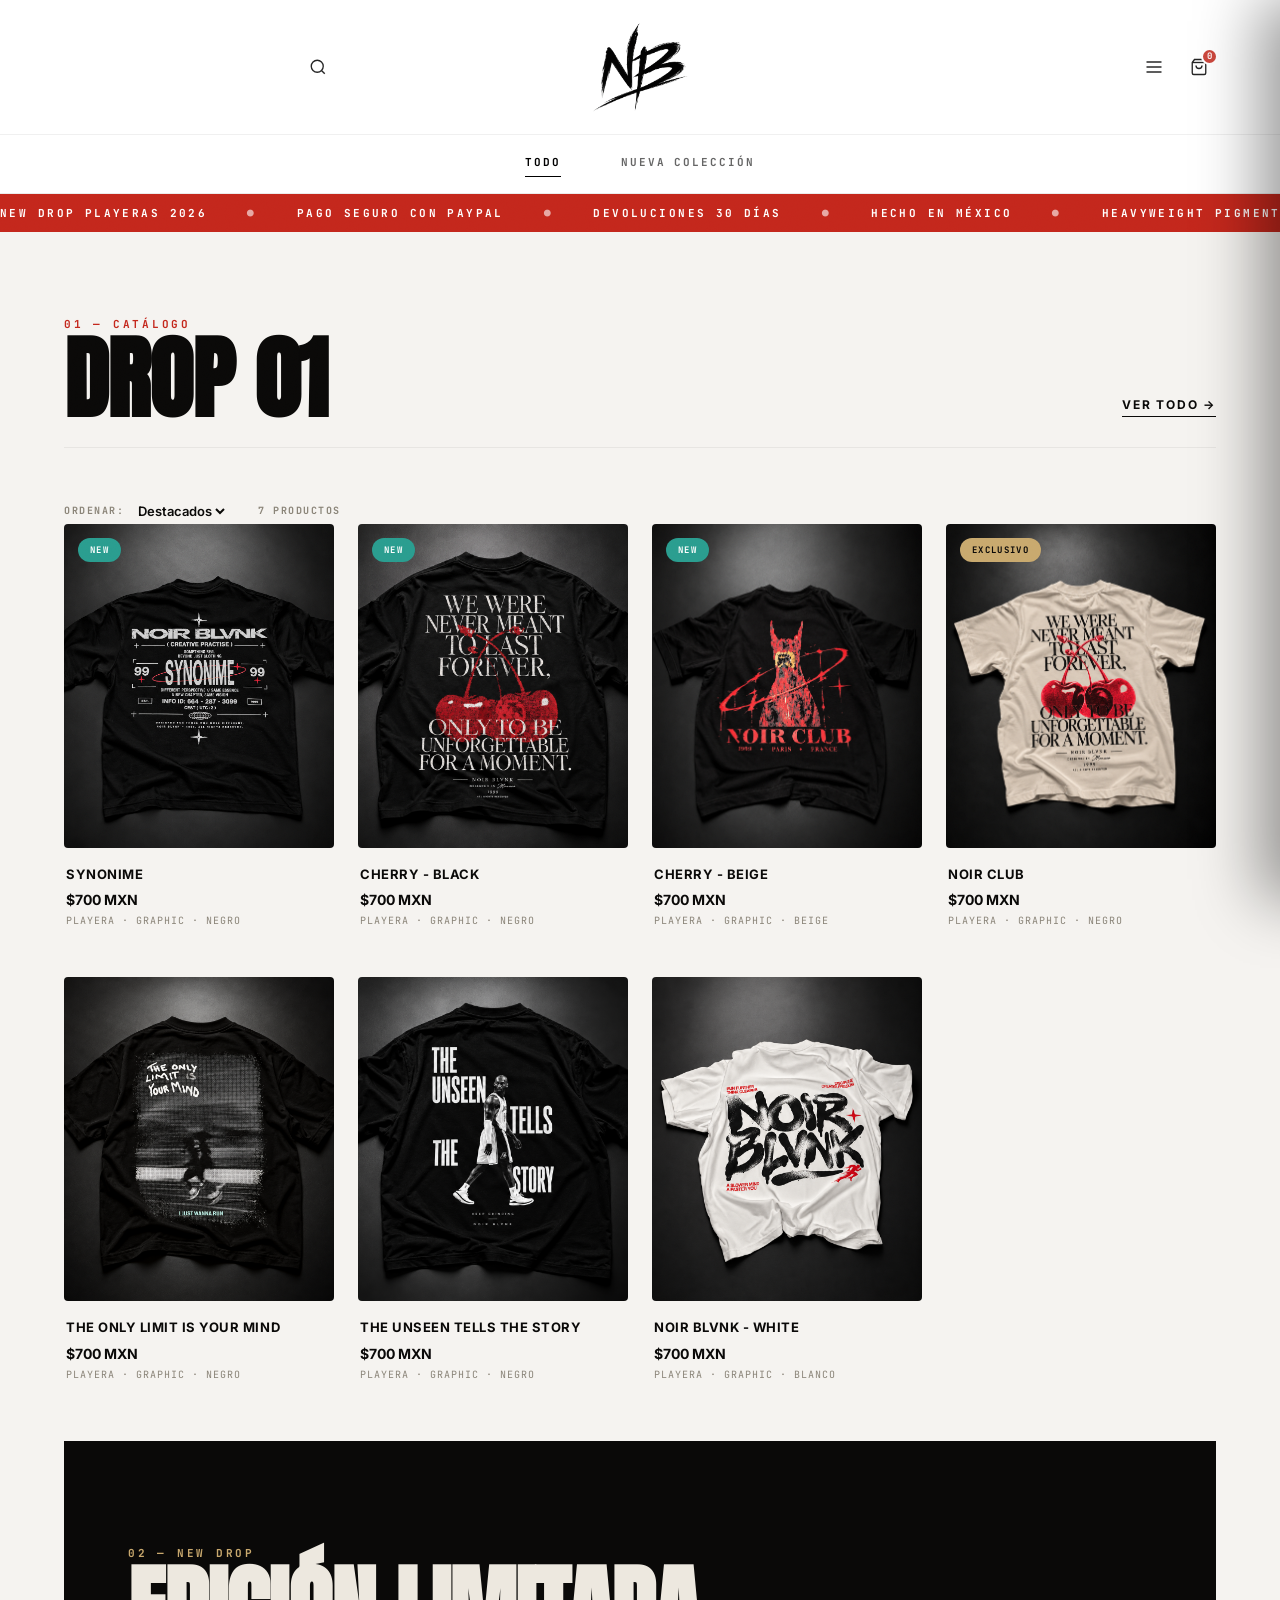
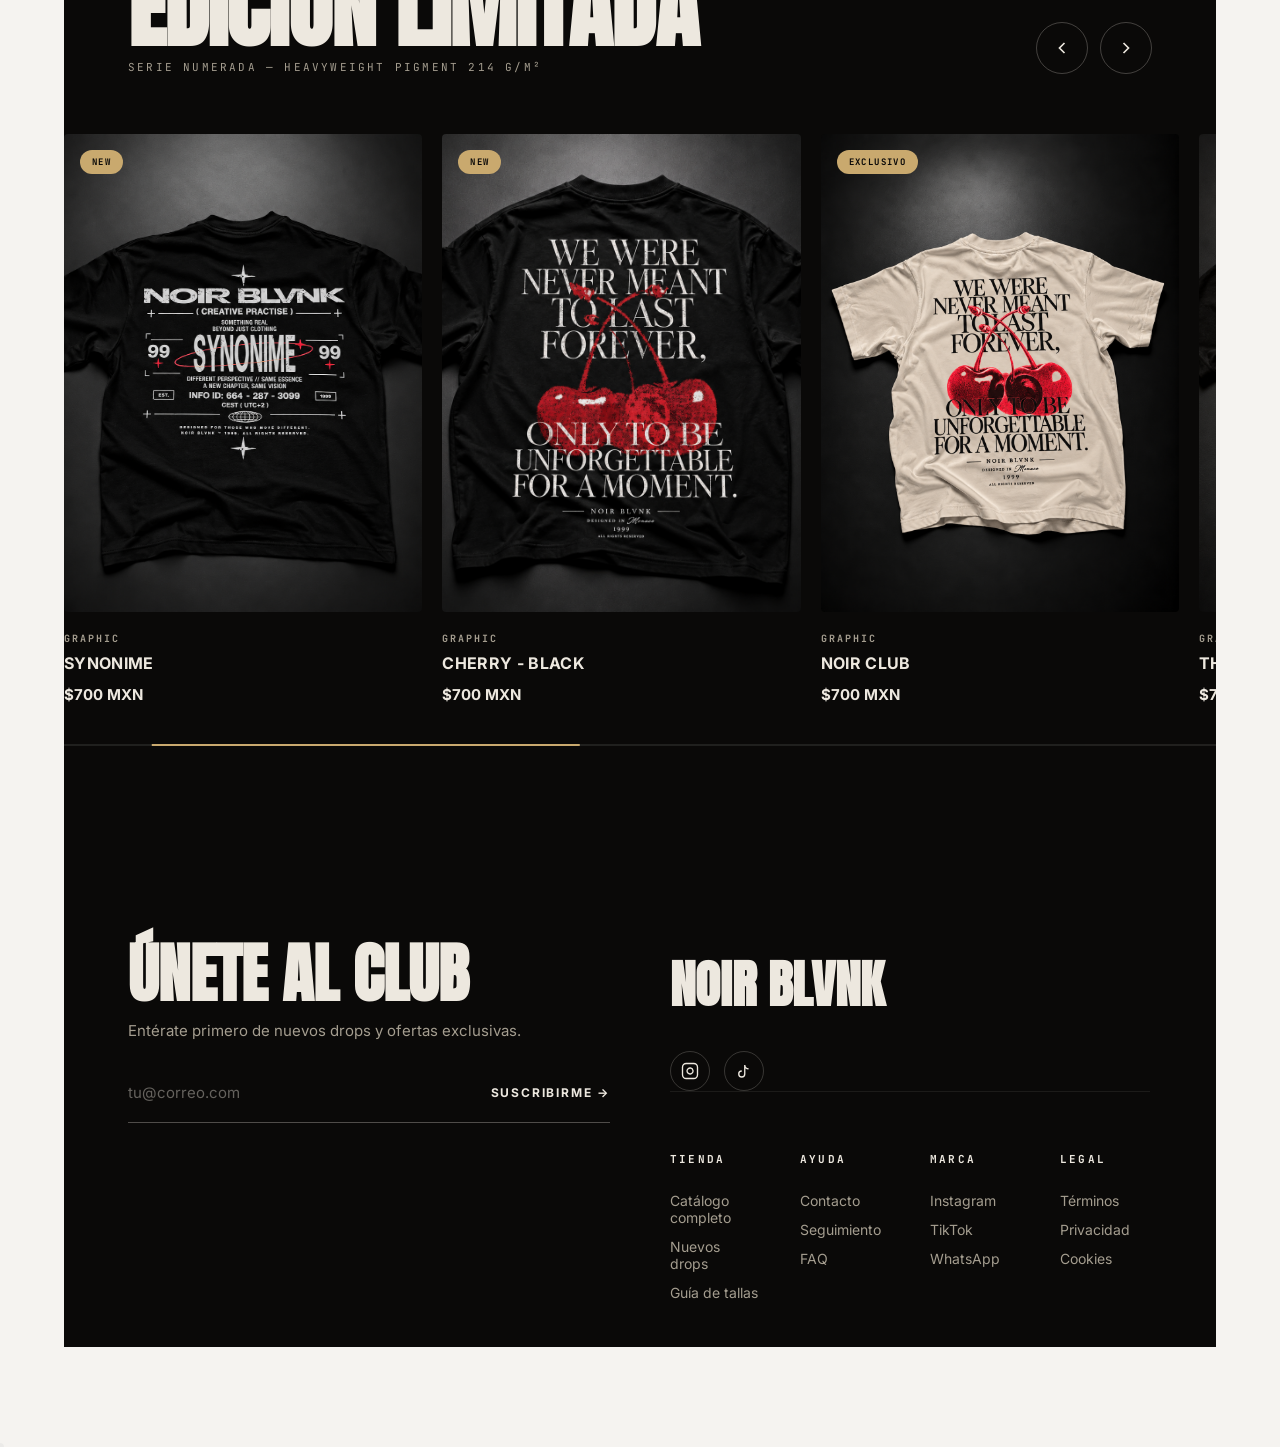
==== commit e66cf4c8: "Add files via upload" ====
--- a/index.html
+++ b/index.html
@@ -26,7 +26,7 @@
         </button>
 
         <a href="index.html" class="shop-logo" aria-label="NOIR BLVNK">
-            <img src="img.jpg" alt="NOIR BLVNK">
+            <img src="logonoir.jpg" alt="NOIR BLVNK">
         </a>
 
        <div class="shop-nav-actions">
@@ -112,104 +112,73 @@
             </div>
 
            <!-- Grid -->
+            <!-- Grid -->
 <div class="shop-grid" id="productGrid">
 
-    <article class="shop-card" data-name="Tijuana San Diego" data-price="700">
-        <a href="producto.html?id=tijuana" class="shop-card-link">
+    <article class="shop-card" data-name="SYNONIME" data-price="700">
+        <a href="producto.html?id=synonime" class="shop-card-link">
             <div class="shop-card-image">
                 <span class="shop-card-badge shop-card-badge--new">New</span>
                 <button class="shop-card-fav" aria-label="Favorito">♡</button>
-                <img src="noirclub.jpg" alt="Tijuana San Diego">
-                <div class="shop-card-hover"><span>Añadir rápido</span></div>
-            </div>
-            <div class="shop-card-info">
-                <h3 class="shop-card-title">Tijuana - San Diego</h3>
-                <div class="shop-card-prices">
-                    <span class="shop-card-price">$700 MXN</span>
-                </div>
-                <p class="shop-card-meta">Playera · Graphic · Amarillo</p>
-            </div>
-        </a>
-    </article>
-
-    <article class="shop-card" data-name="Angel Numbers" data-price="650">
-        <a href="producto.html?id=angel-numbers" class="shop-card-link">
-            <div class="shop-card-image">
-                <button class="shop-card-fav" aria-label="Favorito">♡</button>
-                <img src="race.jpg" alt="Angel Numbers">
-                <div class="shop-card-hover"><span>Añadir rápido</span></div>
-            </div>
-            <div class="shop-card-info">
-                <h3 class="shop-card-title">Angel Numbers</h3>
-                <div class="shop-card-prices">
-                    <span class="shop-card-price">$650 MXN</span>
+                <img src="synonime.jpg" alt="SYNONIME">
+                <div class="shop-card-hover"><span>Añadir rápido</span></div>
+            </div>
+            <div class="shop-card-info">
+                <h3 class="shop-card-title">SYNONIME</h3>
+                <div class="shop-card-prices">
+                    <span class="shop-card-price">$700 MXN</span>
                 </div>
                 <p class="shop-card-meta">Playera · Graphic · Negro</p>
             </div>
         </a>
     </article>
 
-    <article class="shop-card" data-name="Lucky222 Black" data-price="650">
-        <a href="producto.html?id=lucky222" class="shop-card-link">
-            <div class="shop-card-image">
-                <button class="shop-card-fav" aria-label="Favorito">♡</button>
-                <img src="boxing.jpg" alt="Lucky222">
-                <div class="shop-card-hover"><span>Añadir rápido</span></div>
-            </div>
-            <div class="shop-card-info">
-                <h3 class="shop-card-title">Lucky222 - Black</h3>
-                <div class="shop-card-prices">
-                    <span class="shop-card-price shop-card-price--sale">$650 MXN</span>
-                </div>
-                <p class="shop-card-meta">Playera · Oferta · Negro</p>
-            </div>
-        </a>
-    </article>
-
-    <article class="shop-card" data-name="Consistency Japon" data-price="650">
-        <a href="producto.html?id=consistency" class="shop-card-link">
-            <div class="shop-card-image">
-                <button class="shop-card-fav" aria-label="Favorito">♡</button>
-                <img src="feardeath.jpg" alt="Consistency">
-                <div class="shop-card-hover"><span>Añadir rápido</span></div>
-            </div>
-            <div class="shop-card-info">
-                <h3 class="shop-card-title">Consistency (Japón)</h3>
-                <div class="shop-card-prices">
-                    <span class="shop-card-price">$650 MXN</span>
-                </div>
-                <p class="shop-card-meta">Playera · Basics · Blanco</p>
-            </div>
-        </a>
-    </article>
-
-    <article class="shop-card" data-name="Tony Faded Black" data-price="700">
-        <a href="producto.html?id=tony" class="shop-card-link">
+    <article class="shop-card" data-name="Cherry Black" data-price="700">
+        <a href="producto.html?id=cherry-negro" class="shop-card-link">
+            <div class="shop-card-image">
+                <span class="shop-card-badge shop-card-badge--new">New</span>
+                <button class="shop-card-fav" aria-label="Favorito">♡</button>
+                <img src="cherry-negro.jpg" alt="Cherry - Black">
+                <div class="shop-card-hover"><span>Añadir rápido</span></div>
+            </div>
+            <div class="shop-card-info">
+                <h3 class="shop-card-title">Cherry - Black</h3>
+                <div class="shop-card-prices">
+                    <span class="shop-card-price">$700 MXN</span>
+                </div>
+                <p class="shop-card-meta">Playera · Graphic · Negro</p>
+            </div>
+        </a>
+    </article>
+
+    <article class="shop-card" data-name="Cherry Beige" data-price="700">
+        <a href="producto.html?id=cherry-beige" class="shop-card-link">
+            <div class="shop-card-image">
+                <span class="shop-card-badge shop-card-badge--new">New</span>
+                <button class="shop-card-fav" aria-label="Favorito">♡</button>
+                <img src="cherry-beige.jpg" alt="Cherry - Beige">
+                <div class="shop-card-hover"><span>Añadir rápido</span></div>
+            </div>
+            <div class="shop-card-info">
+                <h3 class="shop-card-title">Cherry - Beige</h3>
+                <div class="shop-card-prices">
+                    <span class="shop-card-price">$700 MXN</span>
+                </div>
+                <p class="shop-card-meta">Playera · Graphic · Beige</p>
+            </div>
+        </a>
+    </article>
+
+    <article class="shop-card" data-name="Noir Club" data-price="700">
+        <a href="producto.html?id=noir-club" class="shop-card-link">
             <div class="shop-card-image">
                 <span class="shop-card-badge shop-card-badge--exclusive">Exclusivo</span>
                 <button class="shop-card-fav" aria-label="Favorito">♡</button>
-                <img src="run.jpg" alt="Tony">
-                <div class="shop-card-hover"><span>Añadir rápido</span></div>
-            </div>
-            <div class="shop-card-info">
-                <h3 class="shop-card-title">"Tony" - Faded Black</h3>
-                <div class="shop-card-prices">
-                    <span class="shop-card-price">$700 MXN</span>
-                </div>
-                <p class="shop-card-meta">Playera · Faded · Negro</p>
-            </div>
-        </a>
-    </article>
-
-    <article class="shop-card" data-name="World Black" data-price="700">
-        <a href="producto.html?id=world" class="shop-card-link">
-            <div class="shop-card-image">
-                <button class="shop-card-fav" aria-label="Favorito">♡</button>
-                <img src="race2.jpeg" alt="World Black">
-                <div class="shop-card-hover"><span>Añadir rápido</span></div>
-            </div>
-            <div class="shop-card-info">
-                <h3 class="shop-card-title">"World" - Black</h3>
+                <img src="noir-club.jpg" alt="Noir Club">
+                <div class="shop-card-hover"><span>Añadir rápido</span></div>
+            </div>
+            <div class="shop-card-info">
+                <h3 class="shop-card-title">Noir Club</h3>
                 <div class="shop-card-prices">
                     <span class="shop-card-price">$700 MXN</span>
                 </div>
@@ -218,37 +187,53 @@
         </a>
     </article>
 
-    <article class="shop-card" data-name="Right Place Right Time" data-price="650">
-        <a href="producto.html?id=right-place" class="shop-card-link">
-            <div class="shop-card-image">
-                <span class="shop-card-badge shop-card-badge--new">New</span>
-                <button class="shop-card-fav" aria-label="Favorito">♡</button>
-                <img src="race1.jpeg" alt="Right Place">
-                <div class="shop-card-hover"><span>Añadir rápido</span></div>
-            </div>
-            <div class="shop-card-info">
-                <h3 class="shop-card-title">Right Place - Right Time</h3>
-                <div class="shop-card-prices">
-                    <span class="shop-card-price">$650 MXN</span>
-                </div>
-                <p class="shop-card-meta">Playera · Basics · Beige</p>
-            </div>
-        </a>
-    </article>
-
-    <article class="shop-card" data-name="Tutto Passa" data-price="650">
-        <a href="producto.html?id=tutto-passa" class="shop-card-link">
-            <div class="shop-card-image">
-                <button class="shop-card-fav" aria-label="Favorito">♡</button>
-                <img src="https://images.unsplash.com/photo-1581655353564-df123a1eb820?w=800" alt="Tutto Passa">
-                <div class="shop-card-hover"><span>Añadir rápido</span></div>
-            </div>
-            <div class="shop-card-info">
-                <h3 class="shop-card-title">"Tutto Passa"</h3>
-                <div class="shop-card-prices">
-                    <span class="shop-card-price">$650 MXN</span>
-                </div>
-                <p class="shop-card-meta">Playera · Faded · Negro</p>
+    <article class="shop-card" data-name="The Only Limit" data-price="700">
+        <a href="producto.html?id=the-only-limit" class="shop-card-link">
+            <div class="shop-card-image">
+                <button class="shop-card-fav" aria-label="Favorito">♡</button>
+                <img src="the-only-limit.jpg" alt="The Only Limit Is Your Mind">
+                <div class="shop-card-hover"><span>Añadir rápido</span></div>
+            </div>
+            <div class="shop-card-info">
+                <h3 class="shop-card-title">The Only Limit Is Your Mind</h3>
+                <div class="shop-card-prices">
+                    <span class="shop-card-price">$700 MXN</span>
+                </div>
+                <p class="shop-card-meta">Playera · Graphic · Negro</p>
+            </div>
+        </a>
+    </article>
+
+    <article class="shop-card" data-name="The Unseen Story" data-price="700">
+        <a href="producto.html?id=unseen-story" class="shop-card-link">
+            <div class="shop-card-image">
+                <button class="shop-card-fav" aria-label="Favorito">♡</button>
+                <img src="unseen-story.jpg" alt="The Unseen Tells The Story">
+                <div class="shop-card-hover"><span>Añadir rápido</span></div>
+            </div>
+            <div class="shop-card-info">
+                <h3 class="shop-card-title">The Unseen Tells The Story</h3>
+                <div class="shop-card-prices">
+                    <span class="shop-card-price">$700 MXN</span>
+                </div>
+                <p class="shop-card-meta">Playera · Graphic · Negro</p>
+            </div>
+        </a>
+    </article>
+
+    <article class="shop-card" data-name="Noir Blvnk White" data-price="700">
+        <a href="producto.html?id=noir-blvnk-white" class="shop-card-link">
+            <div class="shop-card-image">
+                <button class="shop-card-fav" aria-label="Favorito">♡</button>
+                <img src="noir-blvnk-white.jpg" alt="NOIR BLVNK - White">
+                <div class="shop-card-hover"><span>Añadir rápido</span></div>
+            </div>
+            <div class="shop-card-info">
+                <h3 class="shop-card-title">NOIR BLVNK - White</h3>
+                <div class="shop-card-prices">
+                    <span class="shop-card-price">$700 MXN</span>
+                </div>
+                <p class="shop-card-meta">Playera · Graphic · Blanco</p>
             </div>
         </a>
     </article>
@@ -281,113 +266,101 @@
     <div class="shop-carousel">
         <div class="shop-carousel-track" id="carouselTrack">
 
-            <article class="carousel-card">
-                <a href="producto.html?id=tijuana" class="carousel-card-link">
-                    <div class="carousel-card-image">
-                        <span class="carousel-card-badge">New</span>
-                        <img src="noirclub.jpg" alt="Tijuana - San Diego">
-                    </div>
-                    <div class="carousel-card-info">
-                        <span class="carousel-card-cat">Graphic</span>
-                        <h3 class="carousel-card-title">Tijuana - San Diego</h3>
-                        <span class="carousel-card-price">$700 MXN</span>
-                    </div>
-                </a>
-            </article>
-
-            <article class="carousel-card">
-                <a href="producto.html?id=lucky222" class="carousel-card-link">
-                    <div class="carousel-card-image">
-                        <img src="boxing.jpg" alt="Lucky222 - Black">
-                    </div>
-                    <div class="carousel-card-info">
-                        <h3 class="carousel-card-title">Lucky222 - Black</h3>
-                        <span class="carousel-card-price">$650 MXN</span>
-                    </div>
-                </a>
-            </article>
-
-            <article class="carousel-card">
-                <a href="producto.html?id=tony" class="carousel-card-link">
-                    <div class="carousel-card-image">
-                        <span class="carousel-card-badge">Exclusivo</span>
-                        <img src="run.jpg" alt="Tony Faded Black">
-                    </div>
-                    <div class="carousel-card-info">
-                        <span class="carousel-card-cat">Faded</span>
-                        <h3 class="carousel-card-title">"Tony" - Faded Black</h3>
-                        <span class="carousel-card-price">$700 MXN</span>
-                    </div>
-                </a>
-            </article>
-
-            <article class="carousel-card">
-                <a href="producto.html?id=world" class="carousel-card-link">
-                    <div class="carousel-card-image">
-                        <img src="race2.jpeg" alt="World Black">
-                    </div>
-                    <div class="carousel-card-info">
-                        <span class="carousel-card-cat">Graphic</span>
-                        <h3 class="carousel-card-title">"World" - Black</h3>
-                        <span class="carousel-card-price">$700 MXN</span>
-                    </div>
-                </a>
-            </article>
-
-            <article class="carousel-card">
-                <a href="producto.html?id=right-place" class="carousel-card-link">
-                    <div class="carousel-card-image">
-                        <span class="carousel-card-badge">New</span>
-                        <img src="race1.jpeg" alt="Right Place - Right Time">
-                    </div>
-                    <div class="carousel-card-info">
-                        <span class="carousel-card-cat">Basics</span>
-                        <h3 class="carousel-card-title">Right Place - Right Time</h3>
-                        <span class="carousel-card-price">$650 MXN</span>
-                    </div>
-                </a>
-            </article>
-
-            <article class="carousel-card">
-                <a href="producto.html?id=consistency" class="carousel-card-link">
-                    <div class="carousel-card-image">
-                        <img src="feardeath.jpg" alt="Consistency (Japón)">
-                    </div>
-                    <div class="carousel-card-info">
-                        <span class="carousel-card-cat">Basics</span>
-                        <h3 class="carousel-card-title">Consistency (Japón)</h3>
-                        <span class="carousel-card-price">$650 MXN</span>
-                    </div>
-                </a>
-            </article>
-
-            <article class="carousel-card">
-                <a href="producto.html?id=angel-numbers" class="carousel-card-link">
-                    <div class="carousel-card-image">
-                        <img src="race.jpg" alt="Angel Numbers">
-                    </div>
-                    <div class="carousel-card-info">
-                        <span class="carousel-card-cat">Graphic</span>
-                        <h3 class="carousel-card-title">Angel Numbers</h3>
-                        <span class="carousel-card-price">$650 MXN</span>
-                    </div>
-                </a>
-            </article>
-
-            <article class="carousel-card">
-                <a href="producto.html?id=tutto-passa" class="carousel-card-link">
-                    <div class="carousel-card-image">
-                        <img src="https://images.unsplash.com/photo-1581655353564-df123a1eb820?w=800" alt="Tutto Passa">
-                    </div>
-                    <div class="carousel-card-info">
-                        <span class="carousel-card-cat">Faded</span>
-                        <h3 class="carousel-card-title">"Tutto Passa"</h3>
-                        <span class="carousel-card-price">$650 MXN</span>
-                    </div>
-                </a>
-            </article>
-
-        </div>
+    <article class="carousel-card">
+        <a href="producto.html?id=synonime" class="carousel-card-link">
+            <div class="carousel-card-image">
+                <span class="carousel-card-badge">New</span>
+                <img src="synonime.jpg" alt="SYNONIME">
+            </div>
+            <div class="carousel-card-info">
+                <span class="carousel-card-cat">Graphic</span>
+                <h3 class="carousel-card-title">SYNONIME</h3>
+                <span class="carousel-card-price">$700 MXN</span>
+            </div>
+        </a>
+    </article>
+
+    <article class="carousel-card">
+        <a href="producto.html?id=cherry-negro" class="carousel-card-link">
+            <div class="carousel-card-image">
+                <span class="carousel-card-badge">New</span>
+                <img src="cherry-negro.jpg" alt="Cherry - Black">
+            </div>
+            <div class="carousel-card-info">
+                <span class="carousel-card-cat">Graphic</span>
+                <h3 class="carousel-card-title">Cherry - Black</h3>
+                <span class="carousel-card-price">$700 MXN</span>
+            </div>
+        </a>
+    </article>
+
+    <article class="carousel-card">
+        <a href="producto.html?id=noir-club" class="carousel-card-link">
+            <div class="carousel-card-image">
+                <span class="carousel-card-badge">Exclusivo</span>
+                <img src="noir-club.jpg" alt="Noir Club">
+            </div>
+            <div class="carousel-card-info">
+                <span class="carousel-card-cat">Graphic</span>
+                <h3 class="carousel-card-title">Noir Club</h3>
+                <span class="carousel-card-price">$700 MXN</span>
+            </div>
+        </a>
+    </article>
+
+    <article class="carousel-card">
+        <a href="producto.html?id=the-only-limit" class="carousel-card-link">
+            <div class="carousel-card-image">
+                <img src="the-only-limit.jpg" alt="The Only Limit">
+            </div>
+            <div class="carousel-card-info">
+                <span class="carousel-card-cat">Graphic</span>
+                <h3 class="carousel-card-title">The Only Limit</h3>
+                <span class="carousel-card-price">$700 MXN</span>
+            </div>
+        </a>
+    </article>
+
+    <article class="carousel-card">
+        <a href="producto.html?id=unseen-story" class="carousel-card-link">
+            <div class="carousel-card-image">
+                <img src="unseen-story.jpg" alt="The Unseen Story">
+            </div>
+            <div class="carousel-card-info">
+                <span class="carousel-card-cat">Graphic</span>
+                <h3 class="carousel-card-title">The Unseen Story</h3>
+                <span class="carousel-card-price">$700 MXN</span>
+            </div>
+        </a>
+    </article>
+
+    <article class="carousel-card">
+        <a href="producto.html?id=noir-blvnk-white" class="carousel-card-link">
+            <div class="carousel-card-image">
+                <img src="noir-blvnk-white.jpg" alt="NOIR BLVNK - White">
+            </div>
+            <div class="carousel-card-info">
+                <span class="carousel-card-cat">Graphic</span>
+                <h3 class="carousel-card-title">NOIR BLVNK - White</h3>
+                <span class="carousel-card-price">$700 MXN</span>
+            </div>
+        </a>
+    </article>
+
+    <article class="carousel-card">
+        <a href="producto.html?id=cherry-beige" class="carousel-card-link">
+            <div class="carousel-card-image">
+                <img src="cherry-beige.jpg" alt="Cherry - Beige">
+            </div>
+            <div class="carousel-card-info">
+                <span class="carousel-card-cat">Graphic</span>
+                <h3 class="carousel-card-title">Cherry - Beige</h3>
+                <span class="carousel-card-price">$700 MXN</span>
+            </div>
+        </a>
+    </article>
+
+</div>
 
         <div class="shop-carousel-progress">
             <div class="shop-carousel-progress-bar" id="carouselProgress"></div>
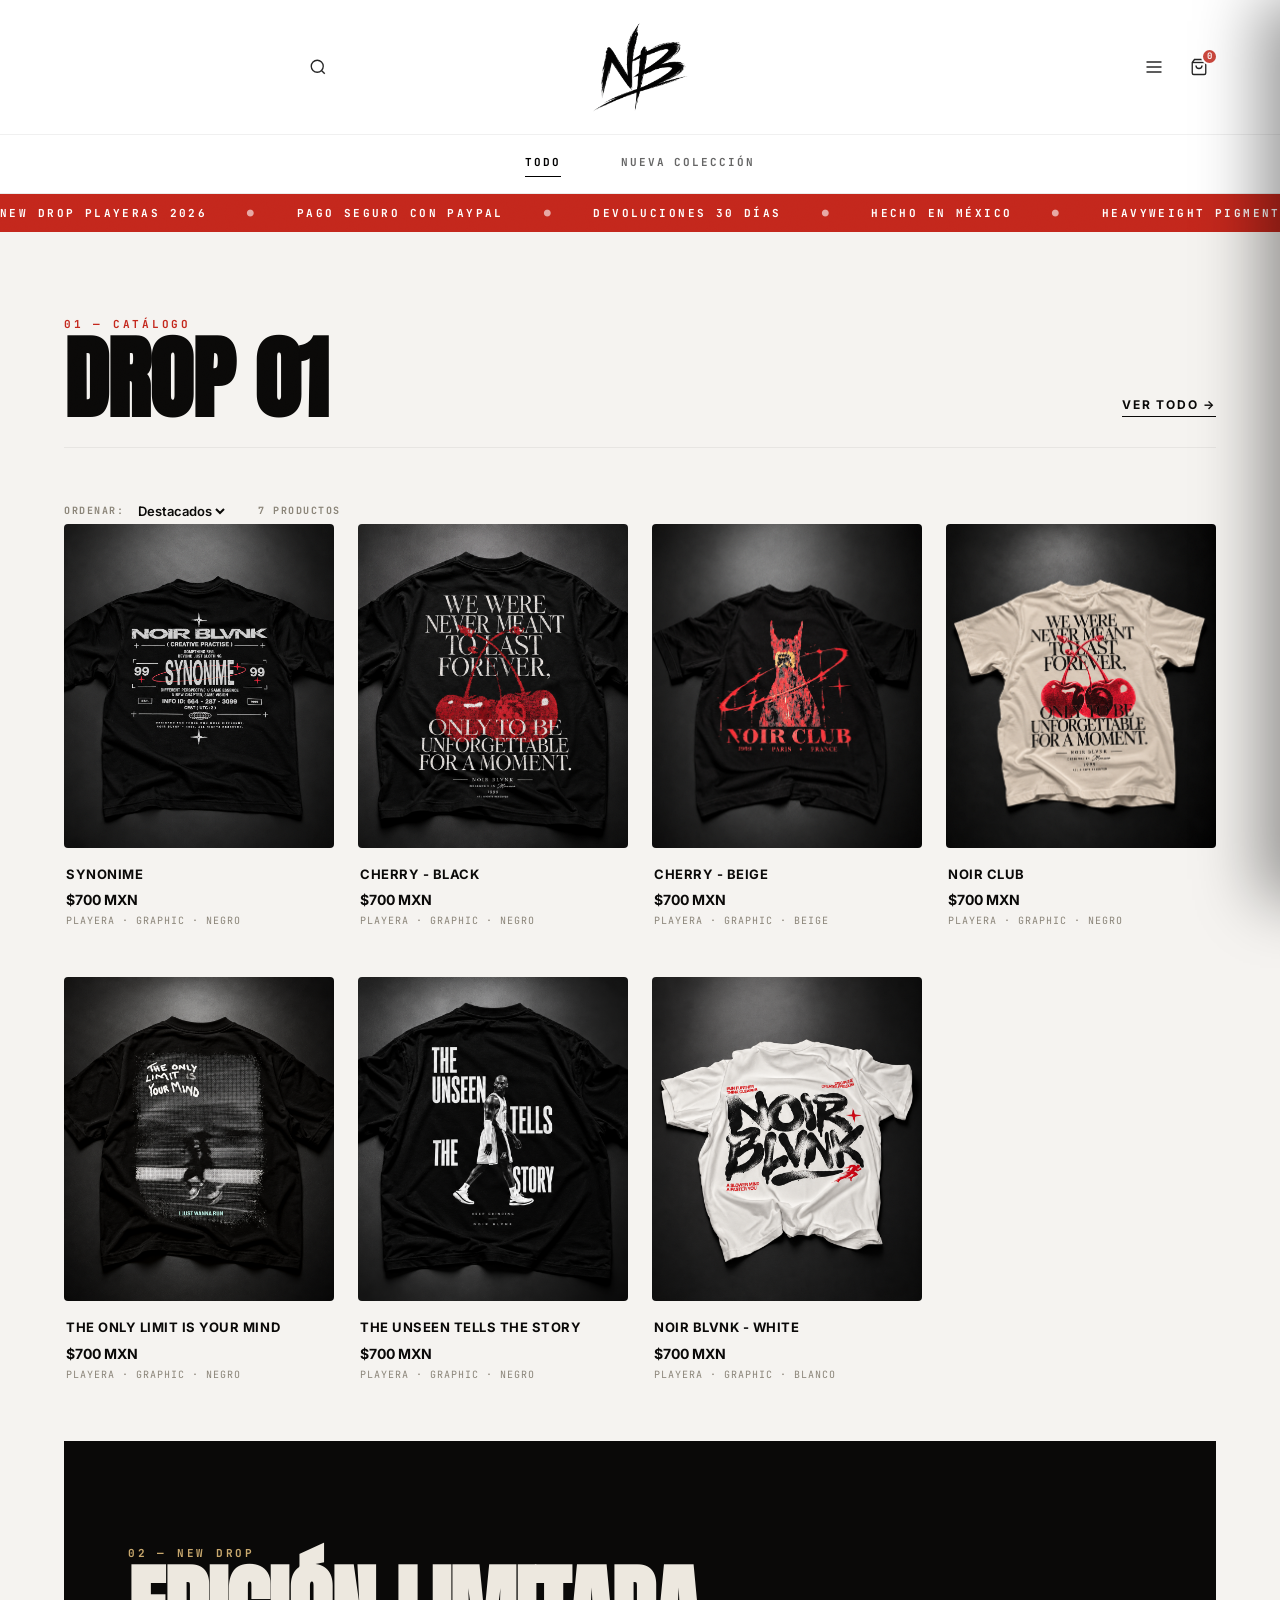
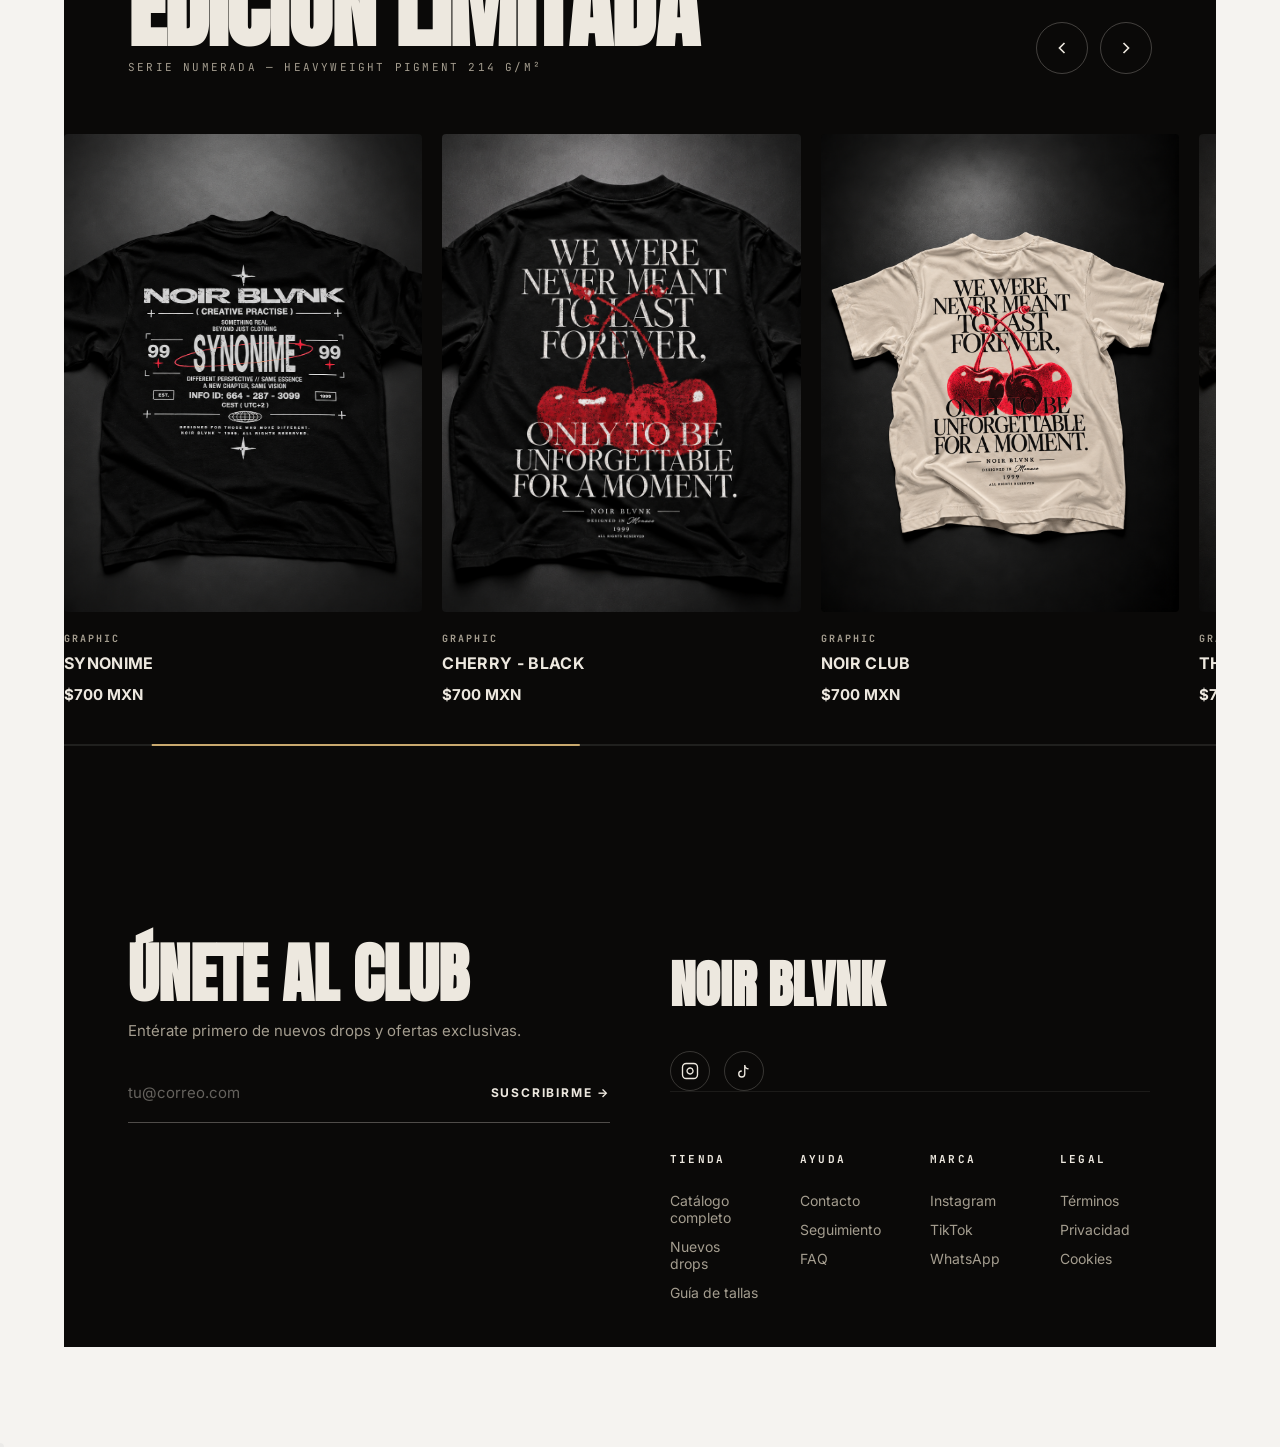
==== commit 9184f0cf: "Add files via upload" ====
--- a/index.html
+++ b/index.html
@@ -118,7 +118,6 @@
     <article class="shop-card" data-name="SYNONIME" data-price="700">
         <a href="producto.html?id=synonime" class="shop-card-link">
             <div class="shop-card-image">
-                <span class="shop-card-badge shop-card-badge--new">New</span>
                 <button class="shop-card-fav" aria-label="Favorito">♡</button>
                 <img src="synonime.jpg" alt="SYNONIME">
                 <div class="shop-card-hover"><span>Añadir rápido</span></div>
@@ -136,7 +135,6 @@
     <article class="shop-card" data-name="Cherry Black" data-price="700">
         <a href="producto.html?id=cherry-negro" class="shop-card-link">
             <div class="shop-card-image">
-                <span class="shop-card-badge shop-card-badge--new">New</span>
                 <button class="shop-card-fav" aria-label="Favorito">♡</button>
                 <img src="cherry-negro.jpg" alt="Cherry - Black">
                 <div class="shop-card-hover"><span>Añadir rápido</span></div>
@@ -154,7 +152,6 @@
     <article class="shop-card" data-name="Cherry Beige" data-price="700">
         <a href="producto.html?id=cherry-beige" class="shop-card-link">
             <div class="shop-card-image">
-                <span class="shop-card-badge shop-card-badge--new">New</span>
                 <button class="shop-card-fav" aria-label="Favorito">♡</button>
                 <img src="cherry-beige.jpg" alt="Cherry - Beige">
                 <div class="shop-card-hover"><span>Añadir rápido</span></div>
@@ -172,7 +169,6 @@
     <article class="shop-card" data-name="Noir Club" data-price="700">
         <a href="producto.html?id=noir-club" class="shop-card-link">
             <div class="shop-card-image">
-                <span class="shop-card-badge shop-card-badge--exclusive">Exclusivo</span>
                 <button class="shop-card-fav" aria-label="Favorito">♡</button>
                 <img src="noir-club.jpg" alt="Noir Club">
                 <div class="shop-card-hover"><span>Añadir rápido</span></div>
@@ -269,7 +265,6 @@
     <article class="carousel-card">
         <a href="producto.html?id=synonime" class="carousel-card-link">
             <div class="carousel-card-image">
-                <span class="carousel-card-badge">New</span>
                 <img src="synonime.jpg" alt="SYNONIME">
             </div>
             <div class="carousel-card-info">
@@ -283,7 +278,6 @@
     <article class="carousel-card">
         <a href="producto.html?id=cherry-negro" class="carousel-card-link">
             <div class="carousel-card-image">
-                <span class="carousel-card-badge">New</span>
                 <img src="cherry-negro.jpg" alt="Cherry - Black">
             </div>
             <div class="carousel-card-info">
@@ -297,7 +291,6 @@
     <article class="carousel-card">
         <a href="producto.html?id=noir-club" class="carousel-card-link">
             <div class="carousel-card-image">
-                <span class="carousel-card-badge">Exclusivo</span>
                 <img src="noir-club.jpg" alt="Noir Club">
             </div>
             <div class="carousel-card-info">
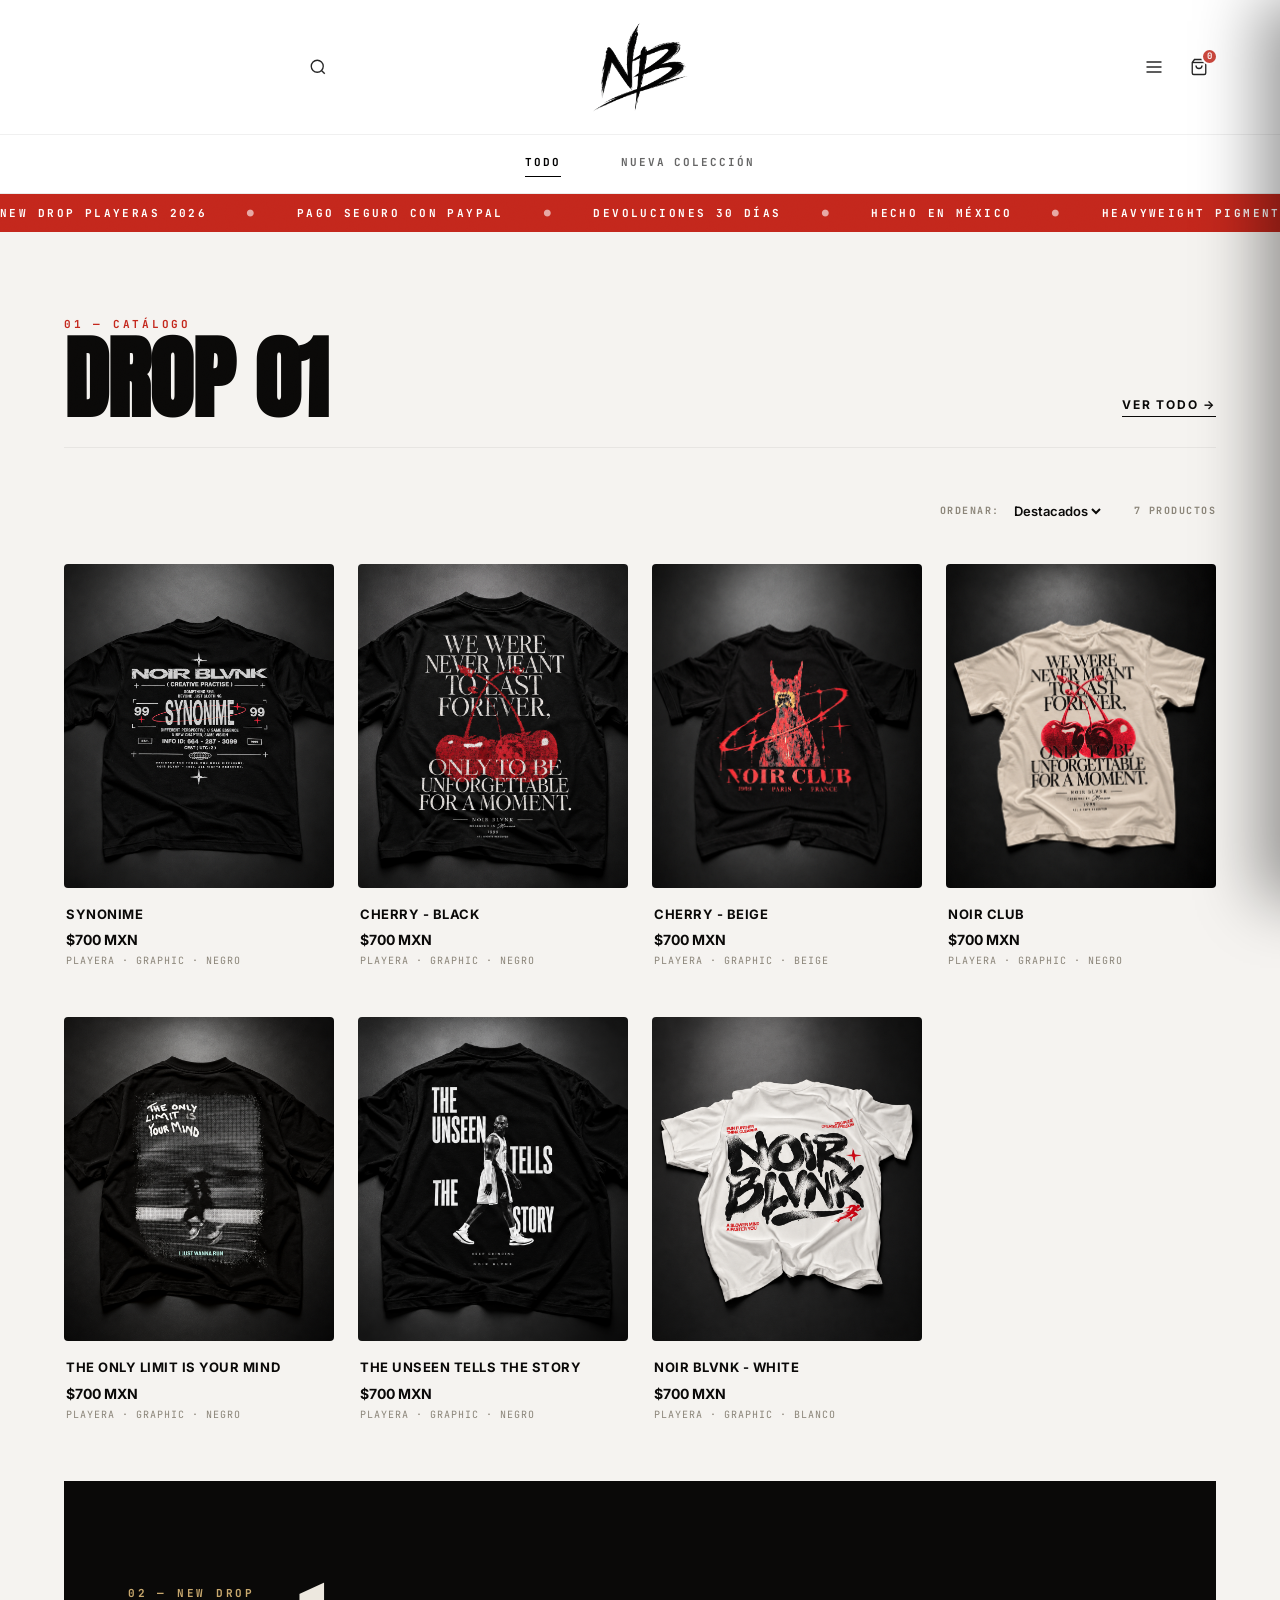
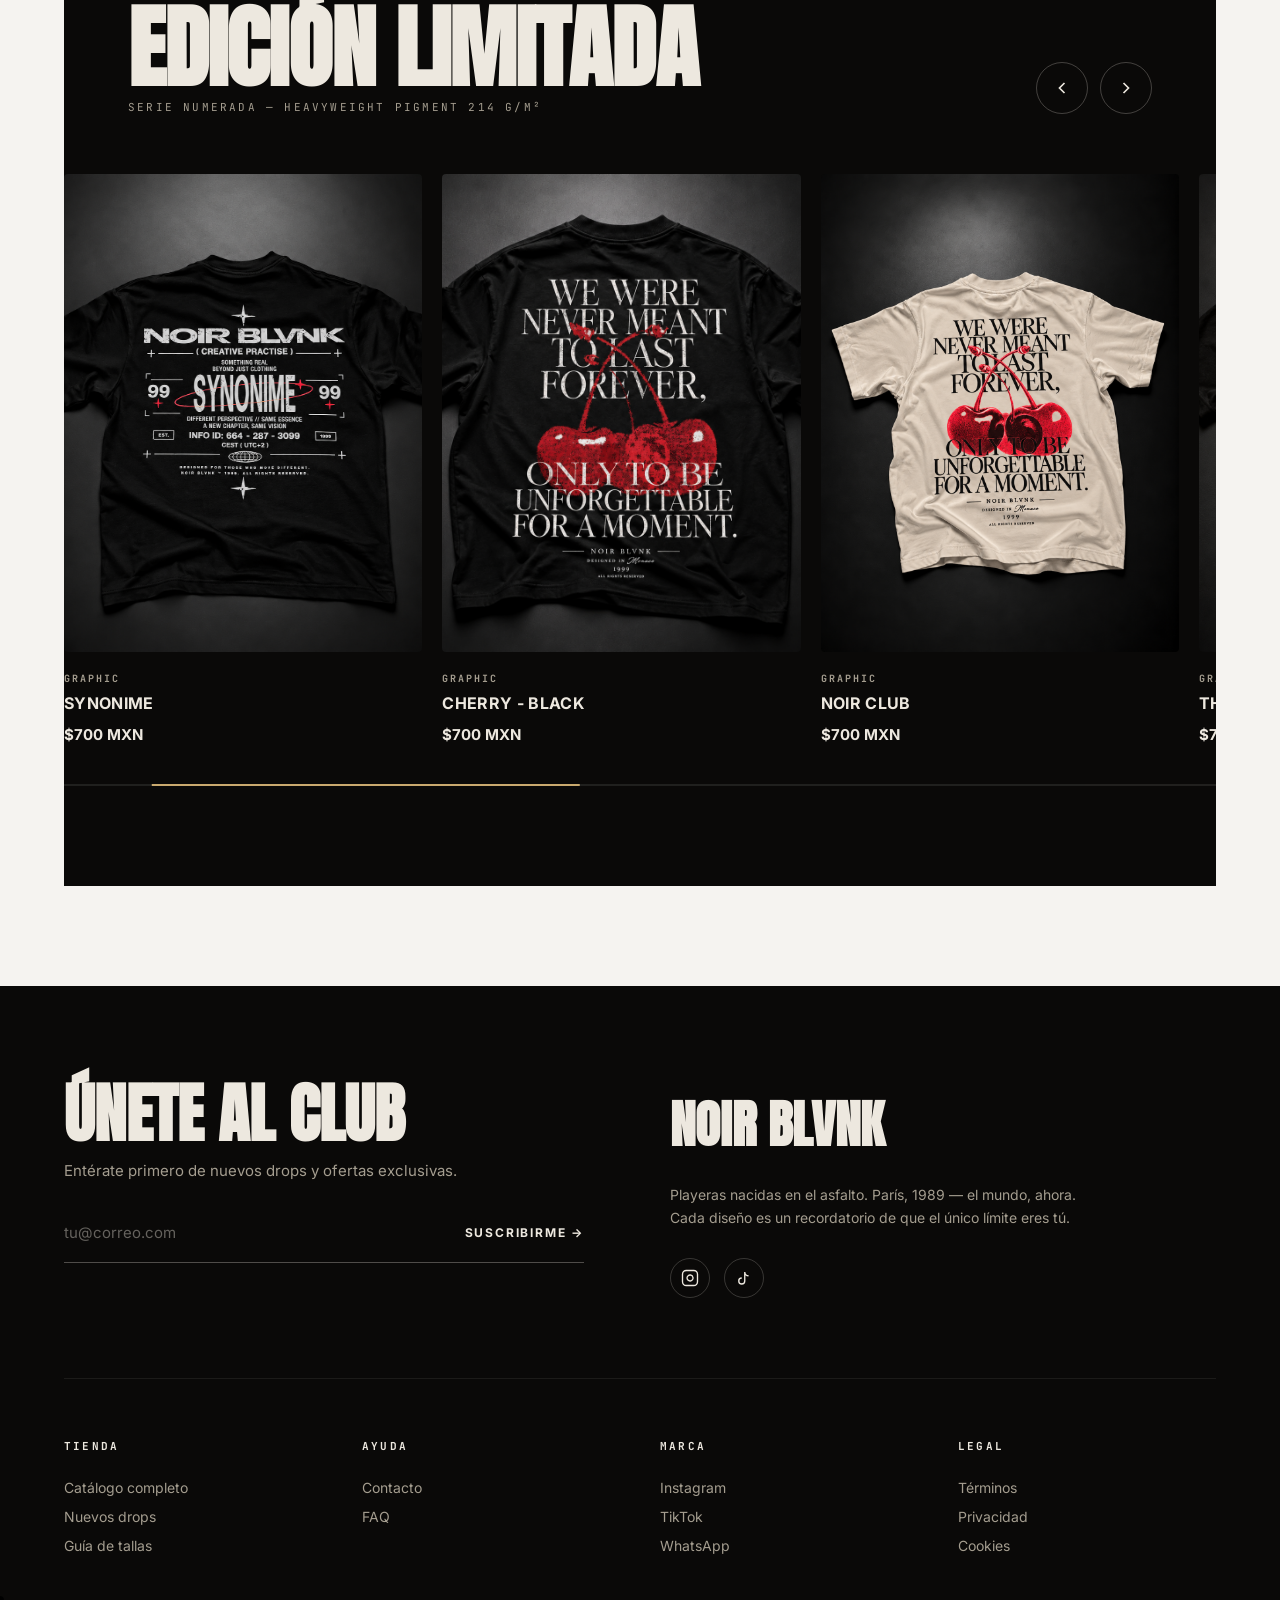
==== commit 2eed820e: "Add files via upload" ====
--- a/index.html
+++ b/index.html
@@ -1,453 +1,463 @@
-<!DOCTYPE html>
-<html lang="es">
-<head>
-    <meta charset="UTF-8">
-    <meta name="viewport" content="width=device-width, initial-scale=1.0">
-    <title>NOIR BLVNK — Playeras</title>
-    <meta name="description" content="Playeras streetwear editorial. Oversize, faded, graphic. Edición limitada.">
-
-    <link rel="preconnect" href="https://fonts.googleapis.com">
-    <link rel="preconnect" href="https://fonts.gstatic.com" crossorigin>
-    <link href="https://fonts.googleapis.com/css2?family=Anton&family=Inter:wght@300;400;500;600;700;800&family=JetBrains+Mono:wght@400;700&display=swap" rel="stylesheet">
-
-    <link rel="stylesheet" href="tienda.css">
-</head>
-<body>
-
-    <div class="grain"></div>
-
- <nav class="shop-nav">
-    <div class="shop-nav-top">
-        <button class="shop-icon-btn" aria-label="Buscar">
-            <svg width="18" height="18" viewBox="0 0 24 24" fill="none" stroke="currentColor" stroke-width="1.8">
-                <circle cx="11" cy="11" r="8"></circle>
-                <path d="m21 21-4.35-4.35"></path>
-            </svg>
-        </button>
-
-        <a href="index.html" class="shop-logo" aria-label="NOIR BLVNK">
-            <img src="logonoir.jpg" alt="NOIR BLVNK">
-        </a>
-
-       <div class="shop-nav-actions">
-    <button class="shop-icon-btn shop-menu-toggle" aria-label="Menú">
-        <svg width="20" height="20" viewBox="0 0 24 24" fill="none" stroke="currentColor" stroke-width="1.8">
-            <line x1="3" y1="6" x2="21" y2="6"></line>
-            <line x1="3" y1="12" x2="21" y2="12"></line>
-            <line x1="3" y1="18" x2="21" y2="18"></line>
-        </svg>
-    </button>
-
-    <button class="shop-icon-btn" aria-label="Carrito">
-        <svg width="18" height="18" viewBox="0 0 24 24" fill="none" stroke="currentColor" stroke-width="1.8">
-            <path d="M6 2 3 6v14a2 2 0 0 0 2 2h14a2 2 0 0 0 2-2V6l-3-4Z"></path>
-            <path d="M3 6h18"></path>
-            <path d="M16 10a4 4 0 0 1-8 0"></path>
-        </svg>
-        <span class="shop-cart-badge">0</span>
-    </button>
-</div>
-    </div>
-
-    <div class="shop-nav-bottom">
-        <a href="#" data-filter="todo" class="active">Todo</a>
-        <a href="#newdrop">Nueva Colección</a>
-    </div>
-</nav>
-
-  <!-- BANNER MARQUEE -->
-<div class="shop-banner">
-    <div class="shop-banner-track">
-        <span>New drop playeras 2026</span>
-        <span class="shop-banner-dot">●</span>
-        <span>Pago seguro con PayPal</span>
-        <span class="shop-banner-dot">●</span>
-        <span>Devoluciones 30 días</span>
-        <span class="shop-banner-dot">●</span>
-        <span>Hecho en México</span>
-        <span class="shop-banner-dot">●</span>
-        <span>Heavyweight Pigment 214 g/m²</span>
-        <span class="shop-banner-dot">●</span>
-        <!-- Repetir para el loop infinito -->
-        <span>New drop playeras 2026</span>
-        <span class="shop-banner-dot">●</span>
-        <span>Pago seguro con PayPal</span>
-        <span class="shop-banner-dot">●</span>
-        <span>Devoluciones 30 días</span>
-        <span class="shop-banner-dot">●</span>
-        <span>Hecho en México</span>
-        <span class="shop-banner-dot">●</span>
-        <span>Heavyweight Pigment 214 g/m²</span>
-        <span class="shop-banner-dot">●</span>
-    </div>
-</div>
- 
-    <!-- CATÁLOGO -->
-    <main class="shop-main" id="catalogo">
-        <div class="shop-container">
-
-            <div class="shop-section-head">
-                <div>
-                    <span class="shop-section-eyebrow">01 — Catálogo</span>
-                    <h2 class="shop-section-title">Drop 01</h2>
-                </div>
-                <a href="#" class="shop-section-link">Ver todo →</a>
-            </div>
-
-           
-
-                <div class="shop-filters-right">
-                    <div class="shop-sort">
-                        <span>Ordenar:</span>
-                        <select id="sortSelect">
-                            <option value="default">Destacados</option>
-                            <option value="alpha">A - Z</option>
-                            <option value="alpha-desc">Z - A</option>
-                            <option value="price-asc">Precio ↑</option>
-                            <option value="price-desc">Precio ↓</option>
-                        </select>
-                    </div>
-                    <span class="shop-count" id="productCount">8 productos</span>
-                </div>
-            </div>
-
-           <!-- Grid -->
-            <!-- Grid -->
-<div class="shop-grid" id="productGrid">
-
-    <article class="shop-card" data-name="SYNONIME" data-price="700">
-        <a href="producto.html?id=synonime" class="shop-card-link">
-            <div class="shop-card-image">
-                <button class="shop-card-fav" aria-label="Favorito">♡</button>
-                <img src="synonime.jpg" alt="SYNONIME">
-                <div class="shop-card-hover"><span>Añadir rápido</span></div>
-            </div>
-            <div class="shop-card-info">
-                <h3 class="shop-card-title">SYNONIME</h3>
-                <div class="shop-card-prices">
-                    <span class="shop-card-price">$700 MXN</span>
-                </div>
-                <p class="shop-card-meta">Playera · Graphic · Negro</p>
-            </div>
-        </a>
-    </article>
-
-    <article class="shop-card" data-name="Cherry Black" data-price="700">
-        <a href="producto.html?id=cherry-negro" class="shop-card-link">
-            <div class="shop-card-image">
-                <button class="shop-card-fav" aria-label="Favorito">♡</button>
-                <img src="cherry-negro.jpg" alt="Cherry - Black">
-                <div class="shop-card-hover"><span>Añadir rápido</span></div>
-            </div>
-            <div class="shop-card-info">
-                <h3 class="shop-card-title">Cherry - Black</h3>
-                <div class="shop-card-prices">
-                    <span class="shop-card-price">$700 MXN</span>
-                </div>
-                <p class="shop-card-meta">Playera · Graphic · Negro</p>
-            </div>
-        </a>
-    </article>
-
-    <article class="shop-card" data-name="Cherry Beige" data-price="700">
-        <a href="producto.html?id=cherry-beige" class="shop-card-link">
-            <div class="shop-card-image">
-                <button class="shop-card-fav" aria-label="Favorito">♡</button>
-                <img src="cherry-beige.jpg" alt="Cherry - Beige">
-                <div class="shop-card-hover"><span>Añadir rápido</span></div>
-            </div>
-            <div class="shop-card-info">
-                <h3 class="shop-card-title">Cherry - Beige</h3>
-                <div class="shop-card-prices">
-                    <span class="shop-card-price">$700 MXN</span>
-                </div>
-                <p class="shop-card-meta">Playera · Graphic · Beige</p>
-            </div>
-        </a>
-    </article>
-
-    <article class="shop-card" data-name="Noir Club" data-price="700">
-        <a href="producto.html?id=noir-club" class="shop-card-link">
-            <div class="shop-card-image">
-                <button class="shop-card-fav" aria-label="Favorito">♡</button>
-                <img src="noir-club.jpg" alt="Noir Club">
-                <div class="shop-card-hover"><span>Añadir rápido</span></div>
-            </div>
-            <div class="shop-card-info">
-                <h3 class="shop-card-title">Noir Club</h3>
-                <div class="shop-card-prices">
-                    <span class="shop-card-price">$700 MXN</span>
-                </div>
-                <p class="shop-card-meta">Playera · Graphic · Negro</p>
-            </div>
-        </a>
-    </article>
-
-    <article class="shop-card" data-name="The Only Limit" data-price="700">
-        <a href="producto.html?id=the-only-limit" class="shop-card-link">
-            <div class="shop-card-image">
-                <button class="shop-card-fav" aria-label="Favorito">♡</button>
-                <img src="the-only-limit.jpg" alt="The Only Limit Is Your Mind">
-                <div class="shop-card-hover"><span>Añadir rápido</span></div>
-            </div>
-            <div class="shop-card-info">
-                <h3 class="shop-card-title">The Only Limit Is Your Mind</h3>
-                <div class="shop-card-prices">
-                    <span class="shop-card-price">$700 MXN</span>
-                </div>
-                <p class="shop-card-meta">Playera · Graphic · Negro</p>
-            </div>
-        </a>
-    </article>
-
-    <article class="shop-card" data-name="The Unseen Story" data-price="700">
-        <a href="producto.html?id=unseen-story" class="shop-card-link">
-            <div class="shop-card-image">
-                <button class="shop-card-fav" aria-label="Favorito">♡</button>
-                <img src="unseen-story.jpg" alt="The Unseen Tells The Story">
-                <div class="shop-card-hover"><span>Añadir rápido</span></div>
-            </div>
-            <div class="shop-card-info">
-                <h3 class="shop-card-title">The Unseen Tells The Story</h3>
-                <div class="shop-card-prices">
-                    <span class="shop-card-price">$700 MXN</span>
-                </div>
-                <p class="shop-card-meta">Playera · Graphic · Negro</p>
-            </div>
-        </a>
-    </article>
-
-    <article class="shop-card" data-name="Noir Blvnk White" data-price="700">
-        <a href="producto.html?id=noir-blvnk-white" class="shop-card-link">
-            <div class="shop-card-image">
-                <button class="shop-card-fav" aria-label="Favorito">♡</button>
-                <img src="noir-blvnk-white.jpg" alt="NOIR BLVNK - White">
-                <div class="shop-card-hover"><span>Añadir rápido</span></div>
-            </div>
-            <div class="shop-card-info">
-                <h3 class="shop-card-title">NOIR BLVNK - White</h3>
-                <div class="shop-card-prices">
-                    <span class="shop-card-price">$700 MXN</span>
-                </div>
-                <p class="shop-card-meta">Playera · Graphic · Blanco</p>
-            </div>
-        </a>
-    </article>
-
-</div>
-
-<!-- CARRUSEL -->
-<section class="shop-carousel-section" id="newdrop">
-    <div class="shop-carousel-head">
-        <div>
-            <span class="shop-section-eyebrow">02 — New Drop</span>
-            <h2 class="shop-section-title">Edición Limitada</h2>
-            <p class="shop-carousel-sub">Serie numerada — Heavyweight Pigment 214 g/m²</p>
-        </div>
-
-        <div class="shop-carousel-controls">
-            <button class="carousel-btn" id="carouselPrev" aria-label="Anterior">
-                <svg width="20" height="20" viewBox="0 0 24 24" fill="none" stroke="currentColor" stroke-width="2">
-                    <polyline points="15 18 9 12 15 6"></polyline>
-                </svg>
-            </button>
-            <button class="carousel-btn" id="carouselNext" aria-label="Siguiente">
-                <svg width="20" height="20" viewBox="0 0 24 24" fill="none" stroke="currentColor" stroke-width="2">
-                    <polyline points="9 18 15 12 9 6"></polyline>
-                </svg>
-            </button>
-        </div>
-    </div>
-
-    <div class="shop-carousel">
-        <div class="shop-carousel-track" id="carouselTrack">
-
-    <article class="carousel-card">
-        <a href="producto.html?id=synonime" class="carousel-card-link">
-            <div class="carousel-card-image">
-                <img src="synonime.jpg" alt="SYNONIME">
-            </div>
-            <div class="carousel-card-info">
-                <span class="carousel-card-cat">Graphic</span>
-                <h3 class="carousel-card-title">SYNONIME</h3>
-                <span class="carousel-card-price">$700 MXN</span>
-            </div>
-        </a>
-    </article>
-
-    <article class="carousel-card">
-        <a href="producto.html?id=cherry-negro" class="carousel-card-link">
-            <div class="carousel-card-image">
-                <img src="cherry-negro.jpg" alt="Cherry - Black">
-            </div>
-            <div class="carousel-card-info">
-                <span class="carousel-card-cat">Graphic</span>
-                <h3 class="carousel-card-title">Cherry - Black</h3>
-                <span class="carousel-card-price">$700 MXN</span>
-            </div>
-        </a>
-    </article>
-
-    <article class="carousel-card">
-        <a href="producto.html?id=noir-club" class="carousel-card-link">
-            <div class="carousel-card-image">
-                <img src="noir-club.jpg" alt="Noir Club">
-            </div>
-            <div class="carousel-card-info">
-                <span class="carousel-card-cat">Graphic</span>
-                <h3 class="carousel-card-title">Noir Club</h3>
-                <span class="carousel-card-price">$700 MXN</span>
-            </div>
-        </a>
-    </article>
-
-    <article class="carousel-card">
-        <a href="producto.html?id=the-only-limit" class="carousel-card-link">
-            <div class="carousel-card-image">
-                <img src="the-only-limit.jpg" alt="The Only Limit">
-            </div>
-            <div class="carousel-card-info">
-                <span class="carousel-card-cat">Graphic</span>
-                <h3 class="carousel-card-title">The Only Limit</h3>
-                <span class="carousel-card-price">$700 MXN</span>
-            </div>
-        </a>
-    </article>
-
-    <article class="carousel-card">
-        <a href="producto.html?id=unseen-story" class="carousel-card-link">
-            <div class="carousel-card-image">
-                <img src="unseen-story.jpg" alt="The Unseen Story">
-            </div>
-            <div class="carousel-card-info">
-                <span class="carousel-card-cat">Graphic</span>
-                <h3 class="carousel-card-title">The Unseen Story</h3>
-                <span class="carousel-card-price">$700 MXN</span>
-            </div>
-        </a>
-    </article>
-
-    <article class="carousel-card">
-        <a href="producto.html?id=noir-blvnk-white" class="carousel-card-link">
-            <div class="carousel-card-image">
-                <img src="noir-blvnk-white.jpg" alt="NOIR BLVNK - White">
-            </div>
-            <div class="carousel-card-info">
-                <span class="carousel-card-cat">Graphic</span>
-                <h3 class="carousel-card-title">NOIR BLVNK - White</h3>
-                <span class="carousel-card-price">$700 MXN</span>
-            </div>
-        </a>
-    </article>
-
-    <article class="carousel-card">
-        <a href="producto.html?id=cherry-beige" class="carousel-card-link">
-            <div class="carousel-card-image">
-                <img src="cherry-beige.jpg" alt="Cherry - Beige">
-            </div>
-            <div class="carousel-card-info">
-                <span class="carousel-card-cat">Graphic</span>
-                <h3 class="carousel-card-title">Cherry - Beige</h3>
-                <span class="carousel-card-price">$700 MXN</span>
-            </div>
-        </a>
-    </article>
-
-</div>
-
-        <div class="shop-carousel-progress">
-            <div class="shop-carousel-progress-bar" id="carouselProgress"></div>
-        </div>
-    </div>
-</section>
-  
-    <!-- FOOTER -->
-    <footer class="shop-footer">
-        <div class="shop-footer-container">
-            <div class="shop-footer-newsletter">
-                <h2 class="shop-footer-title">Únete al club</h2>
-                <p class="shop-footer-sub">Entérate primero de nuevos drops y ofertas exclusivas.</p>
-                <form class="shop-footer-form" id="newsletterForm">
-                    <input type="email" name="email" placeholder="tu@correo.com" required>
-                    <button type="submit">Suscribirme →</button>
-                </form>
-            </div>
-
-            <div class="shop-footer-brand">
-                <h3 class="shop-footer-logo">NOIR BLVNK</h3>
-                <p class="shop-footer-tagline">
-                </p>
-                <div class="shop-footer-social">
-               <a href="https://www.instagram.com/noirblvnk/" target="_blank" rel="noopener" aria-label="Instagram">
-               <svg width="18" height="18" viewBox="0 0 24 24" fill="none" stroke="currentColor" stroke-width="1.8">
-            <rect x="2" y="2" width="20" height="20" rx="5"></rect>
-            <path d="M16 11.37A4 4 0 1 1 12.63 8 4 4 0 0 1 16 11.37z"></path>
-            <line x1="17.5" y1="6.5" x2="17.51" y2="6.5"></line>
-        </svg>
-      </a>
-       <a href="#" target="_blank" rel="noopener" aria-label="TikTok">
-        <svg width="18" height="18" viewBox="0 0 24 24" fill="none" stroke="currentColor" stroke-width="1.8">
-            <path d="M9 12a4 4 0 1 0 4 4V4a5 5 0 0 0 5 5"></path>
-        </svg>
-    </a>
-</div>
-
-           <div class="shop-footer-links">
-
-    <div class="shop-footer-col">
-        <h4>Tienda</h4>
-        <a href="index.html#catalogo">Catálogo completo</a>
-        <a href="index.html#newdrop">Nuevos drops</a>
-        <a href="producto.html#tallas">Guía de tallas</a>
-    </div>
-
-    <div class="shop-footer-col">
-        <h4>Ayuda</h4>
-        <a href="https://wa.me/5215512345678" target="_blank" rel="noopener">Contacto</a>
-        <a href="https://wa.me/5215512345678?text=Hola,%20quiero%20seguimiento%20de%20mi%20pedido" target="_blank" rel="noopener">Seguimiento</a>
-        <a href="https://wa.me/5215512345678?text=Hola,%20tengo%20una%20duda" target="_blank" rel="noopener">FAQ</a>
-    </div>
-
-    <div class="shop-footer-col">
-        <h4>Marca</h4>
-        <a href="https://www.instagram.com/noirblvnk/" target="_blank" rel="noopener">Instagram</a>
-        <a href="https://www.tiktok.com/@noirblvnk" target="_blank" rel="noopener">TikTok</a>
-        <a href="https://wa.me/5215512345678" target="_blank" rel="noopener">WhatsApp</a>
-    </div>
-
-    <div class="shop-footer-col">
-        <h4>Legal</h4>
-        <a href="terminos.html">Términos</a>
-        <a href="privacidad.html">Privacidad</a>
-        <a href="cookies.html">Cookies</a>
-    </div>
-
-</div>
-
-    <!-- ============================================
-     MENÚ LATERAL
-============================================= -->
-<div class="nb-menu-overlay" id="nbMenuOverlay"></div>
-
-<aside class="nb-menu" id="nbMenu" aria-label="Menú">
-    <header class="nb-menu-header">
-        <span class="nb-menu-eyebrow">Menú</span>
-        <button class="nb-menu-close" id="nbMenuClose" aria-label="Cerrar">✕</button>
-    </header>
-
-    <nav class="nb-menu-nav">
-        <a href="index.html" class="nb-menu-link">Todo</a>
-        <a href="index.html#newdrop" class="nb-menu-link">Nueva Colección</a>
-        <a href="index.html#catalogo" class="nb-menu-link">Catálogo</a>
-    </nav>
-
-    <div class="nb-menu-footer">
-    <a href="https://www.instagram.com/noirblvnk/" target="_blank" rel="noopener" class="nb-menu-social">Instagram</a>
-    <a href="#" target="_blank" rel="noopener" class="nb-menu-social">TikTok</a>
-    <a href="#" target="_blank" rel="noopener" class="nb-menu-social">WhatsApp</a>
-</div>
-</aside>
-
-    <script src="tienda.js"></script>
-</body>
+<!DOCTYPE html>
+<html lang="es">
+<head>
+    <meta charset="UTF-8">
+    <meta name="viewport" content="width=device-width, initial-scale=1.0">
+    <title>NOIR BLVNK — Playeras</title>
+    <meta name="description" content="Playeras streetwear editorial. Oversize, faded, graphic. Edición limitada.">
+
+    <link rel="preconnect" href="https://fonts.googleapis.com">
+    <link rel="preconnect" href="https://fonts.gstatic.com" crossorigin>
+    <link href="https://fonts.googleapis.com/css2?family=Anton&family=Inter:wght@300;400;500;600;700;800&family=JetBrains+Mono:wght@400;700&display=swap" rel="stylesheet">
+
+    <link rel="stylesheet" href="tienda.css">
+</head>
+<body>
+
+    <div class="grain"></div>
+
+ <nav class="shop-nav">
+    <div class="shop-nav-top">
+        <button class="shop-icon-btn" aria-label="Buscar">
+            <svg width="18" height="18" viewBox="0 0 24 24" fill="none" stroke="currentColor" stroke-width="1.8">
+                <circle cx="11" cy="11" r="8"></circle>
+                <path d="m21 21-4.35-4.35"></path>
+            </svg>
+        </button>
+
+        <a href="index.html" class="shop-logo" aria-label="NOIR BLVNK">
+            <img src="logonoir.jpg" alt="NOIR BLVNK">
+        </a>
+
+       <div class="shop-nav-actions">
+    <button class="shop-icon-btn shop-menu-toggle" aria-label="Menú">
+        <svg width="20" height="20" viewBox="0 0 24 24" fill="none" stroke="currentColor" stroke-width="1.8">
+            <line x1="3" y1="6" x2="21" y2="6"></line>
+            <line x1="3" y1="12" x2="21" y2="12"></line>
+            <line x1="3" y1="18" x2="21" y2="18"></line>
+        </svg>
+    </button>
+
+    <button class="shop-icon-btn" aria-label="Carrito">
+        <svg width="18" height="18" viewBox="0 0 24 24" fill="none" stroke="currentColor" stroke-width="1.8">
+            <path d="M6 2 3 6v14a2 2 0 0 0 2 2h14a2 2 0 0 0 2-2V6l-3-4Z"></path>
+            <path d="M3 6h18"></path>
+            <path d="M16 10a4 4 0 0 1-8 0"></path>
+        </svg>
+        <span class="shop-cart-badge">0</span>
+    </button>
+</div>
+    </div>
+
+    <div class="shop-nav-bottom">
+        <a href="#" data-filter="todo" class="active">Todo</a>
+        <a href="#newdrop">Nueva Colección</a>
+    </div>
+</nav>
+
+  <!-- BANNER MARQUEE -->
+<div class="shop-banner">
+    <div class="shop-banner-track">
+        <span>New drop playeras 2026</span>
+        <span class="shop-banner-dot">●</span>
+        <span>Pago seguro con PayPal</span>
+        <span class="shop-banner-dot">●</span>
+        <span>Devoluciones 30 días</span>
+        <span class="shop-banner-dot">●</span>
+        <span>Hecho en México</span>
+        <span class="shop-banner-dot">●</span>
+        <span>Heavyweight Pigment 214 g/m²</span>
+        <span class="shop-banner-dot">●</span>
+        <!-- Repetir para el loop infinito -->
+        <span>New drop playeras 2026</span>
+        <span class="shop-banner-dot">●</span>
+        <span>Pago seguro con PayPal</span>
+        <span class="shop-banner-dot">●</span>
+        <span>Devoluciones 30 días</span>
+        <span class="shop-banner-dot">●</span>
+        <span>Hecho en México</span>
+        <span class="shop-banner-dot">●</span>
+        <span>Heavyweight Pigment 214 g/m²</span>
+        <span class="shop-banner-dot">●</span>
+    </div>
+</div>
+ 
+    <!-- CATÁLOGO -->
+    <main class="shop-main" id="catalogo">
+        <div class="shop-container">
+
+            <div class="shop-section-head">
+                <div>
+                    <span class="shop-section-eyebrow">01 — Catálogo</span>
+                    <h2 class="shop-section-title">Drop 01</h2>
+                </div>
+                <a href="#catalogo" class="shop-section-link">Ver todo →</a>
+            </div>
+
+           
+
+            <div class="shop-filters">
+                <div class="shop-filters-right">
+                    <div class="shop-sort">
+                        <span>Ordenar:</span>
+                        <select id="sortSelect">
+                            <option value="default">Destacados</option>
+                            <option value="alpha">A - Z</option>
+                            <option value="alpha-desc">Z - A</option>
+                            <option value="price-asc">Precio ↑</option>
+                            <option value="price-desc">Precio ↓</option>
+                        </select>
+                    </div>
+                    <span class="shop-count" id="productCount">7 productos</span>
+                </div>
+            </div>
+
+   <!-- Grid -->
+<div class="shop-grid" id="productGrid">
+
+    <article class="shop-card" data-name="SYNONIME" data-price="700" data-id="synonime" data-color="Negro">
+        <a href="producto.html?id=synonime" class="shop-card-link">
+            <div class="shop-card-image">
+                <button class="shop-card-fav" aria-label="Favorito">♡</button>
+                <img src="synonime.jpg" alt="SYNONIME">
+                <div class="shop-card-hover"><span>Añadir rápido</span></div>
+            </div>
+            <div class="shop-card-info">
+                <h3 class="shop-card-title">SYNONIME</h3>
+                <div class="shop-card-prices">
+                    <span class="shop-card-price">$700 MXN</span>
+                </div>
+                <p class="shop-card-meta">Playera · Graphic · Negro</p>
+            </div>
+        </a>
+    </article>
+
+    <article class="shop-card" data-name="Cherry Black" data-price="700" data-id="cherry-negro" data-color="Negro">
+        <a href="producto.html?id=cherry-negro" class="shop-card-link">
+            <div class="shop-card-image">
+                <button class="shop-card-fav" aria-label="Favorito">♡</button>
+                <img src="cherry-negro.jpg" alt="Cherry - Black">
+                <div class="shop-card-hover"><span>Añadir rápido</span></div>
+            </div>
+            <div class="shop-card-info">
+                <h3 class="shop-card-title">Cherry - Black</h3>
+                <div class="shop-card-prices">
+                    <span class="shop-card-price">$700 MXN</span>
+                </div>
+                <p class="shop-card-meta">Playera · Graphic · Negro</p>
+            </div>
+        </a>
+    </article>
+
+    <article class="shop-card" data-name="Cherry Beige" data-price="700" data-id="cherry-beige" data-color="Beige">
+        <a href="producto.html?id=cherry-beige" class="shop-card-link">
+            <div class="shop-card-image">
+                <button class="shop-card-fav" aria-label="Favorito">♡</button>
+                <img src="cherry-beige.jpg" alt="Cherry - Beige">
+                <div class="shop-card-hover"><span>Añadir rápido</span></div>
+            </div>
+            <div class="shop-card-info">
+                <h3 class="shop-card-title">Cherry - Beige</h3>
+                <div class="shop-card-prices">
+                    <span class="shop-card-price">$700 MXN</span>
+                </div>
+                <p class="shop-card-meta">Playera · Graphic · Beige</p>
+            </div>
+        </a>
+    </article>
+
+    <article class="shop-card" data-name="Noir Club" data-price="700" data-id="noir-club" data-color="Negro">
+        <a href="producto.html?id=noir-club" class="shop-card-link">
+            <div class="shop-card-image">
+                <button class="shop-card-fav" aria-label="Favorito">♡</button>
+                <img src="noir-club.jpg" alt="Noir Club">
+                <div class="shop-card-hover"><span>Añadir rápido</span></div>
+            </div>
+            <div class="shop-card-info">
+                <h3 class="shop-card-title">Noir Club</h3>
+                <div class="shop-card-prices">
+                    <span class="shop-card-price">$700 MXN</span>
+                </div>
+                <p class="shop-card-meta">Playera · Graphic · Negro</p>
+            </div>
+        </a>
+    </article>
+
+    <article class="shop-card" data-name="The Only Limit" data-price="700" data-id="the-only-limit" data-color="Negro">
+        <a href="producto.html?id=the-only-limit" class="shop-card-link">
+            <div class="shop-card-image">
+                <button class="shop-card-fav" aria-label="Favorito">♡</button>
+                <img src="the-only-limit.jpg" alt="The Only Limit Is Your Mind">
+                <div class="shop-card-hover"><span>Añadir rápido</span></div>
+            </div>
+            <div class="shop-card-info">
+                <h3 class="shop-card-title">The Only Limit Is Your Mind</h3>
+                <div class="shop-card-prices">
+                    <span class="shop-card-price">$700 MXN</span>
+                </div>
+                <p class="shop-card-meta">Playera · Graphic · Negro</p>
+            </div>
+        </a>
+    </article>
+
+    <article class="shop-card" data-name="The Unseen Story" data-price="700" data-id="unseen-story" data-color="Negro">
+        <a href="producto.html?id=unseen-story" class="shop-card-link">
+            <div class="shop-card-image">
+                <button class="shop-card-fav" aria-label="Favorito">♡</button>
+                <img src="unseen-story.jpg" alt="The Unseen Tells The Story">
+                <div class="shop-card-hover"><span>Añadir rápido</span></div>
+            </div>
+            <div class="shop-card-info">
+                <h3 class="shop-card-title">The Unseen Tells The Story</h3>
+                <div class="shop-card-prices">
+                    <span class="shop-card-price">$700 MXN</span>
+                </div>
+                <p class="shop-card-meta">Playera · Graphic · Negro</p>
+            </div>
+        </a>
+    </article>
+
+    <article class="shop-card" data-name="Noir Blvnk White" data-price="700" data-id="noir-blvnk-white" data-color="Blanco">
+        <a href="producto.html?id=noir-blvnk-white" class="shop-card-link">
+            <div class="shop-card-image">
+                <button class="shop-card-fav" aria-label="Favorito">♡</button>
+                <img src="noir-blvnk-white.jpg" alt="NOIR BLVNK - White">
+                <div class="shop-card-hover"><span>Añadir rápido</span></div>
+            </div>
+            <div class="shop-card-info">
+                <h3 class="shop-card-title">NOIR BLVNK - White</h3>
+                <div class="shop-card-prices">
+                    <span class="shop-card-price">$700 MXN</span>
+                </div>
+                <p class="shop-card-meta">Playera · Graphic · Blanco</p>
+            </div>
+        </a>
+    </article>
+
+</div>
+
+        </div><!-- /shop-container -->
+
+<!-- CARRUSEL -->
+<section class="shop-carousel-section" id="newdrop">
+    <div class="shop-carousel-head">
+        <div>
+            <span class="shop-section-eyebrow">02 — New Drop</span>
+            <h2 class="shop-section-title">Edición Limitada</h2>
+            <p class="shop-carousel-sub">Serie numerada — Heavyweight Pigment 214 g/m²</p>
+        </div>
+
+        <div class="shop-carousel-controls">
+            <button class="carousel-btn" id="carouselPrev" aria-label="Anterior">
+                <svg width="20" height="20" viewBox="0 0 24 24" fill="none" stroke="currentColor" stroke-width="2">
+                    <polyline points="15 18 9 12 15 6"></polyline>
+                </svg>
+            </button>
+            <button class="carousel-btn" id="carouselNext" aria-label="Siguiente">
+                <svg width="20" height="20" viewBox="0 0 24 24" fill="none" stroke="currentColor" stroke-width="2">
+                    <polyline points="9 18 15 12 9 6"></polyline>
+                </svg>
+            </button>
+        </div>
+    </div>
+
+    <div class="shop-carousel">
+        <div class="shop-carousel-track" id="carouselTrack">
+
+    <article class="carousel-card">
+        <a href="producto.html?id=synonime" class="carousel-card-link">
+            <div class="carousel-card-image">
+                <img src="synonime.jpg" alt="SYNONIME">
+            </div>
+            <div class="carousel-card-info">
+                <span class="carousel-card-cat">Graphic</span>
+                <h3 class="carousel-card-title">SYNONIME</h3>
+                <span class="carousel-card-price">$700 MXN</span>
+            </div>
+        </a>
+    </article>
+
+    <article class="carousel-card">
+        <a href="producto.html?id=cherry-negro" class="carousel-card-link">
+            <div class="carousel-card-image">
+                <img src="cherry-negro.jpg" alt="Cherry - Black">
+            </div>
+            <div class="carousel-card-info">
+                <span class="carousel-card-cat">Graphic</span>
+                <h3 class="carousel-card-title">Cherry - Black</h3>
+                <span class="carousel-card-price">$700 MXN</span>
+            </div>
+        </a>
+    </article>
+
+    <article class="carousel-card">
+        <a href="producto.html?id=noir-club" class="carousel-card-link">
+            <div class="carousel-card-image">
+                <img src="noir-club.jpg" alt="Noir Club">
+            </div>
+            <div class="carousel-card-info">
+                <span class="carousel-card-cat">Graphic</span>
+                <h3 class="carousel-card-title">Noir Club</h3>
+                <span class="carousel-card-price">$700 MXN</span>
+            </div>
+        </a>
+    </article>
+
+    <article class="carousel-card">
+        <a href="producto.html?id=the-only-limit" class="carousel-card-link">
+            <div class="carousel-card-image">
+                <img src="the-only-limit.jpg" alt="The Only Limit">
+            </div>
+            <div class="carousel-card-info">
+                <span class="carousel-card-cat">Graphic</span>
+                <h3 class="carousel-card-title">The Only Limit</h3>
+                <span class="carousel-card-price">$700 MXN</span>
+            </div>
+        </a>
+    </article>
+
+    <article class="carousel-card">
+        <a href="producto.html?id=unseen-story" class="carousel-card-link">
+            <div class="carousel-card-image">
+                <img src="unseen-story.jpg" alt="The Unseen Story">
+            </div>
+            <div class="carousel-card-info">
+                <span class="carousel-card-cat">Graphic</span>
+                <h3 class="carousel-card-title">The Unseen Story</h3>
+                <span class="carousel-card-price">$700 MXN</span>
+            </div>
+        </a>
+    </article>
+
+    <article class="carousel-card">
+        <a href="producto.html?id=noir-blvnk-white" class="carousel-card-link">
+            <div class="carousel-card-image">
+                <img src="noir-blvnk-white.jpg" alt="NOIR BLVNK - White">
+            </div>
+            <div class="carousel-card-info">
+                <span class="carousel-card-cat">Graphic</span>
+                <h3 class="carousel-card-title">NOIR BLVNK - White</h3>
+                <span class="carousel-card-price">$700 MXN</span>
+            </div>
+        </a>
+    </article>
+
+    <article class="carousel-card">
+        <a href="producto.html?id=cherry-beige" class="carousel-card-link">
+            <div class="carousel-card-image">
+                <img src="cherry-beige.jpg" alt="Cherry - Beige">
+            </div>
+            <div class="carousel-card-info">
+                <span class="carousel-card-cat">Graphic</span>
+                <h3 class="carousel-card-title">Cherry - Beige</h3>
+                <span class="carousel-card-price">$700 MXN</span>
+            </div>
+        </a>
+    </article>
+
+</div>
+
+        <div class="shop-carousel-progress">
+            <div class="shop-carousel-progress-bar" id="carouselProgress"></div>
+        </div>
+    </div>
+</section>
+  
+    </main>
+
+    <!-- FOOTER -->
+    <footer class="shop-footer">
+        <div class="shop-footer-container">
+            <div class="shop-footer-newsletter">
+                <h2 class="shop-footer-title">Únete al club</h2>
+                <p class="shop-footer-sub">Entérate primero de nuevos drops y ofertas exclusivas.</p>
+                <form class="shop-footer-form" id="newsletterForm">
+                    <input type="email" name="email" placeholder="tu@correo.com" required>
+                    <button type="submit">Suscribirme →</button>
+                </form>
+            </div>
+
+            <div class="shop-footer-brand">
+                <h3 class="shop-footer-logo">NOIR BLVNK</h3>
+                <p class="shop-footer-tagline">
+                    Playeras nacidas en el asfalto. París, 1989 — el mundo, ahora. Cada diseño es un recordatorio de que el único límite eres tú.
+                </p>
+                <div class="shop-footer-social">
+               <a href="https://www.instagram.com/noirblvnk/" target="_blank" rel="noopener" aria-label="Instagram">
+               <svg width="18" height="18" viewBox="0 0 24 24" fill="none" stroke="currentColor" stroke-width="1.8">
+            <rect x="2" y="2" width="20" height="20" rx="5"></rect>
+            <path d="M16 11.37A4 4 0 1 1 12.63 8 4 4 0 0 1 16 11.37z"></path>
+            <line x1="17.5" y1="6.5" x2="17.51" y2="6.5"></line>
+        </svg>
+      </a>
+       <a href="https://www.tiktok.com/@noirblvnk" target="_blank" rel="noopener" aria-label="TikTok">
+        <svg width="18" height="18" viewBox="0 0 24 24" fill="none" stroke="currentColor" stroke-width="1.8">
+            <path d="M9 12a4 4 0 1 0 4 4V4a5 5 0 0 0 5 5"></path>
+        </svg>
+    </a>
+</div>
+
+            </div><!-- /shop-footer-brand -->
+
+           <div class="shop-footer-links">
+
+    <div class="shop-footer-col">
+        <h4>Tienda</h4>
+        <a href="index.html#catalogo">Catálogo completo</a>
+        <a href="index.html#newdrop">Nuevos drops</a>
+        <a href="producto.html#tallas">Guía de tallas</a>
+    </div>
+
+    <div class="shop-footer-col">
+        <h4>Ayuda</h4>
+        <a href="https://wa.me/5215512345678" target="_blank" rel="noopener">Contacto</a>
+        <a href="https://wa.me/5215512345678?text=Hola,%20tengo%20una%20duda" target="_blank" rel="noopener">FAQ</a>
+    </div>
+
+    <div class="shop-footer-col">
+        <h4>Marca</h4>
+        <a href="https://www.instagram.com/noirblvnk/" target="_blank" rel="noopener">Instagram</a>
+        <a href="https://www.tiktok.com/@noirblvnk" target="_blank" rel="noopener">TikTok</a>
+        <a href="https://wa.me/5215512345678" target="_blank" rel="noopener">WhatsApp</a>
+    </div>
+
+    <div class="shop-footer-col">
+        <h4>Legal</h4>
+        <a href="terminos.html">Términos</a>
+        <a href="privacidad.html">Privacidad</a>
+        <a href="cookies.html">Cookies</a>
+    </div>
+
+</div>
+
+        </div><!-- /shop-footer-container -->
+    </footer>
+
+    <!-- ============================================
+     MENÚ LATERAL
+============================================= -->
+<div class="nb-menu-overlay" id="nbMenuOverlay"></div>
+
+<aside class="nb-menu" id="nbMenu" aria-label="Menú">
+    <header class="nb-menu-header">
+        <span class="nb-menu-eyebrow">Menú</span>
+        <button class="nb-menu-close" id="nbMenuClose" aria-label="Cerrar">✕</button>
+    </header>
+
+    <nav class="nb-menu-nav">
+        <a href="index.html" class="nb-menu-link">Todo</a>
+        <a href="index.html#newdrop" class="nb-menu-link">Nueva Colección</a>
+        <a href="index.html#catalogo" class="nb-menu-link">Catálogo</a>
+    </nav>
+
+    <div class="nb-menu-footer">
+    <a href="https://www.instagram.com/noirblvnk/" target="_blank" rel="noopener" class="nb-menu-social">Instagram</a>
+    <a href="https://www.tiktok.com/@noirblvnk" target="_blank" rel="noopener" class="nb-menu-social">TikTok</a>
+    <a href="https://wa.me/5215512345678" target="_blank" rel="noopener" class="nb-menu-social">WhatsApp</a>
+</div>
+</aside>
+
+    <script src="compartido.js"></script>
+    <script src="tienda.js"></script>
+</body>
 </html>
--- a/tienda.css
+++ b/tienda.css
@@ -1,2076 +1,2586 @@
-/* ========================================== */
-/* ========== VARIABLES ====================== */
-/* ========================================== */
-
-:root {
-    --black: #0a0908;
-    --black-2: #141210;
-    --black-3: #1c1917;
-    --bone: #ede8df;
-    --bone-dim: #a49d8f;
-    --grey: #8a8478;
-    --red: #8c1c1c;
-    --red-bright: #c4271c;
-    --bg-light: #f5f3f0;
-    --bg-light-2: #e8e5e0;
-    --hair-light: rgba(0, 0, 0, 0.06);
-    --green: #2a9d8f;
-    --gold: #c9a96e;
-    --shadow-card: 0 8px 30px rgba(10, 9, 8, 0.08);
-    --shadow-hover: 0 20px 50px rgba(10, 9, 8, 0.18);
-    --ease: cubic-bezier(0.22, 1, 0.36, 1);
-}
-
-/* ========================================== */
-/* ========== RESET =========================== */
-/* ========================================== */
-
-* {
-    margin: 0;
-    padding: 0;
-    box-sizing: border-box;
-}
-
-html {
-    scroll-behavior: smooth;
-}
-
-body {
-    background: var(--bg-light);
-    color: var(--black);
-    font-family: 'Inter', sans-serif;
-    overflow-x: hidden;
-    -webkit-font-smoothing: antialiased;
-}
-
-a {
-    color: inherit;
-    text-decoration: none;
-}
-
-img {
-    max-width: 100%;
-    display: block;
-}
-
-button {
-    font-family: inherit;
-}
-
-/* ========================================== */
-/* ========== GRAIN =========================== */
-/* ========================================== */
-
-.grain {
-    position: fixed;
-    inset: 0;
-    pointer-events: none;
-    z-index: 999;
-    opacity: 0.035;
-    mix-blend-mode: overlay;
-    background-image: url("data:image/svg+xml,%3Csvg xmlns='http://www.w3.org/2000/svg' width='120' height='120'%3E%3Cfilter id='n'%3E%3CfeTurbulence type='fractalNoise' baseFrequency='0.9' numOctaves='2' stitchTiles='stitch'/%3E%3C/filter%3E%3Crect width='100%25' height='100%25' filter='url(%23n)'/%3E%3C/svg%3E");
-}
-
-/* ========================================== */
-/* ========== HEADER / NAV ==================== */
-/* ========================================== */
-
-.shop-nav {
-    position: sticky;
-    top: 0;
-    z-index: 100;
-    background: #ffffff;
-    color: #000000;
-    border-bottom: 1px solid rgba(0, 0, 0, 0.08);
-}
-
-.shop-nav-top {
-    display: grid;
-    grid-template-columns: 1fr auto 1fr;
-    align-items: center;
-    padding: 22px 5vw;
-    gap: 20px;
-}
-
-/* ========================================== */
-/* ========== LOGO ============================ */
-/* ========================================== */
-
-.shop-logo {
-    display: flex;
-    align-items: center;
-    justify-content: center;
-    text-decoration: none;
-    font-size: 0;
-    line-height: 0;
-    color: #000000;
-    transition: letter-spacing 0.4s var(--ease);
-}
-
-.shop-logo:hover {
-    letter-spacing: 0.04em;
-}
-
-.shop-logo img {
-    display: block;
-    height: clamp(50px, 7vw, 96px);
-    width: auto;
-    max-width: 260px;
-    aspect-ratio: auto;
-    object-fit: contain;
-    border-radius: 0;
-    background: transparent;
-    overflow: visible;
-    transition:
-        transform 0.3s var(--ease),
-        opacity 0.3s var(--ease);
-}
-
-.shop-logo:hover img {
-    transform: scale(1.03);
-    opacity: 0.95;
-}
-
-/* ========================================== */
-/* ========== ICONOS HEADER =================== */
-/* ========================================== */
-
-.shop-icon-btn {
-    background: transparent;
-    border: none;
-    color: #000000;
-    cursor: pointer;
-    padding: 8px;
-    display: flex;
-    align-items: center;
-    justify-content: center;
-    opacity: 0.85;
-    transition: all 0.3s var(--ease);
-    position: relative;
-}
-
-.shop-icon-btn svg {
-    stroke: #000000;
-    color: #000000;
-}
-
-.shop-icon-btn:hover {
-    opacity: 1;
-    transform: translateY(-2px);
-}
-
-.shop-nav-actions {
-    display: flex;
-    align-items: center;
-    justify-content: flex-end;
-    gap: 10px;
-}
-
-/* ========================================== */
-/* ========== PAÍS =========================== */
-/* ========================================== */
-
-.shop-country-btn {
-    background: transparent;
-    border: none;
-    color: #000000;
-    font-family: 'JetBrains Mono', monospace;
-    font-size: 11px;
-    font-weight: 700;
-    letter-spacing: 0.15em;
-    cursor: pointer;
-    display: flex;
-    align-items: center;
-    gap: 5px;
-    padding: 8px 10px;
-    opacity: 0.75;
-    transition: opacity 0.3s ease;
-}
-
-.shop-country-btn:hover {
-    opacity: 1;
-}
-
-/* ========================================== */
-/* ========== CARRITO BADGE =================== */
-/* ========================================== */
-
-.shop-cart-badge {
-    position: absolute;
-    top: -2px;
-    right: -2px;
-    background: var(--red-bright);
-    color: #fff;
-    font-family: 'JetBrains Mono', monospace;
-    font-size: 9px;
-    font-weight: 700;
-    min-width: 17px;
-    height: 17px;
-    border-radius: 999px;
-    display: flex;
-    align-items: center;
-    justify-content: center;
-    padding: 0 4px;
-    border: 2px solid #ffffff;
-    transition: transform 0.2s ease;
-}
-
-/* ========================================== */
-/* ========== NAV INFERIOR ==================== */
-/* ========================================== */
-
-.shop-nav-bottom {
-    display: flex;
-    align-items: center;
-    justify-content: center;
-    gap: 60px;
-    padding: 16px 5vw 20px;
-    border-top: 1px solid rgba(0, 0, 0, 0.06);
-    flex-wrap: wrap;
-    background: #ffffff;
-}
-
-.shop-nav-bottom a {
-    font-family: 'JetBrains Mono', monospace;
-    font-size: 11px;
-    font-weight: 700;
-    letter-spacing: 0.18em;
-    text-transform: uppercase;
-    color: #000000;
-    opacity: 0.6;
-    position: relative;
-    padding: 4px 0;
-    transition: all 0.3s var(--ease);
-}
-
-.shop-nav-bottom a::after {
-    content: '';
-    position: absolute;
-    bottom: -4px;
-    left: 0;
-    width: 0;
-    height: 1px;
-    background: #000000;
-    transition: width 0.35s var(--ease);
-}
-
-.shop-nav-bottom a:hover,
-.shop-nav-bottom a.active {
-    opacity: 1;
-}
-
-.shop-nav-bottom a.active::after,
-.shop-nav-bottom a:hover::after {
-    width: 100%;
-}
-
-/* ========================================== */
-/* ========== BANNER MARQUEE ================== */
-/* ========================================== */
-
-.shop-banner {
-    background: var(--red-bright);
-    color: #fff;
-    padding: 12px 0;
-    overflow: hidden;
-}
-
-.shop-banner-track {
-    display: flex;
-    gap: 40px;
-    white-space: nowrap;
-    animation: marquee 40s linear infinite;
-    font-family: 'JetBrains Mono', monospace;
-    font-size: 11px;
-    font-weight: 700;
-    letter-spacing: 0.22em;
-    text-transform: uppercase;
-}
-
-.shop-banner-track span {
-    flex-shrink: 0;
-}
-
-.shop-banner-dot {
-    opacity: 0.6;
-}
-
-@keyframes marquee {
-    0% {
-        transform: translateX(0);
-    }
-
-    100% {
-        transform: translateX(-50%);
-    }
-}
-
-/* ========================================== */
-/* ========== HERO ============================ */
-/* ========================================== */
-
-.shop-hero {
-    display: grid;
-    grid-template-columns: 1fr auto;
-    align-items: end;
-    gap: 40px;
-    padding: 100px 5vw 80px;
-    background: var(--bg-light);
-    border-bottom: 1px solid var(--hair-light);
-}
-
-.shop-hero-inner {
-    max-width: 900px;
-}
-
-.shop-hero-tag {
-    display: inline-block;
-    font-family: 'JetBrains Mono', monospace;
-    font-size: 11px;
-    font-weight: 700;
-    letter-spacing: 0.25em;
-    text-transform: uppercase;
-    color: var(--red-bright);
-    margin-bottom: 24px;
-    padding: 6px 14px;
-    border: 1px solid var(--red-bright);
-    border-radius: 50px;
-}
-
-.shop-hero-title {
-    font-family: 'Anton', sans-serif;
-    font-size: clamp(64px, 12vw, 180px);
-    line-height: 0.85;
-    letter-spacing: -0.02em;
-    color: var(--black);
-    text-transform: uppercase;
-    margin-bottom: 32px;
-}
-
-.shop-hero-sub {
-    font-size: 16px;
-    line-height: 1.6;
-    color: var(--grey);
-    max-width: 480px;
-    margin-bottom: 40px;
-}
-
-.shop-hero-actions {
-    display: flex;
-    gap: 14px;
-    flex-wrap: wrap;
-}
-
-.btn-primary,
-.btn-ghost {
-    display: inline-flex;
-    align-items: center;
-    justify-content: center;
-    padding: 16px 34px;
-    font-family: 'Inter', sans-serif;
-    font-size: 12px;
-    font-weight: 700;
-    letter-spacing: 0.2em;
-    text-transform: uppercase;
-    border-radius: 50px;
-    cursor: pointer;
-    transition: all 0.4s var(--ease);
-    position: relative;
-    overflow: hidden;
-}
-
-.btn-primary {
-    background: var(--black);
-    color: var(--bone);
-    border: 1px solid var(--black);
-}
-
-.btn-primary::before {
-    content: '';
-    position: absolute;
-    inset: 0;
-    background: var(--red-bright);
-    transform: translateY(101%);
-    transition: transform 0.4s var(--ease);
-    z-index: 0;
-}
-
-.btn-primary span {
-    position: relative;
-    z-index: 1;
-}
-
-.btn-primary:hover::before {
-    transform: translateY(0);
-}
-
-.btn-primary:hover {
-    border-color: var(--red-bright);
-    color: #fff;
-}
-
-.btn-ghost {
-    background: transparent;
-    color: var(--black);
-    border: 1px solid rgba(0, 0, 0, 0.2);
-}
-
-.btn-ghost:hover {
-    background: var(--black);
-    color: var(--bone);
-    border-color: var(--black);
-}
-
-.shop-hero-side {
-    display: flex;
-    flex-direction: column;
-    align-items: flex-end;
-    gap: 10px;
-    font-family: 'JetBrains Mono', monospace;
-    font-size: 10px;
-    letter-spacing: 0.2em;
-    text-transform: uppercase;
-    color: var(--grey);
-    writing-mode: vertical-rl;
-    transform: rotate(180deg);
-    padding-bottom: 40px;
-}
-
-/* ========================================== */
-/* ========== CATÁLOGO ======================== */
-/* ========================================== */
-
-.shop-main {
-    background: var(--bg-light);
-    padding: 80px 5vw 100px;
-}
-
-.shop-container {
-    max-width: 1400px;
-    margin: 0 auto;
-}
-
-.shop-section-head {
-    display: flex;
-    justify-content: space-between;
-    align-items: flex-end;
-    margin-bottom: 50px;
-    gap: 30px;
-    flex-wrap: wrap;
-    padding-bottom: 30px;
-    border-bottom: 1px solid var(--hair-light);
-}
-
-.shop-section-eyebrow {
-    display: inline-block;
-    font-family: 'JetBrains Mono', monospace;
-    font-size: 11px;
-    font-weight: 700;
-    letter-spacing: 0.25em;
-    text-transform: uppercase;
-    color: var(--red-bright);
-    margin-bottom: 10px;
-}
-
-.shop-section-title {
-    font-family: 'Anton', sans-serif;
-    font-size: clamp(44px, 7vw, 96px);
-    line-height: 0.85;
-    letter-spacing: -0.01em;
-    color: var(--black);
-    text-transform: uppercase;
-}
-
-.shop-section-link {
-    font-family: 'Inter', sans-serif;
-    font-size: 12px;
-    font-weight: 700;
-    letter-spacing: 0.15em;
-    text-transform: uppercase;
-    color: var(--black);
-    padding-bottom: 4px;
-    border-bottom: 1px solid var(--black);
-    transition: all 0.3s var(--ease);
-    white-space: nowrap;
-}
-
-.shop-section-link:hover {
-    color: var(--red-bright);
-    border-color: var(--red-bright);
-}
-
-/* ========================================== */
-/* ========== FILTROS ========================= */
-/* ========================================== */
-
-.shop-filters {
-    display: flex;
-    justify-content: flex-end;
-    align-items: center;
-    gap: 24px;
-    margin-bottom: 40px;
-    flex-wrap: wrap;
-}
-
-.shop-filters-right {
-    display: flex;
-    align-items: center;
-    gap: 30px;
-    flex-wrap: wrap;
-}
-
-.shop-sort {
-    display: flex;
-    align-items: center;
-    gap: 10px;
-}
-
-.shop-sort span {
-    font-family: 'JetBrains Mono', monospace;
-    font-size: 10px;
-    font-weight: 700;
-    letter-spacing: 0.15em;
-    text-transform: uppercase;
-    color: var(--grey);
-}
-
-.shop-sort select {
-    background: transparent;
-    border: none;
-    font-family: 'Inter', sans-serif;
-    font-size: 13px;
-    font-weight: 600;
-    color: var(--black);
-    cursor: pointer;
-    padding: 4px 0;
-    outline: none;
-}
-
-.shop-sort select:hover {
-    color: var(--red-bright);
-}
-
-.shop-count {
-    font-family: 'JetBrains Mono', monospace;
-    font-size: 10px;
-    font-weight: 700;
-    letter-spacing: 0.15em;
-    text-transform: uppercase;
-    color: var(--grey);
-}
-
-/* ========================================== */
-/* ========== GRID ============================ */
-/* ========================================== */
-
-.shop-grid {
-    display: grid;
-    grid-template-columns: repeat(4, 1fr);
-    gap: 50px 24px;
-    margin-bottom: 60px;
-}
-
-.shop-card {
-    opacity: 0;
-    transform: translateY(30px);
-    animation: cardFadeIn 0.8s var(--ease) forwards;
-}
-
-.shop-card:nth-child(1) {
-    animation-delay: 0.05s;
-}
-
-.shop-card:nth-child(2) {
-    animation-delay: 0.10s;
-}
-
-.shop-card:nth-child(3) {
-    animation-delay: 0.15s;
-}
-
-.shop-card:nth-child(4) {
-    animation-delay: 0.20s;
-}
-
-.shop-card:nth-child(5) {
-    animation-delay: 0.25s;
-}
-
-.shop-card:nth-child(6) {
-    animation-delay: 0.30s;
-}
-
-.shop-card:nth-child(7) {
-    animation-delay: 0.35s;
-}
-
-.shop-card:nth-child(8) {
-    animation-delay: 0.40s;
-}
-
-@keyframes cardFadeIn {
-    to {
-        opacity: 1;
-        transform: translateY(0);
-    }
-}
-
-.shop-card-link {
-    display: block;
-}
-
-.shop-card-image {
-    position: relative;
-    aspect-ratio: 1 / 1.2;
-    overflow: hidden;
-    background: var(--bg-light-2);
-    border-radius: 4px;
-    margin-bottom: 18px;
-}
-
-.shop-card-image img {
-    width: 100%;
-    height: 100%;
-    object-fit: cover;
-    display: block;
-    transition: transform 1s var(--ease);
-}
-
-.shop-card:hover .shop-card-image img {
-    transform: scale(1.08);
-}
-
-.shop-card-badge {
-    position: absolute;
-    top: 14px;
-    left: 14px;
-    font-family: 'JetBrains Mono', monospace;
-    font-size: 9px;
-    font-weight: 700;
-    letter-spacing: 0.15em;
-    text-transform: uppercase;
-    color: #fff;
-    background: rgba(10, 9, 8, 0.8);
-    backdrop-filter: blur(8px);
-    padding: 6px 12px;
-    border-radius: 50px;
-    z-index: 2;
-}
-
-.shop-card-badge--sale {
-    background: var(--red-bright);
-}
-
-.shop-card-badge--new {
-    background: var(--green);
-}
-
-.shop-card-badge--exclusive {
-    background: var(--gold);
-    color: var(--black);
-}
-
-.shop-card-fav {
-    position: absolute;
-    top: 14px;
-    right: 14px;
-    width: 36px;
-    height: 36px;
-    border-radius: 50%;
-    background: rgba(255, 255, 255, 0.95);
-    backdrop-filter: blur(8px);
-    border: none;
-    display: flex;
-    align-items: center;
-    justify-content: center;
-    cursor: pointer;
-    z-index: 4;
-    color: var(--black);
-    transition: all 0.35s var(--ease);
-    opacity: 0;
-    transform: translateY(-6px);
-    font-size: 15px;
-}
-
-.shop-card:hover .shop-card-fav {
-    opacity: 1;
-    transform: translateY(0);
-}
-
-.shop-card-fav:hover {
-    transform: scale(1.1);
-}
-
-.shop-card-fav.active {
-    color: var(--red-bright);
-    opacity: 1;
-    transform: translateY(0);
-}
-
-.shop-card-hover {
-    position: absolute;
-    inset: 0;
-    background: linear-gradient(
-        to top,
-        rgba(10, 9, 8, 0.55),
-        transparent 60%
-    );
-    display: flex;
-    align-items: flex-end;
-    justify-content: center;
-    padding: 20px;
-    opacity: 0;
-    transition: opacity 0.4s var(--ease);
-    z-index: 3;
-}
-
-.shop-card:hover .shop-card-hover {
-    opacity: 1;
-}
-
-.shop-card-hover span {
-    font-family: 'Inter', sans-serif;
-    font-size: 11px;
-    font-weight: 700;
-    letter-spacing: 0.15em;
-    text-transform: uppercase;
-    color: var(--black);
-    padding: 14px 26px;
-    border-radius: 50px;
-    background: var(--bone);
-    transform: translateY(10px);
-    transition: transform 0.4s var(--ease);
-    cursor: pointer;
-}
-
-.shop-card:hover .shop-card-hover span {
-    transform: translateY(0);
-}
-
-.shop-card-info {
-    padding: 0 2px;
-}
-
-.shop-card-title {
-    font-family: 'Inter', sans-serif;
-    font-size: 13px;
-    font-weight: 700;
-    color: var(--black);
-    margin: 0 0 8px;
-    text-transform: uppercase;
-    letter-spacing: 0.04em;
-    line-height: 1.35;
-}
-
-.shop-card-prices {
-    display: flex;
-    align-items: baseline;
-    gap: 10px;
-    margin-bottom: 6px;
-    flex-wrap: wrap;
-}
-
-.shop-card-price {
-    font-family: 'Inter', sans-serif;
-    font-size: 14px;
-    font-weight: 700;
-    color: var(--black);
-}
-
-.shop-card-price--sale {
-    color: var(--red-bright);
-}
-
-.shop-card-price-old {
-    font-family: 'Inter', sans-serif;
-    font-size: 12px;
-    color: var(--grey);
-    text-decoration: line-through;
-}
-
-.shop-card-meta {
-    font-family: 'JetBrains Mono', monospace;
-    font-size: 10px;
-    color: var(--grey);
-    text-transform: uppercase;
-    letter-spacing: 0.1em;
-    margin: 0;
-}
-
-/* ========================================== */
-/* ========== CARRUSEL ======================== */
-/* ========================================== */
-
-.shop-carousel-section {
-    background: var(--black);
-    color: var(--bone);
-    padding: 100px 0;
-    overflow: hidden;
-}
-
-.shop-carousel-head {
-    max-width: 1400px;
-    margin: 0 auto 50px;
-    padding: 0 5vw;
-    display: flex;
-    justify-content: space-between;
-    align-items: flex-end;
-    gap: 30px;
-    flex-wrap: wrap;
-}
-
-.shop-carousel-section .shop-section-eyebrow {
-    color: var(--gold);
-}
-
-.shop-carousel-section .shop-section-title {
-    color: var(--bone);
-}
-
-.shop-carousel-sub {
-    font-family: 'JetBrains Mono', monospace;
-    font-size: 11px;
-    letter-spacing: 0.2em;
-    text-transform: uppercase;
-    color: var(--bone-dim);
-    margin-top: 14px;
-}
-
-.shop-carousel-controls {
-    display: flex;
-    gap: 12px;
-}
-
-.carousel-btn {
-    width: 52px;
-    height: 52px;
-    border-radius: 50%;
-    background: transparent;
-    border: 1px solid rgba(237, 232, 223, 0.25);
-    color: var(--bone);
-    cursor: pointer;
-    display: flex;
-    align-items: center;
-    justify-content: center;
-    transition: all 0.3s var(--ease);
-}
-
-.carousel-btn:hover {
-    background: var(--bone);
-    color: var(--black);
-    border-color: var(--bone);
-    transform: scale(1.05);
-}
-
-.carousel-btn:disabled {
-    opacity: 0.25;
-    cursor: not-allowed;
-    pointer-events: none;
-}
-
-.shop-carousel-track {
-    display: flex;
-    gap: 20px;
-    overflow-x: auto;
-    scroll-snap-type: x mandatory;
-    scroll-behavior: smooth;
-    padding: 10px 5vw 40px;
-    scrollbar-width: none;
-    -ms-overflow-style: none;
-}
-
-.shop-carousel-track::-webkit-scrollbar {
-    display: none;
-}
-
-.carousel-card {
-    flex: 0 0 clamp(260px, 28vw, 380px);
-    scroll-snap-align: start;
-    cursor: pointer;
-    transition: transform 0.5s var(--ease);
-}
-
-.carousel-card:hover {
-    transform: translateY(-6px);
-}
-
-.carousel-card-image {
-    position: relative;
-    aspect-ratio: 3 / 4;
-    overflow: hidden;
-    border-radius: 4px;
-    background: var(--black-3);
-    margin-bottom: 20px;
-}
-
-.carousel-card-image img {
-    width: 100%;
-    height: 100%;
-    object-fit: cover;
-    transition: transform 1.1s var(--ease);
-}
-
-.carousel-card:hover .carousel-card-image img {
-    transform: scale(1.06);
-}
-
-.carousel-card-badge {
-    position: absolute;
-    top: 16px;
-    left: 16px;
-    font-family: 'JetBrains Mono', monospace;
-    font-size: 9px;
-    font-weight: 700;
-    letter-spacing: 0.15em;
-    text-transform: uppercase;
-    background: var(--gold);
-    color: var(--black);
-    padding: 6px 12px;
-    border-radius: 50px;
-    z-index: 2;
-}
-
-.carousel-card-cat {
-    display: block;
-    font-family: 'JetBrains Mono', monospace;
-    font-size: 10px;
-    font-weight: 700;
-    letter-spacing: 0.2em;
-    text-transform: uppercase;
-    color: var(--bone-dim);
-    margin-bottom: 8px;
-}
-
-.carousel-card-title {
-    font-family: 'Inter', sans-serif;
-    font-size: 16px;
-    font-weight: 700;
-    color: var(--bone);
-    text-transform: uppercase;
-    letter-spacing: 0.02em;
-    line-height: 1.3;
-    margin-bottom: 10px;
-}
-
-.carousel-card-price {
-    font-family: 'Inter', sans-serif;
-    font-size: 15px;
-    font-weight: 700;
-    color: var(--bone);
-}
-
-.shop-carousel-progress {
-    max-width: 1400px;
-    margin: 0 auto;
-    padding: 0 5vw;
-    height: 2px;
-    background: rgba(237, 232, 223, 0.1);
-    position: relative;
-    overflow: hidden;
-}
-
-.shop-carousel-progress-bar {
-    height: 100%;
-    background: var(--gold);
-    width: 20%;
-    transition:
-        width 0.3s var(--ease),
-        transform 0.3s var(--ease);
-}
-
-/* ========================================== */
-/* ========== FOOTER ========================== */
-/* ========================================== */
-
-.shop-footer {
-    background: var(--black);
-    color: var(--bone);
-    padding: 100px 5vw 40px;
-}
-
-.shop-footer-container {
-    max-width: 1400px;
-    margin: 0 auto;
-    display: grid;
-    grid-template-columns: 1fr 1fr;
-    gap: 80px 60px;
-}
-
-.shop-footer-newsletter {
-    max-width: 520px;
-}
-
-.shop-footer-title {
-    font-family: 'Anton', sans-serif;
-    font-size: clamp(40px, 5vw, 72px);
-    line-height: 0.9;
-    color: var(--bone);
-    text-transform: uppercase;
-    margin-bottom: 16px;
-}
-
-.shop-footer-sub {
-    font-size: 15px;
-    color: var(--bone-dim);
-    margin-bottom: 28px;
-    line-height: 1.6;
-}
-
-.shop-footer-form {
-    display: flex;
-    border-bottom: 1px solid rgba(237, 232, 223, 0.3);
-    padding-bottom: 8px;
-    transition: border-color 0.3s ease;
-}
-
-.shop-footer-form:focus-within {
-    border-color: var(--bone);
-}
-
-.shop-footer-form input {
-    flex: 1;
-    background: transparent;
-    border: none;
-    outline: none;
-    color: var(--bone);
-    font-family: 'Inter', sans-serif;
-    font-size: 15px;
-    padding: 12px 0;
-}
-
-.shop-footer-form input::placeholder {
-    color: rgba(237, 232, 223, 0.4);
-}
-
-.shop-footer-form button {
-    background: transparent;
-    border: none;
-    color: var(--bone);
-    font-family: 'Inter', sans-serif;
-    font-size: 12px;
-    font-weight: 700;
-    letter-spacing: 0.15em;
-    text-transform: uppercase;
-    cursor: pointer;
-    padding: 12px 0 12px 20px;
-    transition: all 0.3s ease;
-    white-space: nowrap;
-}
-
-.shop-footer-form button:hover {
-    color: var(--gold);
-    letter-spacing: 0.2em;
-}
-
-.shop-footer-brand {
-    max-width: 480px;
-}
-
-.shop-footer-logo {
-    font-family: 'Anton', sans-serif;
-    font-size: clamp(36px, 4vw, 56px);
-    color: var(--bone);
-    margin-bottom: 20px;
-    text-transform: uppercase;
-}
-
-.shop-footer-tagline {
-    font-size: 14px;
-    line-height: 1.7;
-    color: var(--bone-dim);
-    margin-bottom: 28px;
-    max-width: 420px;
-}
-
-.shop-footer-social {
-    display: flex;
-    gap: 14px;
-}
-
-.shop-footer-social a {
-    width: 40px;
-    height: 40px;
-    border-radius: 50%;
-    border: 1px solid rgba(237, 232, 223, 0.2);
-    display: flex;
-    align-items: center;
-    justify-content: center;
-    color: var(--bone);
-    transition: all 0.3s var(--ease);
-}
-
-.shop-footer-social a:hover {
-    background: var(--bone);
-    color: var(--black);
-    border-color: var(--bone);
-    transform: translateY(-3px);
-}
-
-.shop-footer-links {
-    grid-column: 1 / -1;
-    display: grid;
-    grid-template-columns: repeat(4, 1fr);
-    gap: 40px;
-    padding-top: 60px;
-    border-top: 1px solid rgba(237, 232, 223, 0.08);
-}
-
-.shop-footer-col h4 {
-    font-family: 'JetBrains Mono', monospace;
-    font-size: 11px;
-    font-weight: 700;
-    letter-spacing: 0.2em;
-    text-transform: uppercase;
-    color: var(--bone);
-    margin-bottom: 20px;
-}
-
-.shop-footer-col a {
-    display: block;
-    font-size: 14px;
-    color: var(--bone-dim);
-    padding: 6px 0;
-    transition: all 0.3s ease;
-}
-
-.shop-footer-col a:hover {
-    color: var(--bone);
-    transform: translateX(4px);
-}
-
-.shop-footer-bottom {
-    grid-column: 1 / -1;
-    padding-top: 40px;
-    margin-top: 20px;
-    border-top: 1px solid rgba(237, 232, 223, 0.08);
-}
-
-.shop-footer-bottom p {
-    font-family: 'JetBrains Mono', monospace;
-    font-size: 11px;
-    letter-spacing: 0.1em;
-    text-transform: uppercase;
-    color: rgba(237, 232, 223, 0.4);
-    text-align: center;
-}
-
-/* ========================================== */
-/* ========== TOAST ========================== */
-/* ========================================== */
-
-.nb-toast {
-    position: fixed;
-    bottom: 30px;
-    left: 50%;
-    transform: translateX(-50%) translateY(20px);
-    background: var(--black);
-    color: var(--bone);
-    padding: 14px 26px;
-    border-radius: 50px;
-    font-family: 'Inter', sans-serif;
-    font-size: 13px;
-    font-weight: 600;
-    letter-spacing: 0.05em;
-    opacity: 0;
-    pointer-events: none;
-    transition: all 0.4s var(--ease);
-    z-index: 2000;
-    box-shadow: 0 20px 50px rgba(0, 0, 0, 0.3);
-}
-
-.nb-toast.is-visible {
-    opacity: 1;
-    transform: translateX(-50%) translateY(0);
-}
-
-.nb-toast--success {
-    border-left: 3px solid var(--green);
-}
-
-.nb-toast--error {
-    border-left: 3px solid var(--red-bright);
-}
-
-.nb-toast--info {
-    border-left: 3px solid var(--gold);
-}
-
-/* ========================================== */
-/* ========== MODAL ========================== */
-/* ========================================== */
-
-.nb-modal {
-    position: fixed;
-    inset: 0;
-    background: rgba(10, 9, 8, 0.75);
-    backdrop-filter: blur(8px);
-    display: flex;
-    align-items: flex-start;
-    justify-content: center;
-    padding: 80px 20px 20px;
-    opacity: 0;
-    pointer-events: none;
-    transition: opacity 0.3s ease;
-    z-index: 1500;
-}
-
-.nb-modal.is-open {
-    opacity: 1;
-    pointer-events: auto;
-}
-
-.nb-modal-inner {
-    background: var(--bg-light);
-    width: 100%;
-    max-width: 560px;
-    border-radius: 8px;
-    padding: 40px;
-    position: relative;
-    transform: translateY(-20px);
-    transition: transform 0.4s var(--ease);
-}
-
-.nb-modal.is-open .nb-modal-inner {
-    transform: translateY(0);
-}
-
-.nb-modal-close {
-    position: absolute;
-    top: 16px;
-    right: 16px;
-    width: 36px;
-    height: 36px;
-    border-radius: 50%;
-    background: transparent;
-    border: 1px solid rgba(0, 0, 0, 0.1);
-    cursor: pointer;
-    font-size: 14px;
-    transition: all 0.3s ease;
-}
-
-.nb-modal-close:hover {
-    background: var(--black);
-    color: var(--bone);
-    border-color: var(--black);
-}
-
-.nb-modal-eyebrow {
-    display: block;
-    font-family: 'JetBrains Mono', monospace;
-    font-size: 10px;
-    font-weight: 700;
-    letter-spacing: 0.25em;
-    text-transform: uppercase;
-    color: var(--red-bright);
-    margin-bottom: 10px;
-}
-
-.nb-modal-title {
-    font-family: 'Anton', sans-serif;
-    font-size: 40px;
-    line-height: 0.9;
-    text-transform: uppercase;
-    color: var(--black);
-    margin-bottom: 24px;
-}
-
-.nb-modal-input,
-.nb-modal-form input {
-    width: 100%;
-    padding: 14px 0;
-    border: none;
-    border-bottom: 1px solid rgba(0, 0, 0, 0.15);
-    background: transparent;
-    font-family: 'Inter', sans-serif;
-    font-size: 16px;
-    outline: none;
-    margin-bottom: 16px;
-    transition: border-color 0.3s ease;
-}
-
-.nb-modal-input:focus,
-.nb-modal-form input:focus {
-    border-color: var(--black);
-}
-
-.nb-modal-btn {
-    width: 100%;
-    padding: 16px;
-    background: var(--black);
-    color: var(--bone);
-    border: none;
-    border-radius: 4px;
-    font-family: 'Inter', sans-serif;
-    font-size: 12px;
-    font-weight: 700;
-    letter-spacing: 0.15em;
-    text-transform: uppercase;
-    cursor: pointer;
-    transition: background 0.3s ease;
-    margin-top: 8px;
-}
-
-.nb-modal-btn:hover {
-    background: var(--red-bright);
-}
-
-.nb-modal-form {
-    display: flex;
-    flex-direction: column;
-}
-
-.nb-modal-foot {
-    font-size: 13px;
-    color: var(--grey);
-    margin-top: 20px;
-    text-align: center;
-}
-
-.nb-modal-foot a {
-    color: var(--black);
-    font-weight: 600;
-    text-decoration: underline;
-}
-
-.nb-search-results {
-    margin-top: 20px;
-    max-height: 400px;
-    overflow-y: auto;
-}
-
-.nb-search-hint {
-    font-size: 13px;
-    color: var(--grey);
-    text-align: center;
-    padding: 20px;
-}
-
-.nb-search-item {
-    display: flex;
-    gap: 14px;
-    align-items: center;
-    padding: 10px;
-    border-radius: 6px;
-    transition: background 0.2s ease;
-}
-
-.nb-search-item:hover {
-    background: var(--bg-light-2);
-}
-
-.nb-search-item img {
-    width: 56px;
-    height: 56px;
-    object-fit: cover;
-    border-radius: 4px;
-}
-
-.nb-search-item strong {
-    display: block;
-    font-size: 13px;
-    font-weight: 700;
-    text-transform: uppercase;
-    color: var(--black);
-}
-
-.nb-search-item span {
-    font-size: 12px;
-    color: var(--grey);
-}
-
-/* ========================================== */
-/* ========== COUNTRY MENU =================== */
-/* ========================================== */
-
-.nb-country-menu {
-    position: absolute;
-    top: 100%;
-    right: 0;
-    background: var(--black);
-    border: 1px solid rgba(237, 232, 223, 0.1);
-    border-radius: 6px;
-    padding: 6px;
-    min-width: 200px;
-    display: none;
-    flex-direction: column;
-    gap: 2px;
-    z-index: 200;
-    box-shadow: 0 20px 50px rgba(0, 0, 0, 0.3);
-}
-
-.nb-country-menu.is-open {
-    display: flex;
-}
-
-.nb-country-menu button {
-    background: transparent;
-    border: none;
-    color: var(--bone);
-    padding: 10px 14px;
-    border-radius: 4px;
-    font-family: 'Inter', sans-serif;
-    font-size: 13px;
-    text-align: left;
-    cursor: pointer;
-    display: flex;
-    justify-content: space-between;
-    transition: background 0.2s ease;
-}
-
-.nb-country-menu button:hover {
-    background: rgba(237, 232, 223, 0.08);
-}
-
-.nb-country-menu button span {
-    font-family: 'JetBrains Mono', monospace;
-    font-size: 11px;
-    opacity: 0.5;
-}
-
-/* ========================================== */
-/* ========== CART DRAWER ==================== */
-/* ========================================== */
-
-.nb-cart-overlay {
-    position: fixed;
-    inset: 0;
-    background: rgba(10, 9, 8, 0.6);
-    backdrop-filter: blur(4px);
-    opacity: 0;
-    pointer-events: none;
-    transition: opacity 0.4s ease;
-    z-index: 1400;
-}
-
-.nb-cart-overlay.is-open {
-    opacity: 1;
-    pointer-events: auto;
-}
-
-.nb-cart-drawer {
-    position: fixed;
-    top: 0;
-    right: 0;
-    width: 100%;
-    max-width: 440px;
-    height: 100vh;
-    background: var(--bg-light);
-    z-index: 1500;
-    display: flex;
-    flex-direction: column;
-    transform: translateX(100%);
-    transition: transform 0.5s var(--ease);
-    box-shadow: -20px 0 60px rgba(0, 0, 0, 0.2);
-}
-
-.nb-cart-drawer.is-open {
-    transform: translateX(0);
-}
-
-.nb-cart-header {
-    display: flex;
-    justify-content: space-between;
-    align-items: center;
-    padding: 26px 30px;
-    border-bottom: 1px solid var(--hair-light);
-}
-
-.nb-cart-header h3 {
-    font-family: 'Anton', sans-serif;
-    font-size: 28px;
-    text-transform: uppercase;
-    color: var(--black);
-}
-
-.nb-cart-header h3 span {
-    font-family: 'JetBrains Mono', monospace;
-    font-size: 12px;
-    color: var(--grey);
-    vertical-align: super;
-    margin-left: 6px;
-}
-
-.nb-cart-close {
-    width: 36px;
-    height: 36px;
-    border-radius: 50%;
-    background: transparent;
-    border: 1px solid rgba(0, 0, 0, 0.1);
-    cursor: pointer;
-    font-size: 14px;
-    transition: all 0.3s ease;
-}
-
-.nb-cart-close:hover {
-    background: var(--black);
-    color: var(--bone);
-    border-color: var(--black);
-}
-
-.nb-cart-body {
-    flex: 1;
-    overflow-y: auto;
-    padding: 20px 30px;
-}
-
-.nb-cart-empty {
-    text-align: center;
-    padding: 60px 20px;
-}
-
-.nb-cart-empty-icon {
-    display: block;
-    font-size: 40px;
-    color: var(--grey);
-    margin-bottom: 20px;
-}
-
-.nb-cart-empty p {
-    font-size: 14px;
-    color: var(--grey);
-    margin-bottom: 24px;
-}
-
-.nb-cart-empty-cta {
-    padding: 14px 28px;
-    background: var(--black);
-    color: var(--bone);
-    border: none;
-    border-radius: 50px;
-    font-family: 'Inter', sans-serif;
-    font-size: 11px;
-    font-weight: 700;
-    letter-spacing: 0.15em;
-    text-transform: uppercase;
-    cursor: pointer;
-    transition: background 0.3s ease;
-}
-
-.nb-cart-empty-cta:hover {
-    background: var(--red-bright);
-}
-
-.nb-cart-item {
-    display: grid;
-    grid-template-columns: 70px 1fr auto;
-    gap: 14px;
-    align-items: flex-start;
-    padding: 16px 0;
-    border-bottom: 1px solid var(--hair-light);
-}
-
-.nb-cart-item-image {
-    width: 70px;
-    height: 84px;
-    border-radius: 4px;
-    overflow: hidden;
-    background: var(--bg-light-2);
-}
-
-.nb-cart-item-image img {
-    width: 100%;
-    height: 100%;
-    object-fit: cover;
-}
-
-.nb-cart-item-info h4 {
-    font-family: 'Inter', sans-serif;
-    font-size: 12px;
-    font-weight: 700;
-    text-transform: uppercase;
-    letter-spacing: 0.03em;
-    color: var(--black);
-    margin-bottom: 6px;
-    line-height: 1.3;
-}
-
-.nb-cart-item-price {
-    font-size: 12px;
-    color: var(--grey);
-    display: block;
-    margin-bottom: 10px;
-}
-
-.nb-cart-item-qty {
-    display: inline-flex;
-    align-items: center;
-    gap: 10px;
-    border: 1px solid rgba(0, 0, 0, 0.12);
-    border-radius: 50px;
-    padding: 2px 6px;
-}
-
-.nb-cart-item-qty button {
-    width: 22px;
-    height: 22px;
-    background: transparent;
-    border: none;
-    font-size: 14px;
-    cursor: pointer;
-    color: var(--black);
-    transition: color 0.2s ease;
-}
-
-.nb-cart-item-qty button:hover {
-    color: var(--red-bright);
-}
-
-.nb-cart-item-qty span {
-    font-family: 'JetBrains Mono', monospace;
-    font-size: 12px;
-    font-weight: 700;
-    min-width: 16px;
-    text-align: center;
-}
-
-.nb-cart-item-subtotal {
-    font-family: 'Inter', sans-serif;
-    font-size: 13px;
-    font-weight: 700;
-    color: var(--black);
-    white-space: nowrap;
-}
-
-.nb-cart-footer {
-    padding: 24px 30px 30px;
-    border-top: 1px solid var(--hair-light);
-}
-
-.nb-cart-total {
-    display: flex;
-    justify-content: space-between;
-    align-items: baseline;
-    margin-bottom: 18px;
-}
-
-.nb-cart-total span {
-    font-family: 'JetBrains Mono', monospace;
-    font-size: 11px;
-    font-weight: 700;
-    letter-spacing: 0.15em;
-    text-transform: uppercase;
-    color: var(--grey);
-}
-
-.nb-cart-total strong {
-    font-family: 'Inter', sans-serif;
-    font-size: 22px;
-    font-weight: 700;
-    color: var(--black);
-}
-
-.nb-cart-checkout {
-    width: 100%;
-    padding: 16px;
-    background: var(--black);
-    color: var(--bone);
-    border: 1px solid var(--black);
-    border-radius: 4px;
-    font-family: 'Inter', sans-serif;
-    font-size: 12px;
-    font-weight: 700;
-    letter-spacing: 0.15em;
-    text-transform: uppercase;
-    cursor: pointer;
-    transition: all 0.3s ease;
-    margin-bottom: 10px;
-}
-
-.nb-cart-checkout:hover {
-    background: var(--red-bright);
-    border-color: var(--red-bright);
-}
-
-.nb-cart-clear {
-    width: 100%;
-    padding: 10px;
-    background: transparent;
-    border: none;
-    font-family: 'Inter', sans-serif;
-    font-size: 11px;
-    font-weight: 600;
-    letter-spacing: 0.1em;
-    text-transform: uppercase;
-    color: var(--grey);
-    cursor: pointer;
-    transition: color 0.3s ease;
-}
-
-.nb-cart-clear:hover {
-    color: var(--red-bright);
-}
-
-/* ========================================== */
-/* ========== MENÚ LATERAL =================== */
-/* ========================================== */
-
-.nb-menu-overlay {
-    position: fixed;
-    inset: 0;
-    background: rgba(10, 9, 8, 0.6);
-    backdrop-filter: blur(4px);
-    opacity: 0;
-    pointer-events: none;
-    transition: opacity 0.4s ease;
-    z-index: 1400;
-}
-
-.nb-menu-overlay.is-open {
-    opacity: 1;
-    pointer-events: auto;
-}
-
-.nb-menu {
-    position: fixed;
-    top: 0;
-    right: 0;
-    width: 100%;
-    max-width: 420px;
-    height: 100vh;
-    background: var(--black);
-    color: var(--bone);
-    z-index: 1500;
-    display: flex;
-    flex-direction: column;
-    transform: translateX(100%);
-    transition: transform 0.5s var(--ease);
-    box-shadow: -20px 0 60px rgba(0, 0, 0, 0.4);
-}
-
-.nb-menu.is-open {
-    transform: translateX(0);
-}
-
-/* ========================================== */
-/* ========== HEADER DEL MENÚ ================ */
-/* ========================================== */
-
-.nb-menu-header {
-    display: flex;
-    justify-content: space-between;
-    align-items: center;
-    padding: 26px 30px;
-    border-bottom: 1px solid rgba(237, 232, 223, 0.08);
-}
-
-.nb-menu-eyebrow {
-    font-family: 'JetBrains Mono', monospace;
-    font-size: 11px;
-    font-weight: 700;
-    letter-spacing: 0.25em;
-    text-transform: uppercase;
-    color: var(--bone-dim);
-}
-
-.nb-menu-close {
-    width: 36px;
-    height: 36px;
-    border-radius: 50%;
-    background: transparent;
-    border: 1px solid rgba(237, 232, 223, 0.2);
-    color: var(--bone);
-    cursor: pointer;
-    font-size: 14px;
-    transition: all 0.3s var(--ease);
-}
-
-.nb-menu-close:hover {
-    background: var(--bone);
-    color: var(--black);
-    border-color: var(--bone);
-}
-
-/* ========================================== */
-/* ========== NAVEGACIÓN MENÚ ================ */
-/* ========================================== */
-
-.nb-menu-nav {
-    flex: 1;
-    padding: 40px 30px;
-    display: flex;
-    flex-direction: column;
-    gap: 8px;
-    overflow-y: auto;
-}
-
-.nb-menu-link {
-    font-family: 'Anton', sans-serif;
-    font-size: 42px;
-    line-height: 1;
-    letter-spacing: 0.02em;
-    text-transform: uppercase;
-    color: var(--bone);
-    padding: 16px 0;
-    border-bottom: 1px solid rgba(237, 232, 223, 0.06);
-    transition: all 0.3s var(--ease);
-    position: relative;
-    display: block;
-}
-
-.nb-menu-link::before {
-    content: '';
-    position: absolute;
-    left: -30px;
-    top: 50%;
-    transform: translateY(-50%);
-    width: 0;
-    height: 1px;
-    background: var(--red-bright);
-    transition: width 0.4s var(--ease);
-}
-
-.nb-menu-link:hover {
-    color: var(--red-bright);
-    padding-left: 12px;
-}
-
-.nb-menu-link:hover::before {
-    width: 20px;
-}
-
-/* ========================================== */
-/* ========== FOOTER MENÚ ==================== */
-/* ========================================== */
-
-.nb-menu-footer {
-    display: flex;
-    gap: 24px;
-    padding: 30px;
-    border-top: 1px solid rgba(237, 232, 223, 0.08);
-    justify-content: center;
-}
-
-.nb-menu-social {
-    font-family: 'JetBrains Mono', monospace;
-    font-size: 10px;
-    font-weight: 700;
-    letter-spacing: 0.2em;
-    text-transform: uppercase;
-    color: var(--bone-dim);
-    transition: color 0.3s ease;
-}
-
-.nb-menu-social:hover {
-    color: var(--bone);
-}
-
-/* ========================================== */
-/* ========== CURSOR ========================= */
-/* ========================================== */
-
-.cursor-dot {
-    position: fixed;
-    width: 8px;
-    height: 8px;
-    border-radius: 50%;
-    background: var(--black);
-    pointer-events: none;
-    z-index: 9999;
-    transform: translate(-50%, -50%);
-    transition:
-        width 0.3s ease,
-        height 0.3s ease,
-        background 0.3s ease;
-    mix-blend-mode: difference;
-}
-
-.cursor-dot.is-hover {
-    width: 40px;
-    height: 40px;
-    background: var(--red-bright);
-}
-
-/* ========================================== */
-/* ========== RESPONSIVE ===================== */
-/* ========================================== */
-
-@media (max-width: 1100px) {
-
-    .shop-grid {
-        grid-template-columns: repeat(3, 1fr);
-    }
-}
-
-@media (max-width: 900px) {
-
-    .shop-hero {
-        grid-template-columns: 1fr;
-        padding: 70px 5vw 60px;
-    }
-
-    .shop-hero-side {
-        writing-mode: horizontal-tb;
-        transform: none;
-        flex-direction: row;
-        gap: 20px;
-        padding-bottom: 0;
-        justify-content: flex-start;
-        flex-wrap: wrap;
-    }
-
-    .shop-footer {
-        padding: 70px 5vw 30px;
-    }
-
-    .shop-footer-container {
-        grid-template-columns: 1fr;
-        gap: 60px;
-    }
-
-    .shop-footer-newsletter,
-    .shop-footer-brand {
-        max-width: 100%;
-    }
-
-    .shop-footer-links {
-        grid-template-columns: repeat(2, 1fr);
-        padding-top: 40px;
-    }
-}
-
-@media (max-width: 768px) {
-
-    .shop-nav-top {
-        padding: 16px 5vw;
-    }
-
-    .shop-logo img {
-        height: 52px;
-        max-width: 180px;
-    }
-
-    .shop-nav-bottom {
-        gap: 18px;
-        padding: 12px 5vw 16px;
-        overflow-x: auto;
-        justify-content: flex-start;
-        flex-wrap: nowrap;
-        -webkit-overflow-scrolling: touch;
-    }
-
-    .shop-nav-bottom a {
-        font-size: 10px;
-        white-space: nowrap;
-    }
-
-    .shop-main {
-        padding: 50px 5vw 70px;
-    }
-
-    .shop-grid {
-        grid-template-columns: repeat(2, 1fr);
-        gap: 30px 16px;
-    }
-
-    .carousel-card {
-        flex: 0 0 75vw;
-    }
-
-    .carousel-btn {
-        width: 44px;
-        height: 44px;
-    }
-
-    .shop-hero-title {
-        font-size: 72px;
-    }
-
-    /* En móvil el favorito permanece visible */
-    .shop-card-fav {
-        opacity: 1;
-        transform: translateY(0);
-    }
-
-    /* En móvil se elimina el overlay de añadir rápido */
-    .shop-card-hover {
-        opacity: 0;
-        pointer-events: none;
-    }
-
-    .shop-card-link {
-        pointer-events: auto;
-    }
-}
-
-@media (max-width: 480px) {
-
-    .shop-nav-top {
-        padding: 14px 4vw;
-    }
-
-    .shop-logo img {
-        height: 44px;
-        max-width: 150px;
-    }
-
-    .shop-grid {
-        grid-template-columns: 1fr;
-        gap: 30px;
-    }
-
-    .shop-hero-title {
-        font-size: 56px;
-    }
-
-    .shop-footer {
-        padding: 60px 5vw 30px;
-    }
-
-    .shop-footer-title {
-        font-size: 36px;
-    }
-
-    .shop-footer-logo {
-        font-size: 32px;
-    }
-
-    .shop-footer-links {
-        grid-template-columns: 1fr;
-    }
-
-    .carousel-card {
-        flex: 0 0 82vw;
-    }
-
-    .nb-cart-drawer {
-        max-width: 100%;
-    }
-
-    .nb-modal-inner {
-        padding: 30px 22px;
-    }
-
-    .nb-modal-title {
-        font-size: 32px;
-    }
-
-    .nb-menu {
-        max-width: 100%;
-    }
-
-    .nb-menu-link {
-        font-size: 32px;
-    }
-}
-
-/* ========================================== */
-/* ========== ACCESIBILIDAD ================== */
-/* ========================================== */
-
-@media (prefers-reduced-motion: reduce) {
-
-    *,
-    *::before,
-    *::after {
-        animation-duration: 0.01ms !important;
-        transition-duration: 0.01ms !important;
-    }
-}
-
-.shop-icon-btn:focus-visible,
-.chip:focus-visible,
-.shop-page-btn:focus-visible,
-.shop-card-fav:focus-visible {
-    outline: 2px solid var(--red-bright);
-    outline-offset: 3px;
-}+/* ========================================== */
+/* ========== VARIABLES ====================== */
+/* ========================================== */
+
+:root {
+    --black: #0a0908;
+    --black-2: #141210;
+    --black-3: #1c1917;
+    --bone: #ede8df;
+    --bone-dim: #a49d8f;
+    --grey: #8a8478;
+    --red: #8c1c1c;
+    --red-bright: #c4271c;
+    --bg-light: #f5f3f0;
+    --bg-light-2: #e8e5e0;
+    --hair-light: rgba(0, 0, 0, 0.06);
+    --green: #2a9d8f;
+    --gold: #c9a96e;
+    --shadow-card: 0 8px 30px rgba(10, 9, 8, 0.08);
+    --shadow-hover: 0 20px 50px rgba(10, 9, 8, 0.18);
+    --ease: cubic-bezier(0.22, 1, 0.36, 1);
+}
+
+/* ========================================== */
+/* ========== RESET =========================== */
+/* ========================================== */
+
+* {
+    margin: 0;
+    padding: 0;
+    box-sizing: border-box;
+}
+
+html {
+    scroll-behavior: smooth;
+}
+
+body {
+    background: var(--bg-light);
+    color: var(--black);
+    font-family: 'Inter', sans-serif;
+    overflow-x: hidden;
+    -webkit-font-smoothing: antialiased;
+}
+
+a {
+    color: inherit;
+    text-decoration: none;
+}
+
+img {
+    max-width: 100%;
+    display: block;
+}
+
+button {
+    font-family: inherit;
+}
+
+/* ========================================== */
+/* ========== GRAIN =========================== */
+/* ========================================== */
+
+.grain {
+    position: fixed;
+    inset: 0;
+    pointer-events: none;
+    z-index: 999;
+    opacity: 0.035;
+    mix-blend-mode: overlay;
+    background-image: url("data:image/svg+xml,%3Csvg xmlns='http://www.w3.org/2000/svg' width='120' height='120'%3E%3Cfilter id='n'%3E%3CfeTurbulence type='fractalNoise' baseFrequency='0.9' numOctaves='2' stitchTiles='stitch'/%3E%3C/filter%3E%3Crect width='100%25' height='100%25' filter='url(%23n)'/%3E%3C/svg%3E");
+}
+
+/* ========================================== */
+/* ========== HEADER / NAV ==================== */
+/* ========================================== */
+
+.shop-nav {
+    position: sticky;
+    top: 0;
+    z-index: 100;
+    background: #ffffff;
+    color: #000000;
+    border-bottom: 1px solid rgba(0, 0, 0, 0.08);
+}
+
+.shop-nav-top {
+    display: grid;
+    grid-template-columns: 1fr auto 1fr;
+    align-items: center;
+    padding: 22px 5vw;
+    gap: 20px;
+}
+
+/* ========================================== */
+/* ========== LOGO ============================ */
+/* ========================================== */
+
+.shop-logo {
+    display: flex;
+    align-items: center;
+    justify-content: center;
+    text-decoration: none;
+    font-size: 0;
+    line-height: 0;
+    color: #000000;
+    transition: letter-spacing 0.4s var(--ease);
+}
+
+.shop-logo:hover {
+    letter-spacing: 0.04em;
+}
+
+.shop-logo img {
+    display: block;
+    height: clamp(50px, 7vw, 96px);
+    width: auto;
+    max-width: 260px;
+    aspect-ratio: auto;
+    object-fit: contain;
+    border-radius: 0;
+    background: transparent;
+    overflow: visible;
+    transition:
+        transform 0.3s var(--ease),
+        opacity 0.3s var(--ease);
+}
+
+.shop-logo:hover img {
+    transform: scale(1.03);
+    opacity: 0.95;
+}
+
+/* ========================================== */
+/* ========== ICONOS HEADER =================== */
+/* ========================================== */
+
+.shop-icon-btn {
+    background: transparent;
+    border: none;
+    color: #000000;
+    cursor: pointer;
+    padding: 8px;
+    display: flex;
+    align-items: center;
+    justify-content: center;
+    opacity: 0.85;
+    transition: all 0.3s var(--ease);
+    position: relative;
+}
+
+.shop-icon-btn svg {
+    stroke: #000000;
+    color: #000000;
+}
+
+.shop-icon-btn:hover {
+    opacity: 1;
+    transform: translateY(-2px);
+}
+
+.shop-nav-actions {
+    display: flex;
+    align-items: center;
+    justify-content: flex-end;
+    gap: 10px;
+}
+
+/* ========================================== */
+/* ========== PAÍS =========================== */
+/* ========================================== */
+
+.shop-country-btn {
+    background: transparent;
+    border: none;
+    color: #000000;
+    font-family: 'JetBrains Mono', monospace;
+    font-size: 11px;
+    font-weight: 700;
+    letter-spacing: 0.15em;
+    cursor: pointer;
+    display: flex;
+    align-items: center;
+    gap: 5px;
+    padding: 8px 10px;
+    opacity: 0.75;
+    transition: opacity 0.3s ease;
+}
+
+.shop-country-btn:hover {
+    opacity: 1;
+}
+
+/* ========================================== */
+/* ========== CARRITO BADGE =================== */
+/* ========================================== */
+
+.shop-cart-badge {
+    position: absolute;
+    top: -2px;
+    right: -2px;
+    background: var(--red-bright);
+    color: #fff;
+    font-family: 'JetBrains Mono', monospace;
+    font-size: 9px;
+    font-weight: 700;
+    min-width: 17px;
+    height: 17px;
+    border-radius: 999px;
+    display: flex;
+    align-items: center;
+    justify-content: center;
+    padding: 0 4px;
+    border: 2px solid #ffffff;
+    transition: transform 0.2s ease;
+}
+
+/* ========================================== */
+/* ========== NAV INFERIOR ==================== */
+/* ========================================== */
+
+.shop-nav-bottom {
+    display: flex;
+    align-items: center;
+    justify-content: center;
+    gap: 60px;
+    padding: 16px 5vw 20px;
+    border-top: 1px solid rgba(0, 0, 0, 0.06);
+    flex-wrap: wrap;
+    background: #ffffff;
+}
+
+.shop-nav-bottom a {
+    font-family: 'JetBrains Mono', monospace;
+    font-size: 11px;
+    font-weight: 700;
+    letter-spacing: 0.18em;
+    text-transform: uppercase;
+    color: #000000;
+    opacity: 0.6;
+    position: relative;
+    padding: 4px 0;
+    transition: all 0.3s var(--ease);
+}
+
+.shop-nav-bottom a::after {
+    content: '';
+    position: absolute;
+    bottom: -4px;
+    left: 0;
+    width: 0;
+    height: 1px;
+    background: #000000;
+    transition: width 0.35s var(--ease);
+}
+
+.shop-nav-bottom a:hover,
+.shop-nav-bottom a.active {
+    opacity: 1;
+}
+
+.shop-nav-bottom a.active::after,
+.shop-nav-bottom a:hover::after {
+    width: 100%;
+}
+
+/* ========================================== */
+/* ========== BANNER MARQUEE ================== */
+/* ========================================== */
+
+.shop-banner {
+    background: var(--red-bright);
+    color: #fff;
+    padding: 12px 0;
+    overflow: hidden;
+}
+
+.shop-banner-track {
+    display: flex;
+    gap: 40px;
+    white-space: nowrap;
+    animation: marquee 40s linear infinite;
+    font-family: 'JetBrains Mono', monospace;
+    font-size: 11px;
+    font-weight: 700;
+    letter-spacing: 0.22em;
+    text-transform: uppercase;
+}
+
+.shop-banner-track span {
+    flex-shrink: 0;
+}
+
+.shop-banner-dot {
+    opacity: 0.6;
+}
+
+@keyframes marquee {
+    0% {
+        transform: translateX(0);
+    }
+
+    100% {
+        transform: translateX(-50%);
+    }
+}
+
+/* ========================================== */
+/* ========== HERO ============================ */
+/* ========================================== */
+
+.shop-hero {
+    display: grid;
+    grid-template-columns: 1fr auto;
+    align-items: end;
+    gap: 40px;
+    padding: 100px 5vw 80px;
+    background: var(--bg-light);
+    border-bottom: 1px solid var(--hair-light);
+}
+
+.shop-hero-inner {
+    max-width: 900px;
+}
+
+.shop-hero-tag {
+    display: inline-block;
+    font-family: 'JetBrains Mono', monospace;
+    font-size: 11px;
+    font-weight: 700;
+    letter-spacing: 0.25em;
+    text-transform: uppercase;
+    color: var(--red-bright);
+    margin-bottom: 24px;
+    padding: 6px 14px;
+    border: 1px solid var(--red-bright);
+    border-radius: 50px;
+}
+
+.shop-hero-title {
+    font-family: 'Anton', sans-serif;
+    font-size: clamp(64px, 12vw, 180px);
+    line-height: 0.85;
+    letter-spacing: -0.02em;
+    color: var(--black);
+    text-transform: uppercase;
+    margin-bottom: 32px;
+}
+
+.shop-hero-sub {
+    font-size: 16px;
+    line-height: 1.6;
+    color: var(--grey);
+    max-width: 480px;
+    margin-bottom: 40px;
+}
+
+.shop-hero-actions {
+    display: flex;
+    gap: 14px;
+    flex-wrap: wrap;
+}
+
+.btn-primary,
+.btn-ghost {
+    display: inline-flex;
+    align-items: center;
+    justify-content: center;
+    padding: 16px 34px;
+    font-family: 'Inter', sans-serif;
+    font-size: 12px;
+    font-weight: 700;
+    letter-spacing: 0.2em;
+    text-transform: uppercase;
+    border-radius: 50px;
+    cursor: pointer;
+    transition: all 0.4s var(--ease);
+    position: relative;
+    overflow: hidden;
+}
+
+.btn-primary {
+    background: var(--black);
+    color: var(--bone);
+    border: 1px solid var(--black);
+}
+
+.btn-primary::before {
+    content: '';
+    position: absolute;
+    inset: 0;
+    background: var(--red-bright);
+    transform: translateY(101%);
+    transition: transform 0.4s var(--ease);
+    z-index: 0;
+}
+
+.btn-primary span {
+    position: relative;
+    z-index: 1;
+}
+
+.btn-primary:hover::before {
+    transform: translateY(0);
+}
+
+.btn-primary:hover {
+    border-color: var(--red-bright);
+    color: #fff;
+}
+
+.btn-ghost {
+    background: transparent;
+    color: var(--black);
+    border: 1px solid rgba(0, 0, 0, 0.2);
+}
+
+.btn-ghost:hover {
+    background: var(--black);
+    color: var(--bone);
+    border-color: var(--black);
+}
+
+.shop-hero-side {
+    display: flex;
+    flex-direction: column;
+    align-items: flex-end;
+    gap: 10px;
+    font-family: 'JetBrains Mono', monospace;
+    font-size: 10px;
+    letter-spacing: 0.2em;
+    text-transform: uppercase;
+    color: var(--grey);
+    writing-mode: vertical-rl;
+    transform: rotate(180deg);
+    padding-bottom: 40px;
+}
+
+/* ========================================== */
+/* ========== CATÁLOGO ======================== */
+/* ========================================== */
+
+.shop-main {
+    background: var(--bg-light);
+    padding: 80px 5vw 100px;
+}
+
+.shop-container {
+    max-width: 1400px;
+    margin: 0 auto;
+}
+
+.shop-section-head {
+    display: flex;
+    justify-content: space-between;
+    align-items: flex-end;
+    margin-bottom: 50px;
+    gap: 30px;
+    flex-wrap: wrap;
+    padding-bottom: 30px;
+    border-bottom: 1px solid var(--hair-light);
+}
+
+.shop-section-eyebrow {
+    display: inline-block;
+    font-family: 'JetBrains Mono', monospace;
+    font-size: 11px;
+    font-weight: 700;
+    letter-spacing: 0.25em;
+    text-transform: uppercase;
+    color: var(--red-bright);
+    margin-bottom: 10px;
+}
+
+.shop-section-title {
+    font-family: 'Anton', sans-serif;
+    font-size: clamp(44px, 7vw, 96px);
+    line-height: 0.85;
+    letter-spacing: -0.01em;
+    color: var(--black);
+    text-transform: uppercase;
+}
+
+.shop-section-link {
+    font-family: 'Inter', sans-serif;
+    font-size: 12px;
+    font-weight: 700;
+    letter-spacing: 0.15em;
+    text-transform: uppercase;
+    color: var(--black);
+    padding-bottom: 4px;
+    border-bottom: 1px solid var(--black);
+    transition: all 0.3s var(--ease);
+    white-space: nowrap;
+}
+
+.shop-section-link:hover {
+    color: var(--red-bright);
+    border-color: var(--red-bright);
+}
+
+/* ========================================== */
+/* ========== FILTROS ========================= */
+/* ========================================== */
+
+.shop-filters {
+    display: flex;
+    justify-content: flex-end;
+    align-items: center;
+    gap: 24px;
+    margin-bottom: 40px;
+    flex-wrap: wrap;
+}
+
+.shop-filters-right {
+    display: flex;
+    align-items: center;
+    gap: 30px;
+    flex-wrap: wrap;
+}
+
+.shop-sort {
+    display: flex;
+    align-items: center;
+    gap: 10px;
+}
+
+.shop-sort span {
+    font-family: 'JetBrains Mono', monospace;
+    font-size: 10px;
+    font-weight: 700;
+    letter-spacing: 0.15em;
+    text-transform: uppercase;
+    color: var(--grey);
+}
+
+.shop-sort select {
+    background: transparent;
+    border: none;
+    font-family: 'Inter', sans-serif;
+    font-size: 13px;
+    font-weight: 600;
+    color: var(--black);
+    cursor: pointer;
+    padding: 4px 0;
+    outline: none;
+}
+
+.shop-sort select:hover {
+    color: var(--red-bright);
+}
+
+.shop-count {
+    font-family: 'JetBrains Mono', monospace;
+    font-size: 10px;
+    font-weight: 700;
+    letter-spacing: 0.15em;
+    text-transform: uppercase;
+    color: var(--grey);
+}
+
+/* ========================================== */
+/* ========== GRID ============================ */
+/* ========================================== */
+
+.shop-grid {
+    display: grid;
+    grid-template-columns: repeat(4, 1fr);
+    gap: 50px 24px;
+    margin-bottom: 60px;
+}
+
+.shop-card {
+    opacity: 0;
+    transform: translateY(30px);
+    animation: cardFadeIn 0.8s var(--ease) forwards;
+}
+
+.shop-card:nth-child(1) {
+    animation-delay: 0.05s;
+}
+
+.shop-card:nth-child(2) {
+    animation-delay: 0.10s;
+}
+
+.shop-card:nth-child(3) {
+    animation-delay: 0.15s;
+}
+
+.shop-card:nth-child(4) {
+    animation-delay: 0.20s;
+}
+
+.shop-card:nth-child(5) {
+    animation-delay: 0.25s;
+}
+
+.shop-card:nth-child(6) {
+    animation-delay: 0.30s;
+}
+
+.shop-card:nth-child(7) {
+    animation-delay: 0.35s;
+}
+
+.shop-card:nth-child(8) {
+    animation-delay: 0.40s;
+}
+
+@keyframes cardFadeIn {
+    to {
+        opacity: 1;
+        transform: translateY(0);
+    }
+}
+
+.shop-card-link {
+    display: block;
+}
+
+.shop-card-image {
+    position: relative;
+    aspect-ratio: 1 / 1.2;
+    overflow: hidden;
+    background: var(--bg-light-2);
+    border-radius: 4px;
+    margin-bottom: 18px;
+}
+
+.shop-card-image img {
+    width: 100%;
+    height: 100%;
+    object-fit: cover;
+    display: block;
+    transition: transform 1s var(--ease);
+}
+
+.shop-card:hover .shop-card-image img {
+    transform: scale(1.08);
+}
+
+.shop-card-badge {
+    position: absolute;
+    top: 14px;
+    left: 14px;
+    font-family: 'JetBrains Mono', monospace;
+    font-size: 9px;
+    font-weight: 700;
+    letter-spacing: 0.15em;
+    text-transform: uppercase;
+    color: #fff;
+    background: rgba(10, 9, 8, 0.8);
+    backdrop-filter: blur(8px);
+    padding: 6px 12px;
+    border-radius: 50px;
+    z-index: 2;
+}
+
+.shop-card-badge--sale {
+    background: var(--red-bright);
+}
+
+.shop-card-badge--new {
+    background: var(--green);
+}
+
+.shop-card-badge--exclusive {
+    background: var(--gold);
+    color: var(--black);
+}
+
+.shop-card-fav {
+    position: absolute;
+    top: 14px;
+    right: 14px;
+    width: 36px;
+    height: 36px;
+    border-radius: 50%;
+    background: rgba(255, 255, 255, 0.95);
+    backdrop-filter: blur(8px);
+    border: none;
+    display: flex;
+    align-items: center;
+    justify-content: center;
+    cursor: pointer;
+    z-index: 4;
+    color: var(--black);
+    transition: all 0.35s var(--ease);
+    opacity: 0;
+    transform: translateY(-6px);
+    font-size: 15px;
+}
+
+.shop-card:hover .shop-card-fav {
+    opacity: 1;
+    transform: translateY(0);
+}
+
+.shop-card-fav:hover {
+    transform: scale(1.1);
+}
+
+.shop-card-fav.active {
+    color: var(--red-bright);
+    opacity: 1;
+    transform: translateY(0);
+}
+
+.shop-card-hover {
+    position: absolute;
+    inset: 0;
+    background: linear-gradient(
+        to top,
+        rgba(10, 9, 8, 0.55),
+        transparent 60%
+    );
+    display: flex;
+    align-items: flex-end;
+    justify-content: center;
+    padding: 20px;
+    opacity: 0;
+    transition: opacity 0.4s var(--ease);
+    z-index: 3;
+}
+
+.shop-card:hover .shop-card-hover {
+    opacity: 1;
+}
+
+.shop-card-hover span {
+    font-family: 'Inter', sans-serif;
+    font-size: 11px;
+    font-weight: 700;
+    letter-spacing: 0.15em;
+    text-transform: uppercase;
+    color: var(--black);
+    padding: 14px 26px;
+    border-radius: 50px;
+    background: var(--bone);
+    transform: translateY(10px);
+    transition: transform 0.4s var(--ease);
+    cursor: pointer;
+}
+
+.shop-card:hover .shop-card-hover span {
+    transform: translateY(0);
+}
+
+.shop-card-info {
+    padding: 0 2px;
+}
+
+.shop-card-title {
+    font-family: 'Inter', sans-serif;
+    font-size: 13px;
+    font-weight: 700;
+    color: var(--black);
+    margin: 0 0 8px;
+    text-transform: uppercase;
+    letter-spacing: 0.04em;
+    line-height: 1.35;
+}
+
+.shop-card-prices {
+    display: flex;
+    align-items: baseline;
+    gap: 10px;
+    margin-bottom: 6px;
+    flex-wrap: wrap;
+}
+
+.shop-card-price {
+    font-family: 'Inter', sans-serif;
+    font-size: 14px;
+    font-weight: 700;
+    color: var(--black);
+}
+
+.shop-card-price--sale {
+    color: var(--red-bright);
+}
+
+.shop-card-price-old {
+    font-family: 'Inter', sans-serif;
+    font-size: 12px;
+    color: var(--grey);
+    text-decoration: line-through;
+}
+
+.shop-card-meta {
+    font-family: 'JetBrains Mono', monospace;
+    font-size: 10px;
+    color: var(--grey);
+    text-transform: uppercase;
+    letter-spacing: 0.1em;
+    margin: 0;
+}
+
+/* ========================================== */
+/* ========== CARRUSEL ======================== */
+/* ========================================== */
+
+.shop-carousel-section {
+    background: var(--black);
+    color: var(--bone);
+    padding: 100px 0;
+    overflow: hidden;
+}
+
+.shop-carousel-head {
+    max-width: 1400px;
+    margin: 0 auto 50px;
+    padding: 0 5vw;
+    display: flex;
+    justify-content: space-between;
+    align-items: flex-end;
+    gap: 30px;
+    flex-wrap: wrap;
+}
+
+.shop-carousel-section .shop-section-eyebrow {
+    color: var(--gold);
+}
+
+.shop-carousel-section .shop-section-title {
+    color: var(--bone);
+}
+
+.shop-carousel-sub {
+    font-family: 'JetBrains Mono', monospace;
+    font-size: 11px;
+    letter-spacing: 0.2em;
+    text-transform: uppercase;
+    color: var(--bone-dim);
+    margin-top: 14px;
+}
+
+.shop-carousel-controls {
+    display: flex;
+    gap: 12px;
+}
+
+.carousel-btn {
+    width: 52px;
+    height: 52px;
+    border-radius: 50%;
+    background: transparent;
+    border: 1px solid rgba(237, 232, 223, 0.25);
+    color: var(--bone);
+    cursor: pointer;
+    display: flex;
+    align-items: center;
+    justify-content: center;
+    transition: all 0.3s var(--ease);
+}
+
+.carousel-btn:hover {
+    background: var(--bone);
+    color: var(--black);
+    border-color: var(--bone);
+    transform: scale(1.05);
+}
+
+.carousel-btn:disabled {
+    opacity: 0.25;
+    cursor: not-allowed;
+    pointer-events: none;
+}
+
+.shop-carousel-track {
+    display: flex;
+    gap: 20px;
+    overflow-x: auto;
+    scroll-snap-type: x mandatory;
+    scroll-behavior: smooth;
+    padding: 10px 5vw 40px;
+    scrollbar-width: none;
+    -ms-overflow-style: none;
+}
+
+.shop-carousel-track::-webkit-scrollbar {
+    display: none;
+}
+
+.carousel-card {
+    flex: 0 0 clamp(260px, 28vw, 380px);
+    scroll-snap-align: start;
+    cursor: pointer;
+    transition: transform 0.5s var(--ease);
+}
+
+.carousel-card:hover {
+    transform: translateY(-6px);
+}
+
+.carousel-card-image {
+    position: relative;
+    aspect-ratio: 3 / 4;
+    overflow: hidden;
+    border-radius: 4px;
+    background: var(--black-3);
+    margin-bottom: 20px;
+}
+
+.carousel-card-image img {
+    width: 100%;
+    height: 100%;
+    object-fit: cover;
+    transition: transform 1.1s var(--ease);
+}
+
+.carousel-card:hover .carousel-card-image img {
+    transform: scale(1.06);
+}
+
+.carousel-card-badge {
+    position: absolute;
+    top: 16px;
+    left: 16px;
+    font-family: 'JetBrains Mono', monospace;
+    font-size: 9px;
+    font-weight: 700;
+    letter-spacing: 0.15em;
+    text-transform: uppercase;
+    background: var(--gold);
+    color: var(--black);
+    padding: 6px 12px;
+    border-radius: 50px;
+    z-index: 2;
+}
+
+.carousel-card-cat {
+    display: block;
+    font-family: 'JetBrains Mono', monospace;
+    font-size: 10px;
+    font-weight: 700;
+    letter-spacing: 0.2em;
+    text-transform: uppercase;
+    color: var(--bone-dim);
+    margin-bottom: 8px;
+}
+
+.carousel-card-title {
+    font-family: 'Inter', sans-serif;
+    font-size: 16px;
+    font-weight: 700;
+    color: var(--bone);
+    text-transform: uppercase;
+    letter-spacing: 0.02em;
+    line-height: 1.3;
+    margin-bottom: 10px;
+}
+
+.carousel-card-price {
+    font-family: 'Inter', sans-serif;
+    font-size: 15px;
+    font-weight: 700;
+    color: var(--bone);
+}
+
+.shop-carousel-progress {
+    max-width: 1400px;
+    margin: 0 auto;
+    padding: 0 5vw;
+    height: 2px;
+    background: rgba(237, 232, 223, 0.1);
+    position: relative;
+    overflow: hidden;
+}
+
+.shop-carousel-progress-bar {
+    height: 100%;
+    background: var(--gold);
+    width: 20%;
+    transition:
+        width 0.3s var(--ease),
+        transform 0.3s var(--ease);
+}
+
+/* ========================================== */
+/* ========== FOOTER ========================== */
+/* ========================================== */
+
+.shop-footer {
+    background: var(--black);
+    color: var(--bone);
+    padding: 100px 5vw 40px;
+}
+
+.shop-footer-container {
+    max-width: 1400px;
+    margin: 0 auto;
+    display: grid;
+    grid-template-columns: 1fr 1fr;
+    gap: 80px 60px;
+}
+
+.shop-footer-newsletter {
+    max-width: 520px;
+}
+
+.shop-footer-title {
+    font-family: 'Anton', sans-serif;
+    font-size: clamp(40px, 5vw, 72px);
+    line-height: 0.9;
+    color: var(--bone);
+    text-transform: uppercase;
+    margin-bottom: 16px;
+}
+
+.shop-footer-sub {
+    font-size: 15px;
+    color: var(--bone-dim);
+    margin-bottom: 28px;
+    line-height: 1.6;
+}
+
+.shop-footer-form {
+    display: flex;
+    border-bottom: 1px solid rgba(237, 232, 223, 0.3);
+    padding-bottom: 8px;
+    transition: border-color 0.3s ease;
+}
+
+.shop-footer-form:focus-within {
+    border-color: var(--bone);
+}
+
+.shop-footer-form input {
+    flex: 1;
+    background: transparent;
+    border: none;
+    outline: none;
+    color: var(--bone);
+    font-family: 'Inter', sans-serif;
+    font-size: 15px;
+    padding: 12px 0;
+}
+
+.shop-footer-form input::placeholder {
+    color: rgba(237, 232, 223, 0.4);
+}
+
+.shop-footer-form button {
+    background: transparent;
+    border: none;
+    color: var(--bone);
+    font-family: 'Inter', sans-serif;
+    font-size: 12px;
+    font-weight: 700;
+    letter-spacing: 0.15em;
+    text-transform: uppercase;
+    cursor: pointer;
+    padding: 12px 0 12px 20px;
+    transition: all 0.3s ease;
+    white-space: nowrap;
+}
+
+.shop-footer-form button:hover {
+    color: var(--gold);
+    letter-spacing: 0.2em;
+}
+
+.shop-footer-brand {
+    max-width: 480px;
+}
+
+.shop-footer-logo {
+    font-family: 'Anton', sans-serif;
+    font-size: clamp(36px, 4vw, 56px);
+    color: var(--bone);
+    margin-bottom: 20px;
+    text-transform: uppercase;
+}
+
+.shop-footer-tagline {
+    font-size: 14px;
+    line-height: 1.7;
+    color: var(--bone-dim);
+    margin-bottom: 28px;
+    max-width: 420px;
+}
+
+.shop-footer-social {
+    display: flex;
+    gap: 14px;
+}
+
+.shop-footer-social a {
+    width: 40px;
+    height: 40px;
+    border-radius: 50%;
+    border: 1px solid rgba(237, 232, 223, 0.2);
+    display: flex;
+    align-items: center;
+    justify-content: center;
+    color: var(--bone);
+    transition: all 0.3s var(--ease);
+}
+
+.shop-footer-social a:hover {
+    background: var(--bone);
+    color: var(--black);
+    border-color: var(--bone);
+    transform: translateY(-3px);
+}
+
+.shop-footer-links {
+    grid-column: 1 / -1;
+    display: grid;
+    grid-template-columns: repeat(4, 1fr);
+    gap: 40px;
+    padding-top: 60px;
+    border-top: 1px solid rgba(237, 232, 223, 0.08);
+}
+
+.shop-footer-col h4 {
+    font-family: 'JetBrains Mono', monospace;
+    font-size: 11px;
+    font-weight: 700;
+    letter-spacing: 0.2em;
+    text-transform: uppercase;
+    color: var(--bone);
+    margin-bottom: 20px;
+}
+
+.shop-footer-col a {
+    display: block;
+    font-size: 14px;
+    color: var(--bone-dim);
+    padding: 6px 0;
+    transition: all 0.3s ease;
+}
+
+.shop-footer-col a:hover {
+    color: var(--bone);
+    transform: translateX(4px);
+}
+
+.shop-footer-bottom {
+    grid-column: 1 / -1;
+    padding-top: 40px;
+    margin-top: 20px;
+    border-top: 1px solid rgba(237, 232, 223, 0.08);
+}
+
+.shop-footer-bottom p {
+    font-family: 'JetBrains Mono', monospace;
+    font-size: 11px;
+    letter-spacing: 0.1em;
+    text-transform: uppercase;
+    color: rgba(237, 232, 223, 0.4);
+    text-align: center;
+}
+
+/* ========================================== */
+/* ========== TOAST ========================== */
+/* ========================================== */
+
+.nb-toast {
+    position: fixed;
+    bottom: 30px;
+    left: 50%;
+    transform: translateX(-50%) translateY(20px);
+    background: var(--black);
+    color: var(--bone);
+    padding: 14px 26px;
+    border-radius: 50px;
+    font-family: 'Inter', sans-serif;
+    font-size: 13px;
+    font-weight: 600;
+    letter-spacing: 0.05em;
+    opacity: 0;
+    pointer-events: none;
+    transition: all 0.4s var(--ease);
+    z-index: 2000;
+    box-shadow: 0 20px 50px rgba(0, 0, 0, 0.3);
+}
+
+.nb-toast.is-visible {
+    opacity: 1;
+    transform: translateX(-50%) translateY(0);
+}
+
+.nb-toast--success {
+    border-left: 3px solid var(--green);
+}
+
+.nb-toast--error {
+    border-left: 3px solid var(--red-bright);
+}
+
+.nb-toast--info {
+    border-left: 3px solid var(--gold);
+}
+
+/* ========================================== */
+/* ========== MODAL ========================== */
+/* ========================================== */
+
+.nb-modal {
+    position: fixed;
+    inset: 0;
+    background: rgba(10, 9, 8, 0.75);
+    backdrop-filter: blur(8px);
+    display: flex;
+    align-items: flex-start;
+    justify-content: center;
+    padding: 80px 20px 20px;
+    opacity: 0;
+    pointer-events: none;
+    transition: opacity 0.3s ease;
+    z-index: 1500;
+}
+
+.nb-modal.is-open {
+    opacity: 1;
+    pointer-events: auto;
+}
+
+.nb-modal-inner {
+    background: var(--bg-light);
+    width: 100%;
+    max-width: 560px;
+    border-radius: 8px;
+    padding: 40px;
+    position: relative;
+    transform: translateY(-20px);
+    transition: transform 0.4s var(--ease);
+}
+
+.nb-modal.is-open .nb-modal-inner {
+    transform: translateY(0);
+}
+
+.nb-modal-close {
+    position: absolute;
+    top: 16px;
+    right: 16px;
+    width: 36px;
+    height: 36px;
+    border-radius: 50%;
+    background: transparent;
+    border: 1px solid rgba(0, 0, 0, 0.1);
+    cursor: pointer;
+    font-size: 14px;
+    transition: all 0.3s ease;
+}
+
+.nb-modal-close:hover {
+    background: var(--black);
+    color: var(--bone);
+    border-color: var(--black);
+}
+
+.nb-modal-eyebrow {
+    display: block;
+    font-family: 'JetBrains Mono', monospace;
+    font-size: 10px;
+    font-weight: 700;
+    letter-spacing: 0.25em;
+    text-transform: uppercase;
+    color: var(--red-bright);
+    margin-bottom: 10px;
+}
+
+.nb-modal-title {
+    font-family: 'Anton', sans-serif;
+    font-size: 40px;
+    line-height: 0.9;
+    text-transform: uppercase;
+    color: var(--black);
+    margin-bottom: 24px;
+}
+
+.nb-modal-input,
+.nb-modal-form input {
+    width: 100%;
+    padding: 14px 0;
+    border: none;
+    border-bottom: 1px solid rgba(0, 0, 0, 0.15);
+    background: transparent;
+    font-family: 'Inter', sans-serif;
+    font-size: 16px;
+    outline: none;
+    margin-bottom: 16px;
+    transition: border-color 0.3s ease;
+}
+
+.nb-modal-input:focus,
+.nb-modal-form input:focus {
+    border-color: var(--black);
+}
+
+.nb-modal-btn {
+    width: 100%;
+    padding: 16px;
+    background: var(--black);
+    color: var(--bone);
+    border: none;
+    border-radius: 4px;
+    font-family: 'Inter', sans-serif;
+    font-size: 12px;
+    font-weight: 700;
+    letter-spacing: 0.15em;
+    text-transform: uppercase;
+    cursor: pointer;
+    transition: background 0.3s ease;
+    margin-top: 8px;
+}
+
+.nb-modal-btn:hover {
+    background: var(--red-bright);
+}
+
+.nb-modal-form {
+    display: flex;
+    flex-direction: column;
+}
+
+.nb-modal-foot {
+    font-size: 13px;
+    color: var(--grey);
+    margin-top: 20px;
+    text-align: center;
+}
+
+.nb-modal-foot a {
+    color: var(--black);
+    font-weight: 600;
+    text-decoration: underline;
+}
+
+/* ===== CHECKOUT: RESUMEN DE PEDIDO ===== */
+
+.nb-checkout-list {
+    display: flex;
+    flex-direction: column;
+    gap: 10px;
+    margin: 18px 0;
+}
+
+.nb-checkout-row {
+    display: flex;
+    justify-content: space-between;
+    gap: 16px;
+    font-size: 14px;
+    color: var(--grey);
+}
+
+.nb-checkout-row strong {
+    color: var(--black);
+    white-space: nowrap;
+}
+
+.nb-checkout-total {
+    display: flex;
+    justify-content: space-between;
+    align-items: center;
+    padding-top: 14px;
+    margin-bottom: 14px;
+    border-top: 1px solid var(--bone);
+    font-family: 'Inter', sans-serif;
+    font-size: 12px;
+    letter-spacing: 0.15em;
+    text-transform: uppercase;
+    color: var(--grey);
+}
+
+.nb-checkout-total strong {
+    font-size: 16px;
+    color: var(--black);
+    letter-spacing: 0;
+}
+
+.nb-checkout-ig {
+    background: var(--black);
+    color: var(--bone);
+    text-align: center;
+    text-decoration: none;
+    display: flex;
+    align-items: center;
+    justify-content: center;
+}
+
+.nb-checkout-copy {
+    background: transparent;
+    color: var(--black);
+    border: 1px solid var(--black);
+}
+
+.nb-checkout-copy:hover {
+    background: var(--black);
+    color: var(--bone);
+}
+
+.nb-checkout-wa {
+    background: #25D366;
+    color: #fff;
+}
+
+.nb-checkout-wa:hover {
+    background: #1ebe5b;
+}
+
+.nb-search-results {
+    margin-top: 20px;
+    max-height: 400px;
+    overflow-y: auto;
+}
+
+.nb-search-hint {
+    font-size: 13px;
+    color: var(--grey);
+    text-align: center;
+    padding: 20px;
+}
+
+.nb-search-item {
+    display: flex;
+    gap: 14px;
+    align-items: center;
+    padding: 10px;
+    border-radius: 6px;
+    transition: background 0.2s ease;
+}
+
+.nb-search-item:hover {
+    background: var(--bg-light-2);
+}
+
+.nb-search-item img {
+    width: 56px;
+    height: 56px;
+    object-fit: cover;
+    border-radius: 4px;
+}
+
+.nb-search-item strong {
+    display: block;
+    font-size: 13px;
+    font-weight: 700;
+    text-transform: uppercase;
+    color: var(--black);
+}
+
+.nb-search-item span {
+    font-size: 12px;
+    color: var(--grey);
+}
+
+/* ========================================== */
+/* ========== COUNTRY MENU =================== */
+/* ========================================== */
+
+.nb-country-menu {
+    position: absolute;
+    top: 100%;
+    right: 0;
+    background: var(--black);
+    border: 1px solid rgba(237, 232, 223, 0.1);
+    border-radius: 6px;
+    padding: 6px;
+    min-width: 200px;
+    display: none;
+    flex-direction: column;
+    gap: 2px;
+    z-index: 200;
+    box-shadow: 0 20px 50px rgba(0, 0, 0, 0.3);
+}
+
+.nb-country-menu.is-open {
+    display: flex;
+}
+
+.nb-country-menu button {
+    background: transparent;
+    border: none;
+    color: var(--bone);
+    padding: 10px 14px;
+    border-radius: 4px;
+    font-family: 'Inter', sans-serif;
+    font-size: 13px;
+    text-align: left;
+    cursor: pointer;
+    display: flex;
+    justify-content: space-between;
+    transition: background 0.2s ease;
+}
+
+.nb-country-menu button:hover {
+    background: rgba(237, 232, 223, 0.08);
+}
+
+.nb-country-menu button span {
+    font-family: 'JetBrains Mono', monospace;
+    font-size: 11px;
+    opacity: 0.5;
+}
+
+/* ========================================== */
+/* ========== CART DRAWER ==================== */
+/* ========================================== */
+
+.nb-cart-overlay {
+    position: fixed;
+    inset: 0;
+    background: rgba(10, 9, 8, 0.6);
+    backdrop-filter: blur(4px);
+    opacity: 0;
+    pointer-events: none;
+    transition: opacity 0.4s ease;
+    z-index: 1400;
+}
+
+.nb-cart-overlay.is-open {
+    opacity: 1;
+    pointer-events: auto;
+}
+
+.nb-cart-drawer {
+    position: fixed;
+    top: 0;
+    right: 0;
+    width: 100%;
+    max-width: 440px;
+    height: 100vh;
+    background: var(--bg-light);
+    z-index: 1500;
+    display: flex;
+    flex-direction: column;
+    transform: translateX(100%);
+    transition: transform 0.5s var(--ease);
+    box-shadow: -20px 0 60px rgba(0, 0, 0, 0.2);
+}
+
+.nb-cart-drawer.is-open {
+    transform: translateX(0);
+}
+
+.nb-cart-header {
+    display: flex;
+    justify-content: space-between;
+    align-items: center;
+    padding: 26px 30px;
+    border-bottom: 1px solid var(--hair-light);
+}
+
+.nb-cart-header h3 {
+    font-family: 'Anton', sans-serif;
+    font-size: 28px;
+    text-transform: uppercase;
+    color: var(--black);
+}
+
+.nb-cart-header h3 span {
+    font-family: 'JetBrains Mono', monospace;
+    font-size: 12px;
+    color: var(--grey);
+    vertical-align: super;
+    margin-left: 6px;
+}
+
+.nb-cart-close {
+    width: 36px;
+    height: 36px;
+    border-radius: 50%;
+    background: transparent;
+    border: 1px solid rgba(0, 0, 0, 0.1);
+    cursor: pointer;
+    font-size: 14px;
+    transition: all 0.3s ease;
+}
+
+.nb-cart-close:hover {
+    background: var(--black);
+    color: var(--bone);
+    border-color: var(--black);
+}
+
+.nb-cart-body {
+    flex: 1;
+    overflow-y: auto;
+    padding: 20px 30px;
+}
+
+.nb-cart-empty {
+    text-align: center;
+    padding: 60px 20px;
+}
+
+.nb-cart-empty-icon {
+    display: block;
+    font-size: 40px;
+    color: var(--grey);
+    margin-bottom: 20px;
+}
+
+.nb-cart-empty p {
+    font-size: 14px;
+    color: var(--grey);
+    margin-bottom: 24px;
+}
+
+.nb-cart-empty-cta {
+    padding: 14px 28px;
+    background: var(--black);
+    color: var(--bone);
+    border: none;
+    border-radius: 50px;
+    font-family: 'Inter', sans-serif;
+    font-size: 11px;
+    font-weight: 700;
+    letter-spacing: 0.15em;
+    text-transform: uppercase;
+    cursor: pointer;
+    transition: background 0.3s ease;
+}
+
+.nb-cart-empty-cta:hover {
+    background: var(--red-bright);
+}
+
+.nb-cart-item {
+    display: grid;
+    grid-template-columns: 70px 1fr auto;
+    gap: 14px;
+    align-items: flex-start;
+    padding: 16px 0;
+    border-bottom: 1px solid var(--hair-light);
+}
+
+.nb-cart-item-image {
+    width: 70px;
+    height: 84px;
+    border-radius: 4px;
+    overflow: hidden;
+    background: var(--bg-light-2);
+}
+
+.nb-cart-item-image img {
+    width: 100%;
+    height: 100%;
+    object-fit: cover;
+}
+
+.nb-cart-item-info h4 {
+    font-family: 'Inter', sans-serif;
+    font-size: 12px;
+    font-weight: 700;
+    text-transform: uppercase;
+    letter-spacing: 0.03em;
+    color: var(--black);
+    margin-bottom: 6px;
+    line-height: 1.3;
+}
+
+.nb-cart-item-price {
+    font-size: 12px;
+    color: var(--grey);
+    display: block;
+    margin-bottom: 10px;
+}
+
+.nb-cart-item-qty {
+    display: inline-flex;
+    align-items: center;
+    gap: 10px;
+    border: 1px solid rgba(0, 0, 0, 0.12);
+    border-radius: 50px;
+    padding: 2px 6px;
+}
+
+.nb-cart-item-qty button {
+    width: 22px;
+    height: 22px;
+    background: transparent;
+    border: none;
+    font-size: 14px;
+    cursor: pointer;
+    color: var(--black);
+    transition: color 0.2s ease;
+}
+
+.nb-cart-item-qty button:hover {
+    color: var(--red-bright);
+}
+
+.nb-cart-item-qty span {
+    font-family: 'JetBrains Mono', monospace;
+    font-size: 12px;
+    font-weight: 700;
+    min-width: 16px;
+    text-align: center;
+}
+
+.nb-cart-item-subtotal {
+    font-family: 'Inter', sans-serif;
+    font-size: 13px;
+    font-weight: 700;
+    color: var(--black);
+    white-space: nowrap;
+}
+
+.nb-cart-footer {
+    padding: 24px 30px 30px;
+    border-top: 1px solid var(--hair-light);
+}
+
+.nb-cart-total {
+    display: flex;
+    justify-content: space-between;
+    align-items: baseline;
+    margin-bottom: 18px;
+}
+
+.nb-cart-total span {
+    font-family: 'JetBrains Mono', monospace;
+    font-size: 11px;
+    font-weight: 700;
+    letter-spacing: 0.15em;
+    text-transform: uppercase;
+    color: var(--grey);
+}
+
+.nb-cart-total strong {
+    font-family: 'Inter', sans-serif;
+    font-size: 22px;
+    font-weight: 700;
+    color: var(--black);
+}
+
+.nb-cart-checkout {
+    width: 100%;
+    padding: 16px;
+    background: var(--black);
+    color: var(--bone);
+    border: 1px solid var(--black);
+    border-radius: 4px;
+    font-family: 'Inter', sans-serif;
+    font-size: 12px;
+    font-weight: 700;
+    letter-spacing: 0.15em;
+    text-transform: uppercase;
+    cursor: pointer;
+    transition: all 0.3s ease;
+    margin-bottom: 10px;
+}
+
+.nb-cart-checkout:hover {
+    background: var(--red-bright);
+    border-color: var(--red-bright);
+}
+
+.nb-cart-clear {
+    width: 100%;
+    padding: 10px;
+    background: transparent;
+    border: none;
+    font-family: 'Inter', sans-serif;
+    font-size: 11px;
+    font-weight: 600;
+    letter-spacing: 0.1em;
+    text-transform: uppercase;
+    color: var(--grey);
+    cursor: pointer;
+    transition: color 0.3s ease;
+}
+
+.nb-cart-clear:hover {
+    color: var(--red-bright);
+}
+
+/* ========================================== */
+/* ========== MENÚ LATERAL =================== */
+/* ========================================== */
+
+.nb-menu-overlay {
+    position: fixed;
+    inset: 0;
+    background: rgba(10, 9, 8, 0.6);
+    backdrop-filter: blur(4px);
+    opacity: 0;
+    pointer-events: none;
+    transition: opacity 0.4s ease;
+    z-index: 1400;
+}
+
+.nb-menu-overlay.is-open {
+    opacity: 1;
+    pointer-events: auto;
+}
+
+.nb-menu {
+    position: fixed;
+    top: 0;
+    right: 0;
+    width: 100%;
+    max-width: 420px;
+    height: 100vh;
+    background: var(--black);
+    color: var(--bone);
+    z-index: 1500;
+    display: flex;
+    flex-direction: column;
+    transform: translateX(100%);
+    transition: transform 0.5s var(--ease);
+    box-shadow: -20px 0 60px rgba(0, 0, 0, 0.4);
+}
+
+.nb-menu.is-open {
+    transform: translateX(0);
+}
+
+/* ========================================== */
+/* ========== HEADER DEL MENÚ ================ */
+/* ========================================== */
+
+.nb-menu-header {
+    display: flex;
+    justify-content: space-between;
+    align-items: center;
+    padding: 26px 30px;
+    border-bottom: 1px solid rgba(237, 232, 223, 0.08);
+}
+
+.nb-menu-eyebrow {
+    font-family: 'JetBrains Mono', monospace;
+    font-size: 11px;
+    font-weight: 700;
+    letter-spacing: 0.25em;
+    text-transform: uppercase;
+    color: var(--bone-dim);
+}
+
+.nb-menu-close {
+    width: 36px;
+    height: 36px;
+    border-radius: 50%;
+    background: transparent;
+    border: 1px solid rgba(237, 232, 223, 0.2);
+    color: var(--bone);
+    cursor: pointer;
+    font-size: 14px;
+    transition: all 0.3s var(--ease);
+}
+
+.nb-menu-close:hover {
+    background: var(--bone);
+    color: var(--black);
+    border-color: var(--bone);
+}
+
+/* ========================================== */
+/* ========== NAVEGACIÓN MENÚ ================ */
+/* ========================================== */
+
+.nb-menu-nav {
+    flex: 1;
+    padding: 40px 30px;
+    display: flex;
+    flex-direction: column;
+    gap: 8px;
+    overflow-y: auto;
+}
+
+.nb-menu-link {
+    font-family: 'Anton', sans-serif;
+    font-size: 42px;
+    line-height: 1;
+    letter-spacing: 0.02em;
+    text-transform: uppercase;
+    color: var(--bone);
+    padding: 16px 0;
+    border-bottom: 1px solid rgba(237, 232, 223, 0.06);
+    transition: all 0.3s var(--ease);
+    position: relative;
+    display: block;
+}
+
+.nb-menu-link::before {
+    content: '';
+    position: absolute;
+    left: -30px;
+    top: 50%;
+    transform: translateY(-50%);
+    width: 0;
+    height: 1px;
+    background: var(--red-bright);
+    transition: width 0.4s var(--ease);
+}
+
+.nb-menu-link:hover {
+    color: var(--red-bright);
+    padding-left: 12px;
+}
+
+.nb-menu-link:hover::before {
+    width: 20px;
+}
+
+/* ========================================== */
+/* ========== FOOTER MENÚ ==================== */
+/* ========================================== */
+
+.nb-menu-footer {
+    display: flex;
+    gap: 24px;
+    padding: 30px;
+    border-top: 1px solid rgba(237, 232, 223, 0.08);
+    justify-content: center;
+}
+
+.nb-menu-social {
+    font-family: 'JetBrains Mono', monospace;
+    font-size: 10px;
+    font-weight: 700;
+    letter-spacing: 0.2em;
+    text-transform: uppercase;
+    color: var(--bone-dim);
+    transition: color 0.3s ease;
+}
+
+.nb-menu-social:hover {
+    color: var(--bone);
+}
+
+/* ========================================== */
+/* ========== CURSOR ========================= */
+/* ========================================== */
+
+.cursor-dot {
+    position: fixed;
+    width: 8px;
+    height: 8px;
+    border-radius: 50%;
+    background: var(--black);
+    pointer-events: none;
+    z-index: 9999;
+    transform: translate(-50%, -50%);
+    transition:
+        width 0.3s ease,
+        height 0.3s ease,
+        background 0.3s ease;
+    mix-blend-mode: difference;
+}
+
+.cursor-dot.is-hover {
+    width: 40px;
+    height: 40px;
+    background: var(--red-bright);
+}
+
+/* ========================================== */
+/* ========== RESPONSIVE ===================== */
+/* ========================================== */
+
+@media (max-width: 1100px) {
+
+    .shop-grid {
+        grid-template-columns: repeat(3, 1fr);
+    }
+}
+
+@media (max-width: 900px) {
+
+    .shop-hero {
+        grid-template-columns: 1fr;
+        padding: 70px 5vw 60px;
+    }
+
+    .shop-hero-side {
+        writing-mode: horizontal-tb;
+        transform: none;
+        flex-direction: row;
+        gap: 20px;
+        padding-bottom: 0;
+        justify-content: flex-start;
+        flex-wrap: wrap;
+    }
+
+    .shop-footer {
+        padding: 70px 5vw 30px;
+    }
+
+    .shop-footer-container {
+        grid-template-columns: 1fr;
+        gap: 60px;
+    }
+
+    .shop-footer-newsletter,
+    .shop-footer-brand {
+        max-width: 100%;
+    }
+
+    .shop-footer-links {
+        grid-template-columns: repeat(2, 1fr);
+        padding-top: 40px;
+    }
+}
+
+@media (max-width: 768px) {
+
+    .shop-nav-top {
+        padding: 16px 5vw;
+    }
+
+    .shop-logo img {
+        height: 52px;
+        max-width: 180px;
+    }
+
+    .shop-nav-bottom {
+        gap: 18px;
+        padding: 12px 5vw 16px;
+        overflow-x: auto;
+        justify-content: flex-start;
+        flex-wrap: nowrap;
+        -webkit-overflow-scrolling: touch;
+    }
+
+    .shop-nav-bottom a {
+        font-size: 10px;
+        white-space: nowrap;
+    }
+
+    .shop-main {
+        padding: 50px 5vw 70px;
+    }
+
+    .shop-grid {
+        grid-template-columns: repeat(2, 1fr);
+        gap: 30px 16px;
+    }
+
+    .carousel-card {
+        flex: 0 0 75vw;
+    }
+
+    .carousel-btn {
+        width: 44px;
+        height: 44px;
+    }
+
+    .shop-hero-title {
+        font-size: 72px;
+    }
+
+    /* En móvil el favorito permanece visible */
+    .shop-card-fav {
+        opacity: 1;
+        transform: translateY(0);
+    }
+
+    /* En móvil se elimina el overlay de añadir rápido */
+    .shop-card-hover {
+        opacity: 0;
+        pointer-events: none;
+    }
+
+    .shop-card-link {
+        pointer-events: auto;
+    }
+}
+
+@media (max-width: 480px) {
+
+    .shop-nav-top {
+        padding: 14px 4vw;
+    }
+
+    .shop-logo img {
+        height: 44px;
+        max-width: 150px;
+    }
+
+    .shop-grid {
+        grid-template-columns: 1fr;
+        gap: 30px;
+    }
+
+    .shop-hero-title {
+        font-size: 56px;
+    }
+
+    .shop-footer {
+        padding: 60px 5vw 30px;
+    }
+
+    .shop-footer-title {
+        font-size: 36px;
+    }
+
+    .shop-footer-logo {
+        font-size: 32px;
+    }
+
+    .shop-footer-links {
+        grid-template-columns: 1fr;
+    }
+
+    .carousel-card {
+        flex: 0 0 82vw;
+    }
+
+    .nb-cart-drawer {
+        max-width: 100%;
+    }
+
+    .nb-modal-inner {
+        padding: 30px 22px;
+    }
+
+    .nb-modal-title {
+        font-size: 32px;
+    }
+
+    .nb-menu {
+        max-width: 100%;
+    }
+
+    .nb-menu-link {
+        font-size: 32px;
+    }
+}
+
+/* ========================================== */
+/* ========== ACCESIBILIDAD ================== */
+/* ========================================== */
+
+@media (prefers-reduced-motion: reduce) {
+
+    *,
+    *::before,
+    *::after {
+        animation-duration: 0.01ms !important;
+        transition-duration: 0.01ms !important;
+    }
+}
+
+.shop-icon-btn:focus-visible,
+.chip:focus-visible,
+.shop-page-btn:focus-visible,
+.shop-card-fav:focus-visible {
+    outline: 2px solid var(--red-bright);
+    outline-offset: 3px;
+}
+
+/* ========================================== */
+/* ========== PÁGINA DE CARRITO ============== */
+/* ========================================== */
+
+/* Los elementos con "hidden" siempre se ocultan */
+[hidden] {
+    display: none !important;
+}
+
+/* Link "Ver carrito completo" dentro del drawer */
+.nb-cart-full {
+    display: block;
+    margin-top: 8px;
+    padding: 13px 16px;
+    text-align: center;
+    font-family: 'Inter', sans-serif;
+    font-size: 12px;
+    font-weight: 600;
+    letter-spacing: 0.1em;
+    text-transform: uppercase;
+    text-decoration: none;
+    color: var(--black);
+    border: 1px solid rgba(0, 0, 0, 0.25);
+    border-radius: 4px;
+    transition: all 0.3s var(--ease);
+}
+
+.nb-cart-full:hover {
+    color: var(--bone);
+    background: var(--black);
+    border-color: var(--black);
+}
+
+/* Contenedor general */
+.cart-main {
+    padding: 90px 0 110px;
+}
+
+.cart-container {
+    max-width: 1240px;
+    margin: 0 auto;
+    padding: 0 28px;
+}
+
+.cart-head {
+    display: flex;
+    justify-content: space-between;
+    align-items: flex-end;
+    gap: 24px;
+    flex-wrap: wrap;
+    margin-bottom: 52px;
+}
+
+.cart-title {
+    font-family: 'Anton', sans-serif;
+    font-size: clamp(44px, 6vw, 76px);
+    font-weight: 400;
+    line-height: 1;
+    text-transform: uppercase;
+    letter-spacing: 0.01em;
+    margin-top: 10px;
+}
+
+.cart-keep {
+    font-size: 12px;
+    letter-spacing: 0.15em;
+    text-transform: uppercase;
+    text-decoration: none;
+    color: var(--grey);
+    border-bottom: 1px solid transparent;
+    padding-bottom: 4px;
+    transition: color 0.3s var(--ease), border-color 0.3s var(--ease);
+}
+
+.cart-keep:hover {
+    color: var(--black);
+    border-color: var(--black);
+}
+
+/* Estado vacío */
+.cart-empty {
+    text-align: center;
+    padding: 60px 0 20px;
+}
+
+.cart-empty-icon {
+    display: block;
+    font-size: 64px;
+    color: var(--bone-dim);
+    margin-bottom: 20px;
+}
+
+.cart-empty h2 {
+    font-family: 'Anton', sans-serif;
+    font-size: clamp(28px, 4vw, 44px);
+    font-weight: 400;
+    text-transform: uppercase;
+    margin-bottom: 10px;
+}
+
+.cart-empty p {
+    color: var(--grey);
+    font-size: 15px;
+    margin-bottom: 30px;
+}
+
+.cart-empty-cta {
+    display: inline-block;
+    padding: 16px 36px;
+    background: var(--black);
+    color: var(--bone);
+    font-family: 'Inter', sans-serif;
+    font-size: 12px;
+    font-weight: 700;
+    letter-spacing: 0.15em;
+    text-transform: uppercase;
+    text-decoration: none;
+    border-radius: 4px;
+    transition: background 0.3s var(--ease);
+}
+
+.cart-empty-cta:hover {
+    background: var(--red-bright);
+}
+
+/* Grid: ítems + resumen */
+.cart-grid {
+    display: grid;
+    grid-template-columns: 1fr 360px;
+    gap: 56px;
+    align-items: start;
+}
+
+.cart-items {
+    display: flex;
+    flex-direction: column;
+    gap: 4px;
+}
+
+.cart-item {
+    display: grid;
+    grid-template-columns: 100px 1fr auto;
+    gap: 26px;
+    align-items: center;
+    padding: 24px 0;
+    border-bottom: 1px solid var(--hair-light);
+}
+
+.cart-item:hover {
+    background: rgba(10, 9, 8, 0.015);
+}
+
+.cart-item-img {
+    width: 100px;
+    height: 120px;
+    display: block;
+    overflow: hidden;
+    background: var(--bg-light-2);
+}
+
+.cart-item-img img {
+    width: 100%;
+    height: 100%;
+    object-fit: cover;
+    display: block;
+}
+
+.cart-item-title a {
+    font-family: 'Inter', sans-serif;
+    font-size: 15px;
+    font-weight: 700;
+    letter-spacing: 0.08em;
+    text-transform: uppercase;
+    text-decoration: none;
+    color: var(--black);
+    transition: color 0.3s var(--ease);
+}
+
+.cart-item-title a:hover {
+    color: var(--red-bright);
+}
+
+.cart-item-price {
+    display: block;
+    margin-top: 8px;
+    font-size: 13px;
+    color: var(--grey);
+}
+
+.cart-item-controls {
+    display: flex;
+    align-items: center;
+    gap: 20px;
+    margin-top: 14px;
+}
+
+.cart-item-qty {
+    display: inline-flex;
+    align-items: center;
+    border: 1px solid rgba(0, 0, 0, 0.18);
+    border-radius: 4px;
+    overflow: hidden;
+}
+
+.cart-item-qty button {
+    width: 40px;
+    height: 40px;
+    background: transparent;
+    border: none;
+    font-size: 17px;
+    font-weight: 600;
+    color: var(--black);
+    cursor: pointer;
+    transition: background 0.3s ease;
+}
+
+.cart-item-qty button:hover {
+    background: var(--bg-light-2);
+}
+
+.cart-item-qty span {
+    min-width: 40px;
+    text-align: center;
+    font-size: 14px;
+    font-weight: 600;
+}
+
+.cart-item-remove {
+    background: none;
+    border: none;
+    padding: 0;
+    font-family: 'Inter', sans-serif;
+    font-size: 11px;
+    font-weight: 600;
+    letter-spacing: 0.14em;
+    text-transform: uppercase;
+    color: var(--grey);
+    cursor: pointer;
+    transition: color 0.3s ease;
+}
+
+.cart-item-remove:hover {
+    color: var(--red-bright);
+}
+
+.cart-item-subtotal {
+    font-size: 14px;
+    font-weight: 700;
+    color: var(--black);
+    white-space: nowrap;
+}
+
+/* Resumen (aside) */
+.cart-summary {
+    position: sticky;
+    top: 20px;
+    border: 1px solid var(--hair-light);
+    background: #fff;
+    padding: 32px;
+    box-shadow: var(--shadow-card);
+}
+
+.cart-summary-title {
+    font-size: 12px;
+    font-weight: 800;
+    letter-spacing: 0.2em;
+    text-transform: uppercase;
+    padding-bottom: 18px;
+    border-bottom: 1px solid var(--hair-light);
+    margin-bottom: 18px;
+}
+
+.cart-summary-row {
+    display: flex;
+    justify-content: space-between;
+    align-items: center;
+    gap: 16px;
+    padding: 9px 0;
+    font-size: 13px;
+    color: var(--grey);
+}
+
+.cart-summary-row strong {
+    font-size: 13px;
+    color: var(--black);
+    white-space: nowrap;
+}
+
+.cart-summary-row--total {
+    border-top: 1px solid var(--hair-light);
+    margin-top: 8px;
+    padding-top: 16px;
+    font-size: 12px;
+    letter-spacing: 0.15em;
+    text-transform: uppercase;
+    color: var(--black);
+}
+
+.cart-summary-row--total strong {
+    font-size: 20px;
+    letter-spacing: 0;
+    text-transform: none;
+}
+
+.cart-summary-note {
+    margin: 16px 0 22px;
+    font-size: 13px;
+    line-height: 1.6;
+    color: var(--grey);
+}
+
+.cart-pay-btn {
+    width: 100%;
+    padding: 16px;
+    background: var(--black);
+    color: var(--bone);
+    border: none;
+    border-radius: 4px;
+    font-family: 'Inter', sans-serif;
+    font-size: 12px;
+    font-weight: 700;
+    letter-spacing: 0.15em;
+    text-transform: uppercase;
+    cursor: pointer;
+    transition: background 0.3s var(--ease);
+}
+
+.cart-pay-btn:hover {
+    background: var(--red-bright);
+}
+
+.cart-clear-btn {
+    display: block;
+    width: 100%;
+    margin-top: 10px;
+    padding: 12px;
+    background: transparent;
+    border: 1px solid rgba(0, 0, 0, 0.18);
+    border-radius: 4px;
+    font-family: 'Inter', sans-serif;
+    font-size: 11px;
+    font-weight: 600;
+    letter-spacing: 0.14em;
+    text-transform: uppercase;
+    color: var(--grey);
+    cursor: pointer;
+    transition: all 0.3s ease;
+}
+
+.cart-clear-btn:hover {
+    color: var(--black);
+    border-color: var(--black);
+}
+
+/* Responsive */
+@media (max-width: 820px) {
+    .cart-grid {
+        grid-template-columns: 1fr;
+        gap: 40px;
+    }
+
+    .cart-summary {
+        position: static;
+    }
+
+    .cart-item {
+        grid-template-columns: 84px 1fr;
+        gap: 18px;
+        align-items: start;
+    }
+
+    .cart-item-img {
+        width: 84px;
+        height: 100px;
+    }
+
+    .cart-item-subtotal {
+        grid-column: 2;
+        justify-self: start;
+    }
+
+    .cart-head {
+        margin-bottom: 36px;
+    }
+}
+/* ===== MODAL "AÑADIDO AL CARRITO" ===== */
+
+.nb-added-inner {
+    max-width: 480px;
+}
+
+.nb-added-item {
+    display: grid;
+    grid-template-columns: 80px 1fr;
+    gap: 20px;
+    align-items: center;
+    padding: 18px 0 10px;
+}
+
+.nb-added-img {
+    width: 80px;
+    height: 96px;
+    object-fit: cover;
+    background: var(--bg-light-2);
+    border-radius: 4px;
+}
+
+.nb-added-name {
+    display: block;
+    font-family: 'Inter', sans-serif;
+    font-size: 14px;
+    font-weight: 700;
+    letter-spacing: 0.08em;
+    text-transform: uppercase;
+}
+
+.nb-added-qty {
+    display: block;
+    margin-top: 6px;
+    font-size: 13px;
+    color: var(--grey);
+}
+
+.nb-added-pay {
+    margin-top: 20px;
+}
+
+.nb-added-keep {
+    background: transparent;
+    color: var(--black);
+    border: 1px solid var(--black);
+}
+
+.nb-added-keep:hover {
+    background: var(--black);
+    color: var(--bone);
+}
